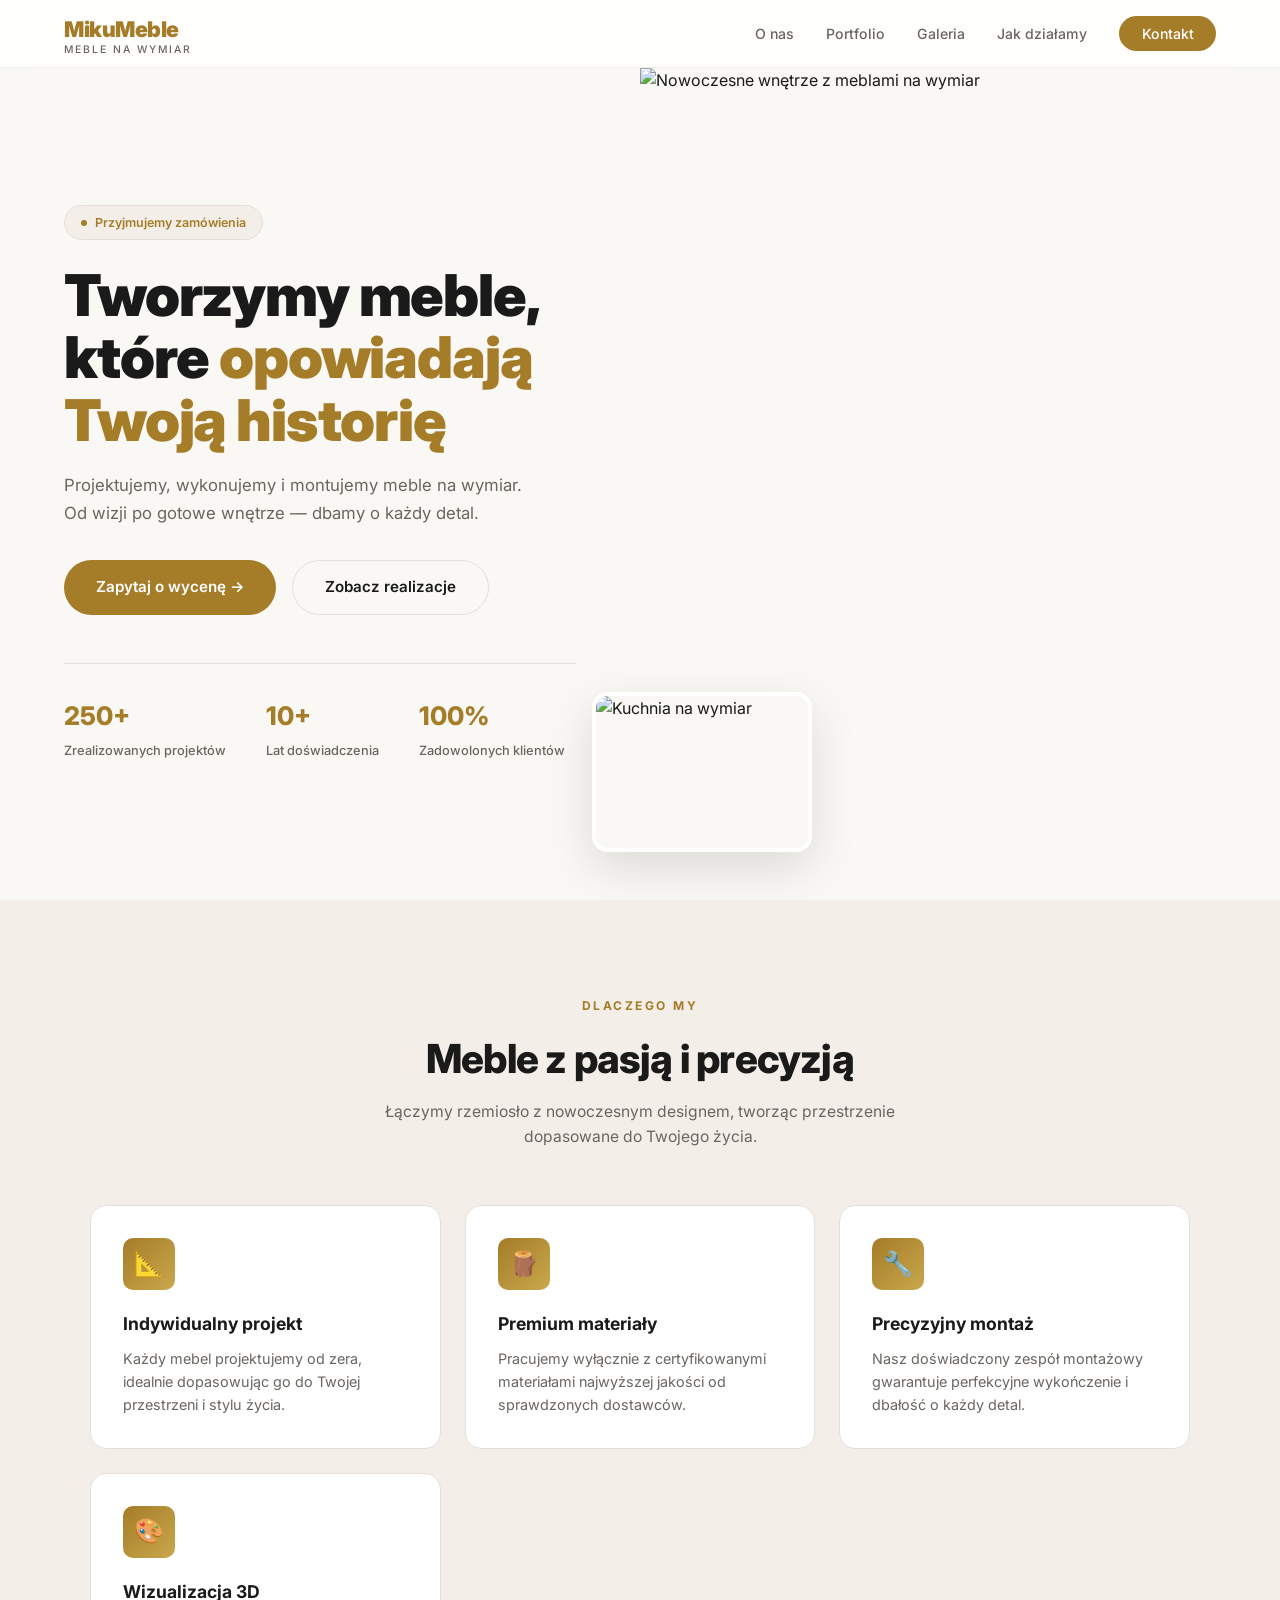
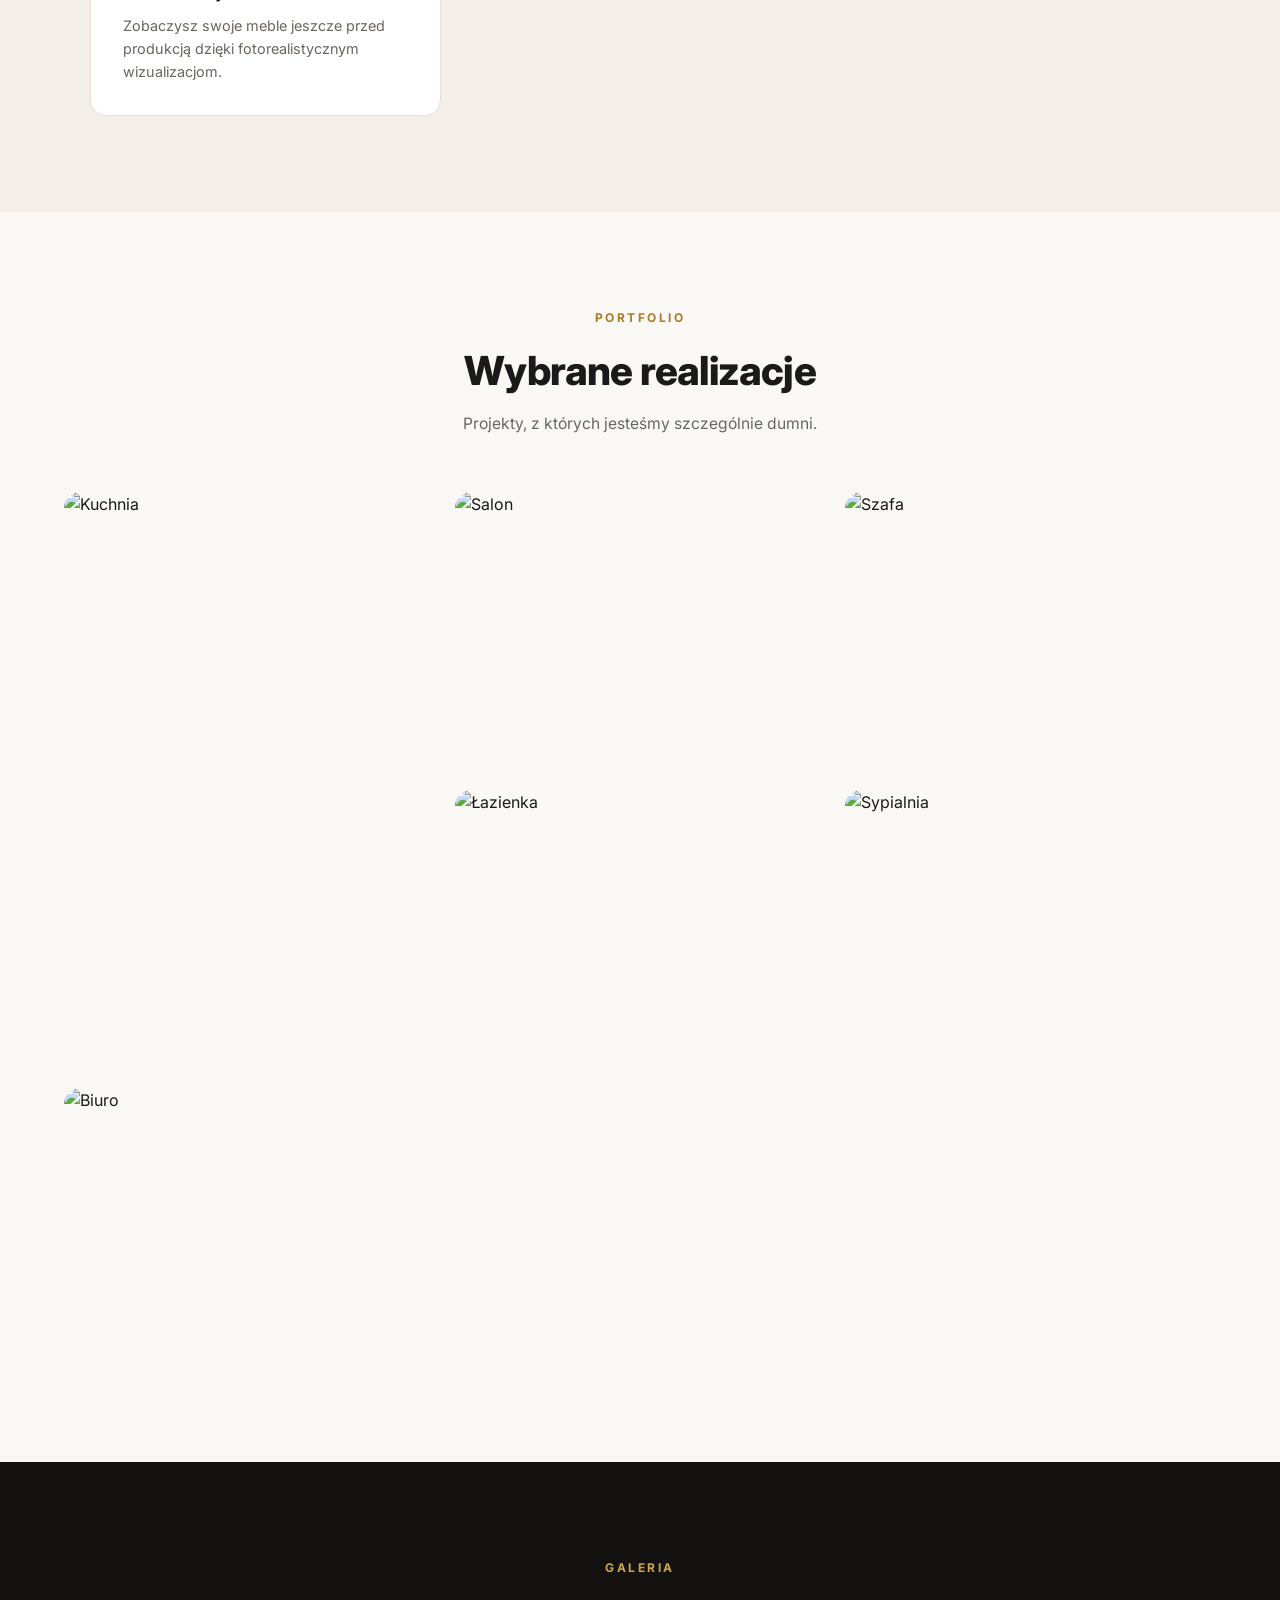
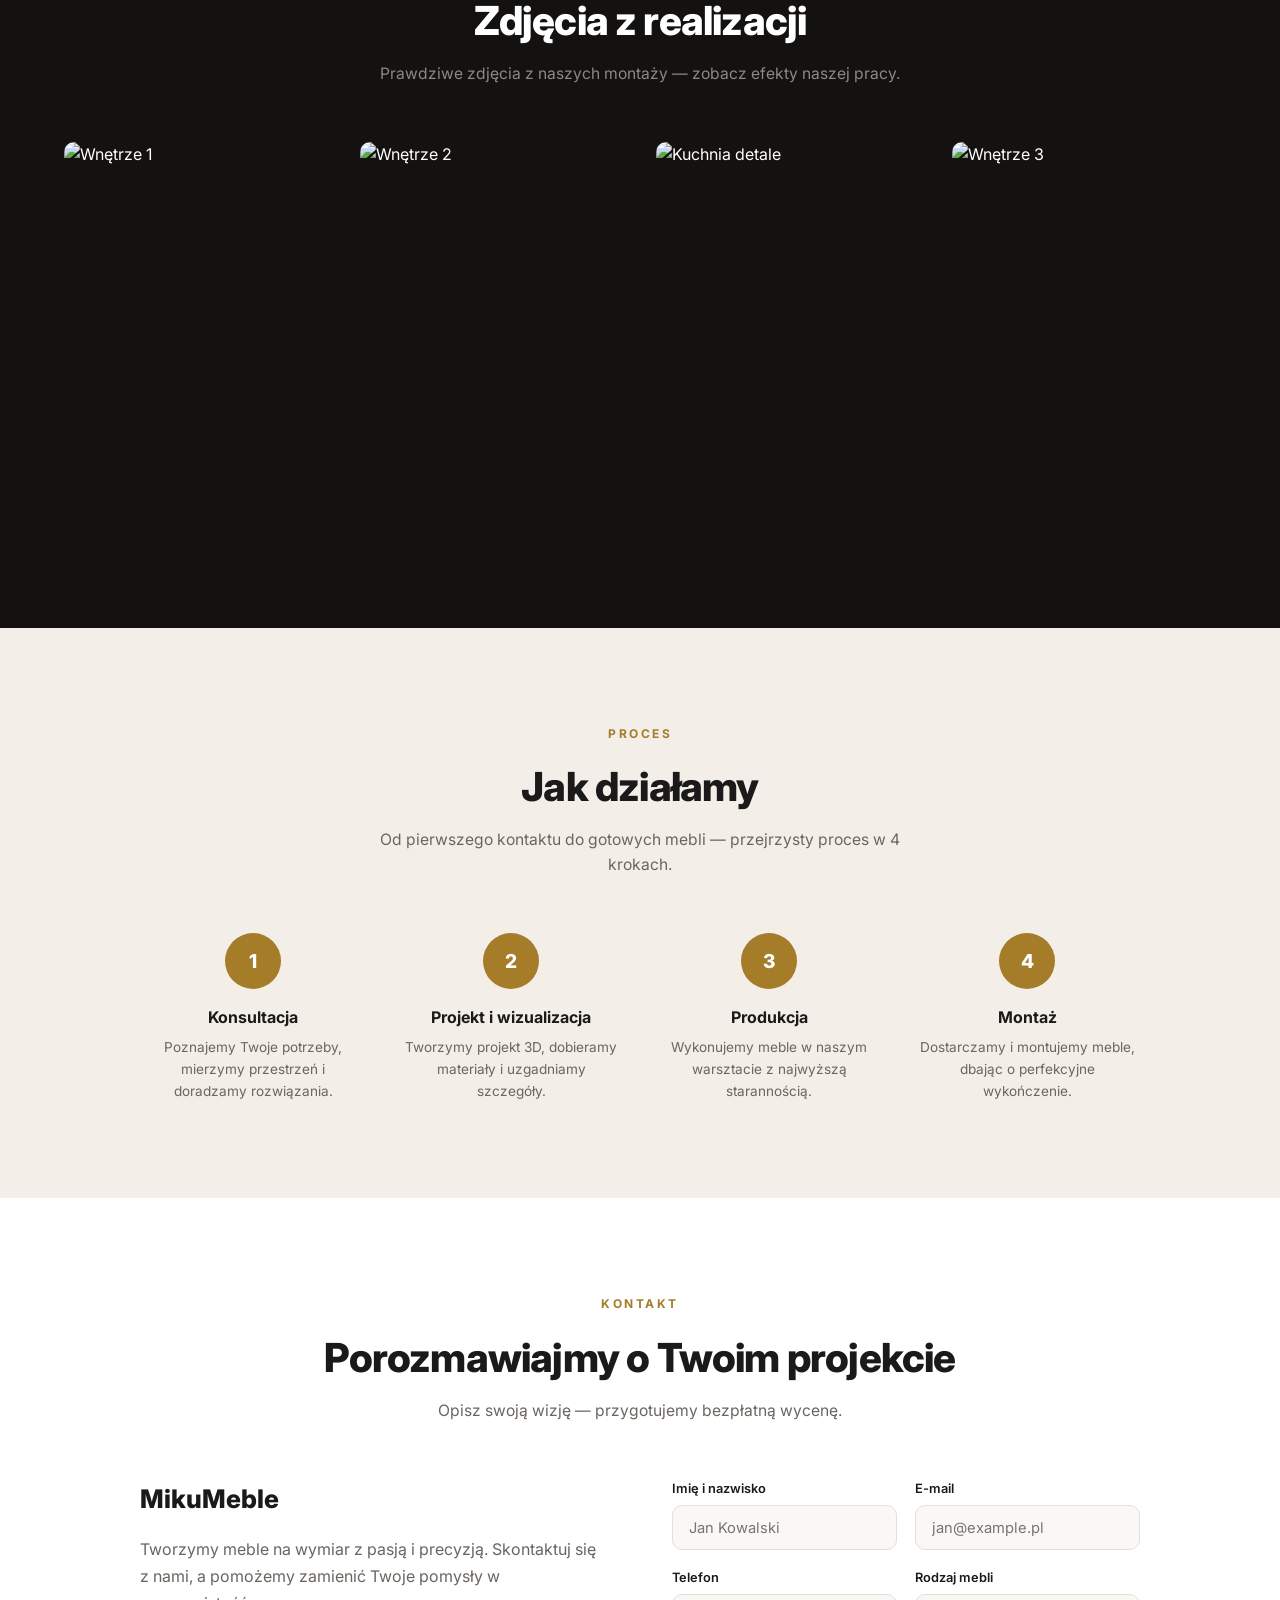
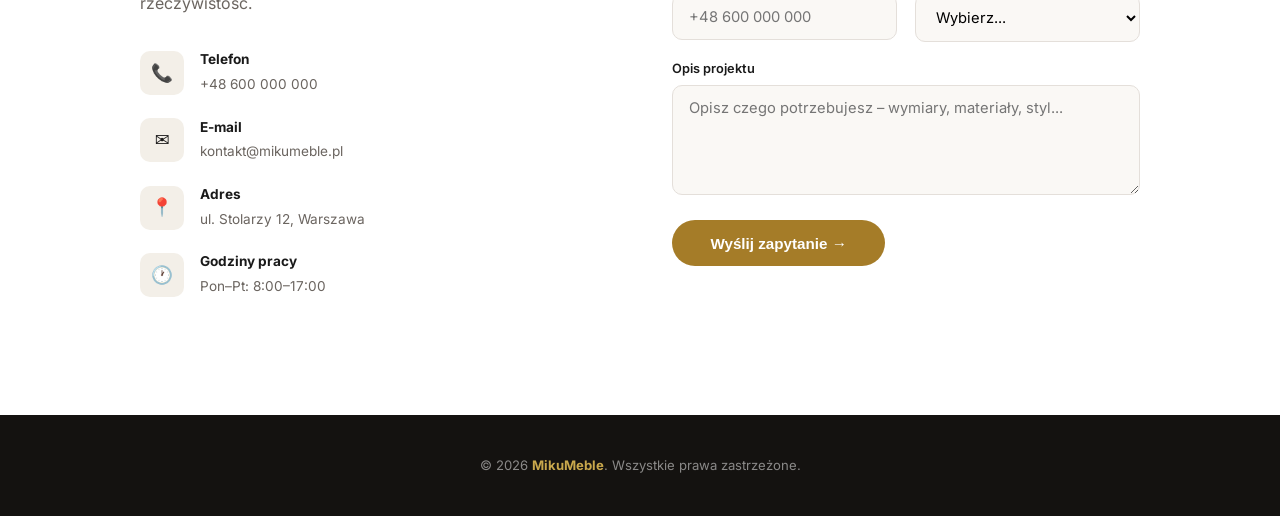
==== index.html @ 44ae6d9e "Redesign: modern hero with image, gallery with lightbox, scroll animations Co-authored-by: beng90 <b" ====
<!DOCTYPE html>
<html lang="pl">
<head>
  <meta charset="UTF-8">
  <meta name="viewport" content="width=device-width, initial-scale=1.0">
  <title>MikuMeble – Meble na wymiar | Produkcja i Montaż</title>
  <link rel="preconnect" href="https://fonts.googleapis.com">
  <link href="https://fonts.googleapis.com/css2?family=Inter:wght@400;500;600;700;800;900&display=swap" rel="stylesheet">
  <style>
    *, *::before, *::after { margin: 0; padding: 0; box-sizing: border-box; }

    :root {
      --primary: #a57c28;
      --primary-dark: #7d5d1e;
      --primary-light: #c9a84c;
      --dark: #141210;
      --text: #1a1a1a;
      --text-muted: #6b6560;
      --surface: #ffffff;
      --bg: #faf8f5;
      --bg-warm: #f3efe8;
      --border: #e4dfda;
      --radius: 16px;
      --radius-sm: 10px;
      --shadow-sm: 0 2px 8px rgba(0,0,0,.06);
      --shadow: 0 8px 32px rgba(0,0,0,.08);
      --shadow-lg: 0 16px 48px rgba(0,0,0,.12);
    }

    html { scroll-behavior: smooth; }
    body { font-family: 'Inter', system-ui, sans-serif; color: var(--text); background: var(--bg); line-height: 1.6; overflow-x: hidden; }

    /* ── NAV ── */
    nav {
      position: fixed; top: 0; left: 0; right: 0; z-index: 100;
      background: rgba(255,255,255,.8); backdrop-filter: blur(16px) saturate(1.8);
      border-bottom: 1px solid rgba(0,0,0,.06);
      display: flex; align-items: center; justify-content: space-between;
      padding: 0 clamp(1.25rem, 5vw, 4rem); height: 68px;
    }
    .logo { font-weight: 900; font-size: 1.35rem; color: var(--primary); letter-spacing: -.5px; }
    .logo small { font-weight: 500; font-size: .65rem; color: var(--text-muted); display: block; letter-spacing: 2px; text-transform: uppercase; line-height: 1; margin-top: -2px; }
    .nav-links { display: flex; gap: 2rem; list-style: none; align-items: center; }
    .nav-links a { text-decoration: none; color: var(--text-muted); font-size: .88rem; font-weight: 500; transition: color .2s; }
    .nav-links a:hover { color: var(--primary); }
    .nav-cta {
      background: var(--primary); color: #fff !important; padding: .55rem 1.4rem;
      border-radius: 50px; font-weight: 600; transition: background .2s, transform .2s;
    }
    .nav-cta:hover { background: var(--primary-dark) !important; transform: translateY(-1px); }

    .hamburger { display: none; background: none; border: none; cursor: pointer; flex-direction: column; gap: 5px; padding: 4px; }
    .hamburger span { display: block; width: 22px; height: 2px; background: var(--text); border-radius: 2px; transition: .3s; }

    /* ── HERO ── */
    .hero {
      min-height: 100vh; display: grid; grid-template-columns: 1fr 1fr; align-items: center;
      padding: 68px 0 0; overflow: hidden;
    }
    .hero-content {
      padding: clamp(2rem, 6vw, 6rem) clamp(1.5rem, 5vw, 5rem);
    }
    .hero-badge {
      display: inline-flex; align-items: center; gap: .5rem;
      background: var(--bg-warm); border: 1px solid var(--border);
      padding: .4rem 1rem; border-radius: 50px; font-size: .78rem; font-weight: 600;
      color: var(--primary); margin-bottom: 1.5rem;
    }
    .hero-badge::before { content: ''; width: 6px; height: 6px; background: var(--primary); border-radius: 50%; }
    .hero h1 { font-size: clamp(2.4rem, 4.5vw, 3.6rem); font-weight: 900; line-height: 1.08; letter-spacing: -.02em; }
    .hero h1 span { color: var(--primary); }
    .hero-desc { margin-top: 1.25rem; font-size: 1.05rem; color: var(--text-muted); max-width: 460px; line-height: 1.7; }
    .hero-actions { display: flex; gap: 1rem; margin-top: 2rem; flex-wrap: wrap; }
    .btn-primary {
      display: inline-flex; align-items: center; gap: .5rem;
      padding: .9rem 2rem; background: var(--primary); color: #fff; text-decoration: none;
      border-radius: 50px; font-weight: 600; font-size: .95rem; transition: all .25s; border: none; cursor: pointer;
    }
    .btn-primary:hover { background: var(--primary-dark); transform: translateY(-2px); box-shadow: 0 8px 24px rgba(165,124,40,.3); }
    .btn-secondary {
      display: inline-flex; align-items: center; gap: .5rem;
      padding: .9rem 2rem; background: transparent; color: var(--text); text-decoration: none;
      border-radius: 50px; font-weight: 600; font-size: .95rem; border: 1.5px solid var(--border); transition: all .25s;
    }
    .btn-secondary:hover { border-color: var(--primary); color: var(--primary); }

    .hero-stats { display: flex; gap: 2.5rem; margin-top: 3rem; padding-top: 2rem; border-top: 1px solid var(--border); }
    .hero-stat strong { display: block; font-size: 1.6rem; font-weight: 800; color: var(--primary); }
    .hero-stat span { font-size: .8rem; color: var(--text-muted); font-weight: 500; }

    .hero-visual {
      position: relative; height: 100%; min-height: 500px;
    }
    .hero-img-main {
      width: 100%; height: 100%; object-fit: cover;
    }
    .hero-img-float {
      position: absolute; bottom: 3rem; left: -3rem; width: 220px; height: 160px; object-fit: cover;
      border-radius: var(--radius); box-shadow: var(--shadow-lg); border: 4px solid #fff;
      animation: float 4s ease-in-out infinite;
    }
    @keyframes float { 0%,100% { transform: translateY(0); } 50% { transform: translateY(-12px); } }

    /* ── SECTIONS ── */
    section { padding: clamp(4rem, 8vw, 6rem) clamp(1.25rem, 5vw, 4rem); }
    .section-label { text-transform: uppercase; font-size: .75rem; font-weight: 700; letter-spacing: 2.5px; color: var(--primary); margin-bottom: .75rem; text-align: center; }
    .section-title { text-align: center; font-size: clamp(1.8rem, 3.5vw, 2.5rem); font-weight: 800; margin-bottom: .5rem; letter-spacing: -.02em; }
    .section-subtitle { text-align: center; color: var(--text-muted); margin-bottom: 3.5rem; max-width: 520px; margin-inline: auto; font-size: .98rem; }

    /* ── FEATURES ── */
    .features { background: var(--bg-warm); }
    .features-grid { display: grid; grid-template-columns: repeat(auto-fit, minmax(280px, 1fr)); gap: 1.5rem; max-width: 1100px; margin: 0 auto; }
    .feature-card {
      background: var(--surface); border: 1px solid var(--border);
      border-radius: var(--radius); padding: 2rem; transition: all .3s;
    }
    .feature-card:hover { box-shadow: var(--shadow); transform: translateY(-4px); }
    .feature-icon {
      width: 52px; height: 52px; border-radius: var(--radius-sm);
      background: linear-gradient(135deg, var(--primary), var(--primary-light));
      display: flex; align-items: center; justify-content: center;
      font-size: 1.5rem; margin-bottom: 1.25rem;
    }
    .feature-card h3 { font-size: 1.1rem; margin-bottom: .5rem; font-weight: 700; }
    .feature-card p { color: var(--text-muted); font-size: .9rem; line-height: 1.6; }

    /* ── PORTFOLIO ── */
    .portfolio-grid { display: grid; grid-template-columns: repeat(3, 1fr); gap: 1.25rem; max-width: 1200px; margin: 0 auto; }
    .portfolio-item {
      position: relative; border-radius: var(--radius); overflow: hidden;
      aspect-ratio: 4/3; cursor: pointer;
    }
    .portfolio-item.tall { grid-row: span 2; aspect-ratio: auto; }
    .portfolio-item img { width: 100%; height: 100%; object-fit: cover; transition: transform .5s cubic-bezier(.25,.46,.45,.94); }
    .portfolio-item:hover img { transform: scale(1.08); }
    .portfolio-overlay {
      position: absolute; inset: 0;
      background: linear-gradient(to top, rgba(20,18,16,.75) 0%, rgba(20,18,16,.1) 50%, transparent);
      display: flex; flex-direction: column; justify-content: flex-end; padding: 1.5rem;
      opacity: 0; transition: opacity .35s;
    }
    .portfolio-item:hover .portfolio-overlay { opacity: 1; }
    .portfolio-overlay .tag { display: inline-block; background: var(--primary); color: #fff; font-size: .7rem; font-weight: 600; padding: .25rem .7rem; border-radius: 50px; margin-bottom: .5rem; width: fit-content; }
    .portfolio-overlay h3 { color: #fff; font-size: 1.05rem; font-weight: 700; }
    .portfolio-overlay p { color: rgba(255,255,255,.75); font-size: .82rem; margin-top: .2rem; }

    /* ── GALLERY / LIGHTBOX ── */
    #galeria { background: var(--dark); color: #fff; }
    #galeria .section-label { color: var(--primary-light); }
    #galeria .section-title { color: #fff; }
    #galeria .section-subtitle { color: rgba(255,255,255,.5); }

    .gallery-track {
      display: flex; gap: 1rem; overflow-x: auto; scroll-snap-type: x mandatory;
      padding-bottom: 1rem; -webkit-overflow-scrolling: touch; scrollbar-width: none;
      max-width: 1300px; margin: 0 auto;
    }
    .gallery-track::-webkit-scrollbar { display: none; }
    .gallery-thumb {
      flex: 0 0 280px; aspect-ratio: 3/4; border-radius: var(--radius-sm); overflow: hidden;
      scroll-snap-align: start; cursor: pointer; position: relative;
    }
    .gallery-thumb img { width: 100%; height: 100%; object-fit: cover; transition: transform .4s; }
    .gallery-thumb:hover img { transform: scale(1.06); }
    .gallery-thumb::after {
      content: ''; position: absolute; inset: 0; border-radius: var(--radius-sm);
      border: 2px solid transparent; transition: border-color .3s;
    }
    .gallery-thumb:hover::after { border-color: var(--primary); }

    .lightbox {
      position: fixed; inset: 0; z-index: 200; background: rgba(0,0,0,.92);
      display: none; align-items: center; justify-content: center;
      backdrop-filter: blur(8px); cursor: zoom-out;
    }
    .lightbox.open { display: flex; }
    .lightbox img { max-width: 90vw; max-height: 85vh; object-fit: contain; border-radius: 8px; cursor: default; }
    .lightbox-close {
      position: absolute; top: 1.5rem; right: 1.5rem; background: rgba(255,255,255,.15);
      border: none; color: #fff; width: 44px; height: 44px; border-radius: 50%;
      font-size: 1.4rem; cursor: pointer; transition: background .2s;
    }
    .lightbox-close:hover { background: rgba(255,255,255,.3); }
    .lightbox-nav {
      position: absolute; top: 50%; transform: translateY(-50%);
      background: rgba(255,255,255,.15); border: none; color: #fff;
      width: 48px; height: 48px; border-radius: 50%; font-size: 1.3rem; cursor: pointer;
      transition: background .2s;
    }
    .lightbox-nav:hover { background: rgba(255,255,255,.3); }
    .lightbox-prev { left: 1.5rem; }
    .lightbox-next { right: 1.5rem; }

    /* ── PROCESS ── */
    .process { background: var(--bg-warm); }
    .process-steps { display: grid; grid-template-columns: repeat(auto-fit, minmax(220px, 1fr)); gap: 2rem; max-width: 1000px; margin: 0 auto; text-align: center; }
    .process-step { position: relative; }
    .step-num {
      width: 56px; height: 56px; border-radius: 50%; background: var(--primary);
      color: #fff; font-weight: 800; font-size: 1.2rem;
      display: inline-flex; align-items: center; justify-content: center; margin-bottom: 1rem;
    }
    .process-step h3 { font-size: 1rem; font-weight: 700; margin-bottom: .4rem; }
    .process-step p { font-size: .85rem; color: var(--text-muted); max-width: 220px; margin: 0 auto; }

    /* ── CONTACT ── */
    #kontakt { background: var(--surface); }
    .contact-grid { display: grid; grid-template-columns: 1fr 1fr; gap: 4rem; max-width: 1000px; margin: 0 auto; align-items: start; }
    .contact-info h3 { font-size: 1.6rem; font-weight: 800; margin-bottom: 1rem; }
    .contact-info p { color: var(--text-muted); margin-bottom: 2rem; line-height: 1.7; }
    .contact-detail { display: flex; align-items: center; gap: 1rem; margin-bottom: 1.25rem; }
    .contact-detail .icon {
      width: 44px; height: 44px; border-radius: var(--radius-sm); background: var(--bg-warm);
      display: flex; align-items: center; justify-content: center; font-size: 1.1rem; flex-shrink: 0;
    }
    .contact-detail strong { display: block; font-size: .85rem; }
    .contact-detail span { font-size: .85rem; color: var(--text-muted); }

    .contact-form { display: flex; flex-direction: column; gap: 1.1rem; }
    .form-row { display: grid; grid-template-columns: 1fr 1fr; gap: 1.1rem; }
    .field label { font-size: .8rem; font-weight: 600; margin-bottom: .35rem; display: block; color: var(--text); }
    .field input, .field textarea, .field select {
      width: 100%; padding: .8rem 1rem; border: 1.5px solid var(--border);
      border-radius: var(--radius-sm); font-family: inherit; font-size: .92rem;
      background: var(--bg); transition: border-color .2s, box-shadow .2s;
    }
    .field input:focus, .field textarea:focus, .field select:focus {
      outline: none; border-color: var(--primary); box-shadow: 0 0 0 3px rgba(165,124,40,.12);
    }
    .field textarea { resize: vertical; min-height: 110px; }
    .submit-btn {
      padding: .9rem 2.4rem; background: var(--primary); color: #fff; border: none;
      border-radius: 50px; font-weight: 700; font-size: .95rem; cursor: pointer;
      transition: all .25s; align-self: flex-start;
    }
    .submit-btn:hover { background: var(--primary-dark); transform: translateY(-2px); box-shadow: 0 8px 24px rgba(165,124,40,.25); }
    .form-success { display: none; text-align: center; padding: 3rem 1rem; }
    .form-success.show { display: block; }
    .form-success h3 { color: var(--primary); margin-bottom: .5rem; font-size: 1.3rem; }

    /* ── FOOTER ── */
    footer {
      background: var(--dark); color: rgba(255,255,255,.5); text-align: center;
      padding: 2.5rem 1rem; font-size: .82rem;
    }
    footer strong { color: var(--primary-light); }

    /* ── MOBILE ── */
    @media (max-width: 900px) {
      .hero { grid-template-columns: 1fr; }
      .hero-visual { min-height: 350px; order: -1; }
      .hero-img-float { display: none; }
      .hero-stats { gap: 1.5rem; }
      .portfolio-grid { grid-template-columns: 1fr 1fr; }
      .portfolio-item.tall { grid-row: auto; aspect-ratio: 4/3; }
      .contact-grid { grid-template-columns: 1fr; gap: 2.5rem; }
    }
    @media (max-width: 640px) {
      .nav-links {
        display: none; position: absolute; top: 68px; left: 0; right: 0;
        background: rgba(255,255,255,.97); backdrop-filter: blur(16px);
        flex-direction: column; padding: 1.5rem 2rem; gap: 1.25rem;
        border-bottom: 1px solid var(--border);
      }
      .nav-links.open { display: flex; }
      .hamburger { display: flex; }
      .portfolio-grid { grid-template-columns: 1fr; }
      .form-row { grid-template-columns: 1fr; }
      .gallery-thumb { flex: 0 0 220px; }
    }

    /* ── SCROLL ANIMATIONS ── */
    .reveal { opacity: 0; transform: translateY(30px); transition: opacity .7s, transform .7s cubic-bezier(.25,.46,.45,.94); }
    .reveal.visible { opacity: 1; transform: translateY(0); }
  </style>
</head>
<body>

<!-- NAV -->
<nav>
  <div class="logo">MikuMeble<small>meble na wymiar</small></div>
  <ul class="nav-links" id="navLinks">
    <li><a href="#o-nas">O nas</a></li>
    <li><a href="#portfolio">Portfolio</a></li>
    <li><a href="#galeria">Galeria</a></li>
    <li><a href="#proces">Jak działamy</a></li>
    <li><a href="#kontakt" class="nav-cta">Kontakt</a></li>
  </ul>
  <button class="hamburger" id="hamburger" aria-label="Menu">
    <span></span><span></span><span></span>
  </button>
</nav>

<!-- HERO -->
<section class="hero">
  <div class="hero-content">
    <div class="hero-badge">Przyjmujemy zamówienia</div>
    <h1>Tworzymy meble,<br>które <span>opowiadają<br>Twoją historię</span></h1>
    <p class="hero-desc">Projektujemy, wykonujemy i montujemy meble na wymiar. Od wizji po gotowe wnętrze — dbamy o każdy detal.</p>
    <div class="hero-actions">
      <a href="#kontakt" class="btn-primary">Zapytaj o wycenę &rarr;</a>
      <a href="#galeria" class="btn-secondary">Zobacz realizacje</a>
    </div>
    <div class="hero-stats">
      <div class="hero-stat"><strong>250+</strong><span>Zrealizowanych projektów</span></div>
      <div class="hero-stat"><strong>10+</strong><span>Lat doświadczenia</span></div>
      <div class="hero-stat"><strong>100%</strong><span>Zadowolonych klientów</span></div>
    </div>
  </div>
  <div class="hero-visual">
    <img class="hero-img-main" src="https://images.unsplash.com/photo-1600585154340-be6161a56a0c?w=900&h=1000&fit=crop" alt="Nowoczesne wnętrze z meblami na wymiar">
    <img class="hero-img-float" src="https://images.unsplash.com/photo-1556909114-f6e7ad7d3136?w=400&h=300&fit=crop" alt="Kuchnia na wymiar">
  </div>
</section>

<!-- O NAS -->
<section id="o-nas" class="features">
  <div class="section-label">Dlaczego my</div>
  <h2 class="section-title">Meble z pasją i precyzją</h2>
  <p class="section-subtitle">Łączymy rzemiosło z nowoczesnym designem, tworząc przestrzenie dopasowane do Twojego życia.</p>
  <div class="features-grid">
    <div class="feature-card reveal">
      <div class="feature-icon">📐</div>
      <h3>Indywidualny projekt</h3>
      <p>Każdy mebel projektujemy od zera, idealnie dopasowując go do Twojej przestrzeni i stylu życia.</p>
    </div>
    <div class="feature-card reveal">
      <div class="feature-icon">🪵</div>
      <h3>Premium materiały</h3>
      <p>Pracujemy wyłącznie z certyfikowanymi materiałami najwyższej jakości od sprawdzonych dostawców.</p>
    </div>
    <div class="feature-card reveal">
      <div class="feature-icon">🔧</div>
      <h3>Precyzyjny montaż</h3>
      <p>Nasz doświadczony zespół montażowy gwarantuje perfekcyjne wykończenie i dbałość o każdy detal.</p>
    </div>
    <div class="feature-card reveal">
      <div class="feature-icon">🎨</div>
      <h3>Wizualizacja 3D</h3>
      <p>Zobaczysz swoje meble jeszcze przed produkcją dzięki fotorealistycznym wizualizacjom.</p>
    </div>
  </div>
</section>

<!-- PORTFOLIO -->
<section id="portfolio">
  <div class="section-label">Portfolio</div>
  <h2 class="section-title">Wybrane realizacje</h2>
  <p class="section-subtitle">Projekty, z których jesteśmy szczególnie dumni.</p>
  <div class="portfolio-grid">
    <div class="portfolio-item tall reveal">
      <img src="https://images.unsplash.com/photo-1556909114-f6e7ad7d3136?w=600&h=900&fit=crop" alt="Kuchnia">
      <div class="portfolio-overlay">
        <span class="tag">Kuchnia</span>
        <h3>Nowoczesna kuchnia z wyspą</h3>
        <p>Biały lakier, blat dębowy, oświetlenie LED</p>
      </div>
    </div>
    <div class="portfolio-item reveal">
      <img src="https://images.unsplash.com/photo-1555041469-a586c61ea9bc?w=600&h=450&fit=crop" alt="Salon">
      <div class="portfolio-overlay">
        <span class="tag">Salon</span>
        <h3>Meble wypoczynkowe</h3>
        <p>Styl skandynawski, naturalne drewno</p>
      </div>
    </div>
    <div class="portfolio-item reveal">
      <img src="https://images.unsplash.com/photo-1595428774223-ef52624120d2?w=600&h=450&fit=crop" alt="Szafa">
      <div class="portfolio-overlay">
        <span class="tag">Garderoba</span>
        <h3>Szafa wnękowa</h3>
        <p>Drzwi przesuwne, oświetlenie wewnętrzne</p>
      </div>
    </div>
    <div class="portfolio-item reveal">
      <img src="https://images.unsplash.com/photo-1618220179428-22790b461013?w=600&h=450&fit=crop" alt="Łazienka">
      <div class="portfolio-overlay">
        <span class="tag">Łazienka</span>
        <h3>Zabudowa łazienkowa</h3>
        <p>Blat z kamienia, wodoodporne wykończenie</p>
      </div>
    </div>
    <div class="portfolio-item tall reveal">
      <img src="https://images.unsplash.com/photo-1631679706909-1844bbd07221?w=600&h=900&fit=crop" alt="Sypialnia">
      <div class="portfolio-overlay">
        <span class="tag">Sypialnia</span>
        <h3>Sypialnia marzeń</h3>
        <p>Łóżko tapicerowane, szafki nocne, komoda</p>
      </div>
    </div>
    <div class="portfolio-item reveal">
      <img src="https://images.unsplash.com/photo-1532372576444-dda954194ad0?w=600&h=450&fit=crop" alt="Biuro">
      <div class="portfolio-overlay">
        <span class="tag">Biuro</span>
        <h3>Biuro domowe</h3>
        <p>Biurko narożne z regałami</p>
      </div>
    </div>
  </div>
</section>

<!-- GALERIA -->
<section id="galeria">
  <div class="section-label">Galeria</div>
  <h2 class="section-title">Zdjęcia z realizacji</h2>
  <p class="section-subtitle">Prawdziwe zdjęcia z naszych montaży — zobacz efekty naszej pracy.</p>
  <div class="gallery-track" id="galleryTrack">
    <div class="gallery-thumb" data-idx="0">
      <img src="https://images.unsplash.com/photo-1600585154340-be6161a56a0c?w=500&h=670&fit=crop" alt="Wnętrze 1">
    </div>
    <div class="gallery-thumb" data-idx="1">
      <img src="https://images.unsplash.com/photo-1600210492486-724fe5c67fb0?w=500&h=670&fit=crop" alt="Wnętrze 2">
    </div>
    <div class="gallery-thumb" data-idx="2">
      <img src="https://images.unsplash.com/photo-1556909114-f6e7ad7d3136?w=500&h=670&fit=crop" alt="Kuchnia detale">
    </div>
    <div class="gallery-thumb" data-idx="3">
      <img src="https://images.unsplash.com/photo-1616486338812-3dadae4b4ace?w=500&h=670&fit=crop" alt="Wnętrze 3">
    </div>
    <div class="gallery-thumb" data-idx="4">
      <img src="https://images.unsplash.com/photo-1618220179428-22790b461013?w=500&h=670&fit=crop" alt="Łazienka detale">
    </div>
    <div class="gallery-thumb" data-idx="5">
      <img src="https://images.unsplash.com/photo-1595428774223-ef52624120d2?w=500&h=670&fit=crop" alt="Garderoba detale">
    </div>
    <div class="gallery-thumb" data-idx="6">
      <img src="https://images.unsplash.com/photo-1631679706909-1844bbd07221?w=500&h=670&fit=crop" alt="Sypialnia detale">
    </div>
    <div class="gallery-thumb" data-idx="7">
      <img src="https://images.unsplash.com/photo-1555041469-a586c61ea9bc?w=500&h=670&fit=crop" alt="Salon detale">
    </div>
    <div class="gallery-thumb" data-idx="8">
      <img src="https://images.unsplash.com/photo-1600585154526-990dced4db0d?w=500&h=670&fit=crop" alt="Wnętrze 4">
    </div>
    <div class="gallery-thumb" data-idx="9">
      <img src="https://images.unsplash.com/photo-1532372576444-dda954194ad0?w=500&h=670&fit=crop" alt="Biuro detale">
    </div>
  </div>
</section>

<!-- LIGHTBOX -->
<div class="lightbox" id="lightbox">
  <button class="lightbox-close" id="lightboxClose">&times;</button>
  <button class="lightbox-nav lightbox-prev" id="lightboxPrev">&#8249;</button>
  <button class="lightbox-nav lightbox-next" id="lightboxNext">&#8250;</button>
  <img src="" alt="Powiększone zdjęcie" id="lightboxImg">
</div>

<!-- PROCES -->
<section id="proces" class="process">
  <div class="section-label">Proces</div>
  <h2 class="section-title">Jak działamy</h2>
  <p class="section-subtitle">Od pierwszego kontaktu do gotowych mebli — przejrzysty proces w 4 krokach.</p>
  <div class="process-steps">
    <div class="process-step reveal">
      <div class="step-num">1</div>
      <h3>Konsultacja</h3>
      <p>Poznajemy Twoje potrzeby, mierzymy przestrzeń i doradzamy rozwiązania.</p>
    </div>
    <div class="process-step reveal">
      <div class="step-num">2</div>
      <h3>Projekt i wizualizacja</h3>
      <p>Tworzymy projekt 3D, dobieramy materiały i uzgadniamy szczegóły.</p>
    </div>
    <div class="process-step reveal">
      <div class="step-num">3</div>
      <h3>Produkcja</h3>
      <p>Wykonujemy meble w naszym warsztacie z najwyższą starannością.</p>
    </div>
    <div class="process-step reveal">
      <div class="step-num">4</div>
      <h3>Montaż</h3>
      <p>Dostarczamy i montujemy meble, dbając o perfekcyjne wykończenie.</p>
    </div>
  </div>
</section>

<!-- KONTAKT -->
<section id="kontakt">
  <div class="section-label">Kontakt</div>
  <h2 class="section-title">Porozmawiajmy o Twoim projekcie</h2>
  <p class="section-subtitle">Opisz swoją wizję — przygotujemy bezpłatną wycenę.</p>
  <div class="contact-grid">
    <div class="contact-info reveal">
      <h3>MikuMeble</h3>
      <p>Tworzymy meble na wymiar z pasją i precyzją. Skontaktuj się z nami, a pomożemy zamienić Twoje pomysły w rzeczywistość.</p>
      <div class="contact-detail">
        <div class="icon">📞</div>
        <div><strong>Telefon</strong><span>+48 600 000 000</span></div>
      </div>
      <div class="contact-detail">
        <div class="icon">✉️</div>
        <div><strong>E-mail</strong><span>kontakt@mikumeble.pl</span></div>
      </div>
      <div class="contact-detail">
        <div class="icon">📍</div>
        <div><strong>Adres</strong><span>ul. Stolarzy 12, Warszawa</span></div>
      </div>
      <div class="contact-detail">
        <div class="icon">🕐</div>
        <div><strong>Godziny pracy</strong><span>Pon–Pt: 8:00–17:00</span></div>
      </div>
    </div>
    <div class="reveal">
      <form class="contact-form" id="contactForm">
        <div class="form-row">
          <div class="field">
            <label for="name">Imię i nazwisko</label>
            <input type="text" id="name" name="name" required placeholder="Jan Kowalski">
          </div>
          <div class="field">
            <label for="email">E-mail</label>
            <input type="email" id="email" name="email" required placeholder="jan@example.pl">
          </div>
        </div>
        <div class="form-row">
          <div class="field">
            <label for="phone">Telefon</label>
            <input type="tel" id="phone" name="phone" placeholder="+48 600 000 000">
          </div>
          <div class="field">
            <label for="service">Rodzaj mebli</label>
            <select id="service" name="service">
              <option value="">Wybierz...</option>
              <option>Kuchnia</option>
              <option>Szafa / garderoba</option>
              <option>Łazienka</option>
              <option>Salon</option>
              <option>Sypialnia</option>
              <option>Biuro</option>
              <option>Inne</option>
            </select>
          </div>
        </div>
        <div class="field">
          <label for="message">Opis projektu</label>
          <textarea id="message" name="message" required placeholder="Opisz czego potrzebujesz – wymiary, materiały, styl..."></textarea>
        </div>
        <button type="submit" class="submit-btn">Wyślij zapytanie &rarr;</button>
      </form>
      <div class="form-success" id="formSuccess">
        <h3>Dziękujemy!</h3>
        <p>Twoje zapytanie zostało wysłane. Odezwiemy się w ciągu 24 godzin.</p>
      </div>
    </div>
  </div>
</section>

<footer>
  &copy; 2026 <strong>MikuMeble</strong>. Wszystkie prawa zastrzeżone.
</footer>

<script>
  // Mobile menu
  document.getElementById('hamburger').addEventListener('click', () => {
    document.getElementById('navLinks').classList.toggle('open');
  });
  document.querySelectorAll('.nav-links a').forEach(a => {
    a.addEventListener('click', () => document.getElementById('navLinks').classList.remove('open'));
  });

  // Contact form
  document.getElementById('contactForm').addEventListener('submit', e => {
    e.preventDefault();
    document.getElementById('contactForm').style.display = 'none';
    document.getElementById('formSuccess').classList.add('show');
  });

  // Scroll reveal
  const reveals = document.querySelectorAll('.reveal');
  const observer = new IntersectionObserver((entries) => {
    entries.forEach(e => { if (e.isIntersecting) { e.target.classList.add('visible'); observer.unobserve(e.target); } });
  }, { threshold: 0.15 });
  reveals.forEach(el => observer.observe(el));

  // Gallery lightbox
  const thumbs = document.querySelectorAll('.gallery-thumb');
  const lightbox = document.getElementById('lightbox');
  const lightboxImg = document.getElementById('lightboxImg');
  let currentIdx = 0;

  const galleryImages = Array.from(thumbs).map(t => t.querySelector('img').src.replace(/w=\d+&h=\d+/, 'w=1200&h=1600'));

  thumbs.forEach(t => {
    t.addEventListener('click', () => {
      currentIdx = parseInt(t.dataset.idx);
      lightboxImg.src = galleryImages[currentIdx];
      lightbox.classList.add('open');
      document.body.style.overflow = 'hidden';
    });
  });

  function closeLightbox() {
    lightbox.classList.remove('open');
    document.body.style.overflow = '';
  }

  document.getElementById('lightboxClose').addEventListener('click', closeLightbox);
  lightbox.addEventListener('click', e => { if (e.target === lightbox) closeLightbox(); });

  document.getElementById('lightboxPrev').addEventListener('click', e => {
    e.stopPropagation();
    currentIdx = (currentIdx - 1 + galleryImages.length) % galleryImages.length;
    lightboxImg.src = galleryImages[currentIdx];
  });
  document.getElementById('lightboxNext').addEventListener('click', e => {
    e.stopPropagation();
    currentIdx = (currentIdx + 1) % galleryImages.length;
    lightboxImg.src = galleryImages[currentIdx];
  });

  document.addEventListener('keydown', e => {
    if (!lightbox.classList.contains('open')) return;
    if (e.key === 'Escape') closeLightbox();
    if (e.key === 'ArrowLeft') document.getElementById('lightboxPrev').click();
    if (e.key === 'ArrowRight') document.getElementById('lightboxNext').click();
  });
</script>

</body>
</html>
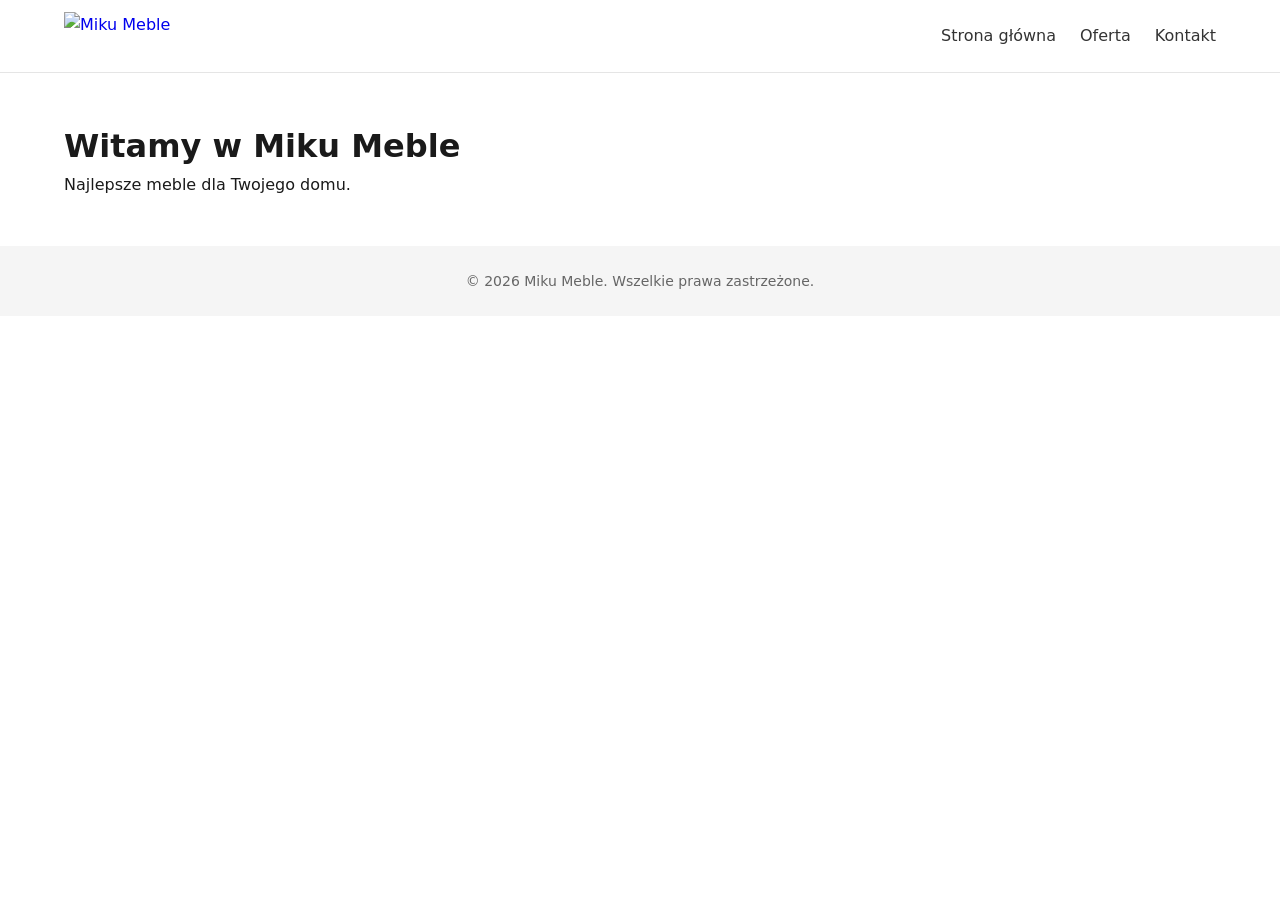
==== commit a36ab0c0: "Add clickable logo linking to homepage - Create index.html with header containing logo wrapped in <a" ====
--- a/index.html
+++ b/index.html
@@ -3,619 +3,30 @@
 <head>
   <meta charset="UTF-8">
   <meta name="viewport" content="width=device-width, initial-scale=1.0">
-  <title>MikuMeble – Meble na wymiar | Produkcja i Montaż</title>
-  <link rel="preconnect" href="https://fonts.googleapis.com">
-  <link href="https://fonts.googleapis.com/css2?family=Inter:wght@400;500;600;700;800;900&display=swap" rel="stylesheet">
-  <style>
-    *, *::before, *::after { margin: 0; padding: 0; box-sizing: border-box; }
-
-    :root {
-      --primary: #a57c28;
-      --primary-dark: #7d5d1e;
-      --primary-light: #c9a84c;
-      --dark: #141210;
-      --text: #1a1a1a;
-      --text-muted: #6b6560;
-      --surface: #ffffff;
-      --bg: #faf8f5;
-      --bg-warm: #f3efe8;
-      --border: #e4dfda;
-      --radius: 16px;
-      --radius-sm: 10px;
-      --shadow-sm: 0 2px 8px rgba(0,0,0,.06);
-      --shadow: 0 8px 32px rgba(0,0,0,.08);
-      --shadow-lg: 0 16px 48px rgba(0,0,0,.12);
-    }
-
-    html { scroll-behavior: smooth; }
-    body { font-family: 'Inter', system-ui, sans-serif; color: var(--text); background: var(--bg); line-height: 1.6; overflow-x: hidden; }
-
-    /* ── NAV ── */
-    nav {
-      position: fixed; top: 0; left: 0; right: 0; z-index: 100;
-      background: rgba(255,255,255,.8); backdrop-filter: blur(16px) saturate(1.8);
-      border-bottom: 1px solid rgba(0,0,0,.06);
-      display: flex; align-items: center; justify-content: space-between;
-      padding: 0 clamp(1.25rem, 5vw, 4rem); height: 68px;
-    }
-    .logo { font-weight: 900; font-size: 1.35rem; color: var(--primary); letter-spacing: -.5px; }
-    .logo small { font-weight: 500; font-size: .65rem; color: var(--text-muted); display: block; letter-spacing: 2px; text-transform: uppercase; line-height: 1; margin-top: -2px; }
-    .nav-links { display: flex; gap: 2rem; list-style: none; align-items: center; }
-    .nav-links a { text-decoration: none; color: var(--text-muted); font-size: .88rem; font-weight: 500; transition: color .2s; }
-    .nav-links a:hover { color: var(--primary); }
-    .nav-cta {
-      background: var(--primary); color: #fff !important; padding: .55rem 1.4rem;
-      border-radius: 50px; font-weight: 600; transition: background .2s, transform .2s;
-    }
-    .nav-cta:hover { background: var(--primary-dark) !important; transform: translateY(-1px); }
-
-    .hamburger { display: none; background: none; border: none; cursor: pointer; flex-direction: column; gap: 5px; padding: 4px; }
-    .hamburger span { display: block; width: 22px; height: 2px; background: var(--text); border-radius: 2px; transition: .3s; }
-
-    /* ── HERO ── */
-    .hero {
-      min-height: 100vh; display: grid; grid-template-columns: 1fr 1fr; align-items: center;
-      padding: 68px 0 0; overflow: hidden;
-    }
-    .hero-content {
-      padding: clamp(2rem, 6vw, 6rem) clamp(1.5rem, 5vw, 5rem);
-    }
-    .hero-badge {
-      display: inline-flex; align-items: center; gap: .5rem;
-      background: var(--bg-warm); border: 1px solid var(--border);
-      padding: .4rem 1rem; border-radius: 50px; font-size: .78rem; font-weight: 600;
-      color: var(--primary); margin-bottom: 1.5rem;
-    }
-    .hero-badge::before { content: ''; width: 6px; height: 6px; background: var(--primary); border-radius: 50%; }
-    .hero h1 { font-size: clamp(2.4rem, 4.5vw, 3.6rem); font-weight: 900; line-height: 1.08; letter-spacing: -.02em; }
-    .hero h1 span { color: var(--primary); }
-    .hero-desc { margin-top: 1.25rem; font-size: 1.05rem; color: var(--text-muted); max-width: 460px; line-height: 1.7; }
-    .hero-actions { display: flex; gap: 1rem; margin-top: 2rem; flex-wrap: wrap; }
-    .btn-primary {
-      display: inline-flex; align-items: center; gap: .5rem;
-      padding: .9rem 2rem; background: var(--primary); color: #fff; text-decoration: none;
-      border-radius: 50px; font-weight: 600; font-size: .95rem; transition: all .25s; border: none; cursor: pointer;
-    }
-    .btn-primary:hover { background: var(--primary-dark); transform: translateY(-2px); box-shadow: 0 8px 24px rgba(165,124,40,.3); }
-    .btn-secondary {
-      display: inline-flex; align-items: center; gap: .5rem;
-      padding: .9rem 2rem; background: transparent; color: var(--text); text-decoration: none;
-      border-radius: 50px; font-weight: 600; font-size: .95rem; border: 1.5px solid var(--border); transition: all .25s;
-    }
-    .btn-secondary:hover { border-color: var(--primary); color: var(--primary); }
-
-    .hero-stats { display: flex; gap: 2.5rem; margin-top: 3rem; padding-top: 2rem; border-top: 1px solid var(--border); }
-    .hero-stat strong { display: block; font-size: 1.6rem; font-weight: 800; color: var(--primary); }
-    .hero-stat span { font-size: .8rem; color: var(--text-muted); font-weight: 500; }
-
-    .hero-visual {
-      position: relative; height: 100%; min-height: 500px;
-    }
-    .hero-img-main {
-      width: 100%; height: 100%; object-fit: cover;
-    }
-    .hero-img-float {
-      position: absolute; bottom: 3rem; left: -3rem; width: 220px; height: 160px; object-fit: cover;
-      border-radius: var(--radius); box-shadow: var(--shadow-lg); border: 4px solid #fff;
-      animation: float 4s ease-in-out infinite;
-    }
-    @keyframes float { 0%,100% { transform: translateY(0); } 50% { transform: translateY(-12px); } }
-
-    /* ── SECTIONS ── */
-    section { padding: clamp(4rem, 8vw, 6rem) clamp(1.25rem, 5vw, 4rem); }
-    .section-label { text-transform: uppercase; font-size: .75rem; font-weight: 700; letter-spacing: 2.5px; color: var(--primary); margin-bottom: .75rem; text-align: center; }
-    .section-title { text-align: center; font-size: clamp(1.8rem, 3.5vw, 2.5rem); font-weight: 800; margin-bottom: .5rem; letter-spacing: -.02em; }
-    .section-subtitle { text-align: center; color: var(--text-muted); margin-bottom: 3.5rem; max-width: 520px; margin-inline: auto; font-size: .98rem; }
-
-    /* ── FEATURES ── */
-    .features { background: var(--bg-warm); }
-    .features-grid { display: grid; grid-template-columns: repeat(auto-fit, minmax(280px, 1fr)); gap: 1.5rem; max-width: 1100px; margin: 0 auto; }
-    .feature-card {
-      background: var(--surface); border: 1px solid var(--border);
-      border-radius: var(--radius); padding: 2rem; transition: all .3s;
-    }
-    .feature-card:hover { box-shadow: var(--shadow); transform: translateY(-4px); }
-    .feature-icon {
-      width: 52px; height: 52px; border-radius: var(--radius-sm);
-      background: linear-gradient(135deg, var(--primary), var(--primary-light));
-      display: flex; align-items: center; justify-content: center;
-      font-size: 1.5rem; margin-bottom: 1.25rem;
-    }
-    .feature-card h3 { font-size: 1.1rem; margin-bottom: .5rem; font-weight: 700; }
-    .feature-card p { color: var(--text-muted); font-size: .9rem; line-height: 1.6; }
-
-    /* ── PORTFOLIO ── */
-    .portfolio-grid { display: grid; grid-template-columns: repeat(3, 1fr); gap: 1.25rem; max-width: 1200px; margin: 0 auto; }
-    .portfolio-item {
-      position: relative; border-radius: var(--radius); overflow: hidden;
-      aspect-ratio: 4/3; cursor: pointer;
-    }
-    .portfolio-item.tall { grid-row: span 2; aspect-ratio: auto; }
-    .portfolio-item img { width: 100%; height: 100%; object-fit: cover; transition: transform .5s cubic-bezier(.25,.46,.45,.94); }
-    .portfolio-item:hover img { transform: scale(1.08); }
-    .portfolio-overlay {
-      position: absolute; inset: 0;
-      background: linear-gradient(to top, rgba(20,18,16,.75) 0%, rgba(20,18,16,.1) 50%, transparent);
-      display: flex; flex-direction: column; justify-content: flex-end; padding: 1.5rem;
-      opacity: 0; transition: opacity .35s;
-    }
-    .portfolio-item:hover .portfolio-overlay { opacity: 1; }
-    .portfolio-overlay .tag { display: inline-block; background: var(--primary); color: #fff; font-size: .7rem; font-weight: 600; padding: .25rem .7rem; border-radius: 50px; margin-bottom: .5rem; width: fit-content; }
-    .portfolio-overlay h3 { color: #fff; font-size: 1.05rem; font-weight: 700; }
-    .portfolio-overlay p { color: rgba(255,255,255,.75); font-size: .82rem; margin-top: .2rem; }
-
-    /* ── GALLERY / LIGHTBOX ── */
-    #galeria { background: var(--dark); color: #fff; }
-    #galeria .section-label { color: var(--primary-light); }
-    #galeria .section-title { color: #fff; }
-    #galeria .section-subtitle { color: rgba(255,255,255,.5); }
-
-    .gallery-track {
-      display: flex; gap: 1rem; overflow-x: auto; scroll-snap-type: x mandatory;
-      padding-bottom: 1rem; -webkit-overflow-scrolling: touch; scrollbar-width: none;
-      max-width: 1300px; margin: 0 auto;
-    }
-    .gallery-track::-webkit-scrollbar { display: none; }
-    .gallery-thumb {
-      flex: 0 0 280px; aspect-ratio: 3/4; border-radius: var(--radius-sm); overflow: hidden;
-      scroll-snap-align: start; cursor: pointer; position: relative;
-    }
-    .gallery-thumb img { width: 100%; height: 100%; object-fit: cover; transition: transform .4s; }
-    .gallery-thumb:hover img { transform: scale(1.06); }
-    .gallery-thumb::after {
-      content: ''; position: absolute; inset: 0; border-radius: var(--radius-sm);
-      border: 2px solid transparent; transition: border-color .3s;
-    }
-    .gallery-thumb:hover::after { border-color: var(--primary); }
-
-    .lightbox {
-      position: fixed; inset: 0; z-index: 200; background: rgba(0,0,0,.92);
-      display: none; align-items: center; justify-content: center;
-      backdrop-filter: blur(8px); cursor: zoom-out;
-    }
-    .lightbox.open { display: flex; }
-    .lightbox img { max-width: 90vw; max-height: 85vh; object-fit: contain; border-radius: 8px; cursor: default; }
-    .lightbox-close {
-      position: absolute; top: 1.5rem; right: 1.5rem; background: rgba(255,255,255,.15);
-      border: none; color: #fff; width: 44px; height: 44px; border-radius: 50%;
-      font-size: 1.4rem; cursor: pointer; transition: background .2s;
-    }
-    .lightbox-close:hover { background: rgba(255,255,255,.3); }
-    .lightbox-nav {
-      position: absolute; top: 50%; transform: translateY(-50%);
-      background: rgba(255,255,255,.15); border: none; color: #fff;
-      width: 48px; height: 48px; border-radius: 50%; font-size: 1.3rem; cursor: pointer;
-      transition: background .2s;
-    }
-    .lightbox-nav:hover { background: rgba(255,255,255,.3); }
-    .lightbox-prev { left: 1.5rem; }
-    .lightbox-next { right: 1.5rem; }
-
-    /* ── PROCESS ── */
-    .process { background: var(--bg-warm); }
-    .process-steps { display: grid; grid-template-columns: repeat(auto-fit, minmax(220px, 1fr)); gap: 2rem; max-width: 1000px; margin: 0 auto; text-align: center; }
-    .process-step { position: relative; }
-    .step-num {
-      width: 56px; height: 56px; border-radius: 50%; background: var(--primary);
-      color: #fff; font-weight: 800; font-size: 1.2rem;
-      display: inline-flex; align-items: center; justify-content: center; margin-bottom: 1rem;
-    }
-    .process-step h3 { font-size: 1rem; font-weight: 700; margin-bottom: .4rem; }
-    .process-step p { font-size: .85rem; color: var(--text-muted); max-width: 220px; margin: 0 auto; }
-
-    /* ── CONTACT ── */
-    #kontakt { background: var(--surface); }
-    .contact-grid { display: grid; grid-template-columns: 1fr 1fr; gap: 4rem; max-width: 1000px; margin: 0 auto; align-items: start; }
-    .contact-info h3 { font-size: 1.6rem; font-weight: 800; margin-bottom: 1rem; }
-    .contact-info p { color: var(--text-muted); margin-bottom: 2rem; line-height: 1.7; }
-    .contact-detail { display: flex; align-items: center; gap: 1rem; margin-bottom: 1.25rem; }
-    .contact-detail .icon {
-      width: 44px; height: 44px; border-radius: var(--radius-sm); background: var(--bg-warm);
-      display: flex; align-items: center; justify-content: center; font-size: 1.1rem; flex-shrink: 0;
-    }
-    .contact-detail strong { display: block; font-size: .85rem; }
-    .contact-detail span { font-size: .85rem; color: var(--text-muted); }
-
-    .contact-form { display: flex; flex-direction: column; gap: 1.1rem; }
-    .form-row { display: grid; grid-template-columns: 1fr 1fr; gap: 1.1rem; }
-    .field label { font-size: .8rem; font-weight: 600; margin-bottom: .35rem; display: block; color: var(--text); }
-    .field input, .field textarea, .field select {
-      width: 100%; padding: .8rem 1rem; border: 1.5px solid var(--border);
-      border-radius: var(--radius-sm); font-family: inherit; font-size: .92rem;
-      background: var(--bg); transition: border-color .2s, box-shadow .2s;
-    }
-    .field input:focus, .field textarea:focus, .field select:focus {
-      outline: none; border-color: var(--primary); box-shadow: 0 0 0 3px rgba(165,124,40,.12);
-    }
-    .field textarea { resize: vertical; min-height: 110px; }
-    .submit-btn {
-      padding: .9rem 2.4rem; background: var(--primary); color: #fff; border: none;
-      border-radius: 50px; font-weight: 700; font-size: .95rem; cursor: pointer;
-      transition: all .25s; align-self: flex-start;
-    }
-    .submit-btn:hover { background: var(--primary-dark); transform: translateY(-2px); box-shadow: 0 8px 24px rgba(165,124,40,.25); }
-    .form-success { display: none; text-align: center; padding: 3rem 1rem; }
-    .form-success.show { display: block; }
-    .form-success h3 { color: var(--primary); margin-bottom: .5rem; font-size: 1.3rem; }
-
-    /* ── FOOTER ── */
-    footer {
-      background: var(--dark); color: rgba(255,255,255,.5); text-align: center;
-      padding: 2.5rem 1rem; font-size: .82rem;
-    }
-    footer strong { color: var(--primary-light); }
-
-    /* ── MOBILE ── */
-    @media (max-width: 900px) {
-      .hero { grid-template-columns: 1fr; }
-      .hero-visual { min-height: 350px; order: -1; }
-      .hero-img-float { display: none; }
-      .hero-stats { gap: 1.5rem; }
-      .portfolio-grid { grid-template-columns: 1fr 1fr; }
-      .portfolio-item.tall { grid-row: auto; aspect-ratio: 4/3; }
-      .contact-grid { grid-template-columns: 1fr; gap: 2.5rem; }
-    }
-    @media (max-width: 640px) {
-      .nav-links {
-        display: none; position: absolute; top: 68px; left: 0; right: 0;
-        background: rgba(255,255,255,.97); backdrop-filter: blur(16px);
-        flex-direction: column; padding: 1.5rem 2rem; gap: 1.25rem;
-        border-bottom: 1px solid var(--border);
-      }
-      .nav-links.open { display: flex; }
-      .hamburger { display: flex; }
-      .portfolio-grid { grid-template-columns: 1fr; }
-      .form-row { grid-template-columns: 1fr; }
-      .gallery-thumb { flex: 0 0 220px; }
-    }
-
-    /* ── SCROLL ANIMATIONS ── */
-    .reveal { opacity: 0; transform: translateY(30px); transition: opacity .7s, transform .7s cubic-bezier(.25,.46,.45,.94); }
-    .reveal.visible { opacity: 1; transform: translateY(0); }
-  </style>
+  <title>Miku Meble</title>
+  <link rel="stylesheet" href="css/style.css">
 </head>
 <body>
+  <header class="header">
+    <nav class="nav">
+      <a href="/" class="logo-link" aria-label="Strona główna – Miku Meble">
+        <img src="images/logo.png" alt="Miku Meble" class="logo" />
+      </a>
+      <ul class="nav-links">
+        <li><a href="/">Strona główna</a></li>
+        <li><a href="/oferta">Oferta</a></li>
+        <li><a href="/kontakt">Kontakt</a></li>
+      </ul>
+    </nav>
+  </header>
 
-<!-- NAV -->
-<nav>
-  <div class="logo">MikuMeble<small>meble na wymiar</small></div>
-  <ul class="nav-links" id="navLinks">
-    <li><a href="#o-nas">O nas</a></li>
-    <li><a href="#portfolio">Portfolio</a></li>
-    <li><a href="#galeria">Galeria</a></li>
-    <li><a href="#proces">Jak działamy</a></li>
-    <li><a href="#kontakt" class="nav-cta">Kontakt</a></li>
-  </ul>
-  <button class="hamburger" id="hamburger" aria-label="Menu">
-    <span></span><span></span><span></span>
-  </button>
-</nav>
+  <main class="main">
+    <h1>Witamy w Miku Meble</h1>
+    <p>Najlepsze meble dla Twojego domu.</p>
+  </main>
 
-<!-- HERO -->
-<section class="hero">
-  <div class="hero-content">
-    <div class="hero-badge">Przyjmujemy zamówienia</div>
-    <h1>Tworzymy meble,<br>które <span>opowiadają<br>Twoją historię</span></h1>
-    <p class="hero-desc">Projektujemy, wykonujemy i montujemy meble na wymiar. Od wizji po gotowe wnętrze — dbamy o każdy detal.</p>
-    <div class="hero-actions">
-      <a href="#kontakt" class="btn-primary">Zapytaj o wycenę &rarr;</a>
-      <a href="#galeria" class="btn-secondary">Zobacz realizacje</a>
-    </div>
-    <div class="hero-stats">
-      <div class="hero-stat"><strong>250+</strong><span>Zrealizowanych projektów</span></div>
-      <div class="hero-stat"><strong>10+</strong><span>Lat doświadczenia</span></div>
-      <div class="hero-stat"><strong>100%</strong><span>Zadowolonych klientów</span></div>
-    </div>
-  </div>
-  <div class="hero-visual">
-    <img class="hero-img-main" src="https://images.unsplash.com/photo-1600585154340-be6161a56a0c?w=900&h=1000&fit=crop" alt="Nowoczesne wnętrze z meblami na wymiar">
-    <img class="hero-img-float" src="https://images.unsplash.com/photo-1556909114-f6e7ad7d3136?w=400&h=300&fit=crop" alt="Kuchnia na wymiar">
-  </div>
-</section>
-
-<!-- O NAS -->
-<section id="o-nas" class="features">
-  <div class="section-label">Dlaczego my</div>
-  <h2 class="section-title">Meble z pasją i precyzją</h2>
-  <p class="section-subtitle">Łączymy rzemiosło z nowoczesnym designem, tworząc przestrzenie dopasowane do Twojego życia.</p>
-  <div class="features-grid">
-    <div class="feature-card reveal">
-      <div class="feature-icon">📐</div>
-      <h3>Indywidualny projekt</h3>
-      <p>Każdy mebel projektujemy od zera, idealnie dopasowując go do Twojej przestrzeni i stylu życia.</p>
-    </div>
-    <div class="feature-card reveal">
-      <div class="feature-icon">🪵</div>
-      <h3>Premium materiały</h3>
-      <p>Pracujemy wyłącznie z certyfikowanymi materiałami najwyższej jakości od sprawdzonych dostawców.</p>
-    </div>
-    <div class="feature-card reveal">
-      <div class="feature-icon">🔧</div>
-      <h3>Precyzyjny montaż</h3>
-      <p>Nasz doświadczony zespół montażowy gwarantuje perfekcyjne wykończenie i dbałość o każdy detal.</p>
-    </div>
-    <div class="feature-card reveal">
-      <div class="feature-icon">🎨</div>
-      <h3>Wizualizacja 3D</h3>
-      <p>Zobaczysz swoje meble jeszcze przed produkcją dzięki fotorealistycznym wizualizacjom.</p>
-    </div>
-  </div>
-</section>
-
-<!-- PORTFOLIO -->
-<section id="portfolio">
-  <div class="section-label">Portfolio</div>
-  <h2 class="section-title">Wybrane realizacje</h2>
-  <p class="section-subtitle">Projekty, z których jesteśmy szczególnie dumni.</p>
-  <div class="portfolio-grid">
-    <div class="portfolio-item tall reveal">
-      <img src="https://images.unsplash.com/photo-1556909114-f6e7ad7d3136?w=600&h=900&fit=crop" alt="Kuchnia">
-      <div class="portfolio-overlay">
-        <span class="tag">Kuchnia</span>
-        <h3>Nowoczesna kuchnia z wyspą</h3>
-        <p>Biały lakier, blat dębowy, oświetlenie LED</p>
-      </div>
-    </div>
-    <div class="portfolio-item reveal">
-      <img src="https://images.unsplash.com/photo-1555041469-a586c61ea9bc?w=600&h=450&fit=crop" alt="Salon">
-      <div class="portfolio-overlay">
-        <span class="tag">Salon</span>
-        <h3>Meble wypoczynkowe</h3>
-        <p>Styl skandynawski, naturalne drewno</p>
-      </div>
-    </div>
-    <div class="portfolio-item reveal">
-      <img src="https://images.unsplash.com/photo-1595428774223-ef52624120d2?w=600&h=450&fit=crop" alt="Szafa">
-      <div class="portfolio-overlay">
-        <span class="tag">Garderoba</span>
-        <h3>Szafa wnękowa</h3>
-        <p>Drzwi przesuwne, oświetlenie wewnętrzne</p>
-      </div>
-    </div>
-    <div class="portfolio-item reveal">
-      <img src="https://images.unsplash.com/photo-1618220179428-22790b461013?w=600&h=450&fit=crop" alt="Łazienka">
-      <div class="portfolio-overlay">
-        <span class="tag">Łazienka</span>
-        <h3>Zabudowa łazienkowa</h3>
-        <p>Blat z kamienia, wodoodporne wykończenie</p>
-      </div>
-    </div>
-    <div class="portfolio-item tall reveal">
-      <img src="https://images.unsplash.com/photo-1631679706909-1844bbd07221?w=600&h=900&fit=crop" alt="Sypialnia">
-      <div class="portfolio-overlay">
-        <span class="tag">Sypialnia</span>
-        <h3>Sypialnia marzeń</h3>
-        <p>Łóżko tapicerowane, szafki nocne, komoda</p>
-      </div>
-    </div>
-    <div class="portfolio-item reveal">
-      <img src="https://images.unsplash.com/photo-1532372576444-dda954194ad0?w=600&h=450&fit=crop" alt="Biuro">
-      <div class="portfolio-overlay">
-        <span class="tag">Biuro</span>
-        <h3>Biuro domowe</h3>
-        <p>Biurko narożne z regałami</p>
-      </div>
-    </div>
-  </div>
-</section>
-
-<!-- GALERIA -->
-<section id="galeria">
-  <div class="section-label">Galeria</div>
-  <h2 class="section-title">Zdjęcia z realizacji</h2>
-  <p class="section-subtitle">Prawdziwe zdjęcia z naszych montaży — zobacz efekty naszej pracy.</p>
-  <div class="gallery-track" id="galleryTrack">
-    <div class="gallery-thumb" data-idx="0">
-      <img src="https://images.unsplash.com/photo-1600585154340-be6161a56a0c?w=500&h=670&fit=crop" alt="Wnętrze 1">
-    </div>
-    <div class="gallery-thumb" data-idx="1">
-      <img src="https://images.unsplash.com/photo-1600210492486-724fe5c67fb0?w=500&h=670&fit=crop" alt="Wnętrze 2">
-    </div>
-    <div class="gallery-thumb" data-idx="2">
-      <img src="https://images.unsplash.com/photo-1556909114-f6e7ad7d3136?w=500&h=670&fit=crop" alt="Kuchnia detale">
-    </div>
-    <div class="gallery-thumb" data-idx="3">
-      <img src="https://images.unsplash.com/photo-1616486338812-3dadae4b4ace?w=500&h=670&fit=crop" alt="Wnętrze 3">
-    </div>
-    <div class="gallery-thumb" data-idx="4">
-      <img src="https://images.unsplash.com/photo-1618220179428-22790b461013?w=500&h=670&fit=crop" alt="Łazienka detale">
-    </div>
-    <div class="gallery-thumb" data-idx="5">
-      <img src="https://images.unsplash.com/photo-1595428774223-ef52624120d2?w=500&h=670&fit=crop" alt="Garderoba detale">
-    </div>
-    <div class="gallery-thumb" data-idx="6">
-      <img src="https://images.unsplash.com/photo-1631679706909-1844bbd07221?w=500&h=670&fit=crop" alt="Sypialnia detale">
-    </div>
-    <div class="gallery-thumb" data-idx="7">
-      <img src="https://images.unsplash.com/photo-1555041469-a586c61ea9bc?w=500&h=670&fit=crop" alt="Salon detale">
-    </div>
-    <div class="gallery-thumb" data-idx="8">
-      <img src="https://images.unsplash.com/photo-1600585154526-990dced4db0d?w=500&h=670&fit=crop" alt="Wnętrze 4">
-    </div>
-    <div class="gallery-thumb" data-idx="9">
-      <img src="https://images.unsplash.com/photo-1532372576444-dda954194ad0?w=500&h=670&fit=crop" alt="Biuro detale">
-    </div>
-  </div>
-</section>
-
-<!-- LIGHTBOX -->
-<div class="lightbox" id="lightbox">
-  <button class="lightbox-close" id="lightboxClose">&times;</button>
-  <button class="lightbox-nav lightbox-prev" id="lightboxPrev">&#8249;</button>
-  <button class="lightbox-nav lightbox-next" id="lightboxNext">&#8250;</button>
-  <img src="" alt="Powiększone zdjęcie" id="lightboxImg">
-</div>
-
-<!-- PROCES -->
-<section id="proces" class="process">
-  <div class="section-label">Proces</div>
-  <h2 class="section-title">Jak działamy</h2>
-  <p class="section-subtitle">Od pierwszego kontaktu do gotowych mebli — przejrzysty proces w 4 krokach.</p>
-  <div class="process-steps">
-    <div class="process-step reveal">
-      <div class="step-num">1</div>
-      <h3>Konsultacja</h3>
-      <p>Poznajemy Twoje potrzeby, mierzymy przestrzeń i doradzamy rozwiązania.</p>
-    </div>
-    <div class="process-step reveal">
-      <div class="step-num">2</div>
-      <h3>Projekt i wizualizacja</h3>
-      <p>Tworzymy projekt 3D, dobieramy materiały i uzgadniamy szczegóły.</p>
-    </div>
-    <div class="process-step reveal">
-      <div class="step-num">3</div>
-      <h3>Produkcja</h3>
-      <p>Wykonujemy meble w naszym warsztacie z najwyższą starannością.</p>
-    </div>
-    <div class="process-step reveal">
-      <div class="step-num">4</div>
-      <h3>Montaż</h3>
-      <p>Dostarczamy i montujemy meble, dbając o perfekcyjne wykończenie.</p>
-    </div>
-  </div>
-</section>
-
-<!-- KONTAKT -->
-<section id="kontakt">
-  <div class="section-label">Kontakt</div>
-  <h2 class="section-title">Porozmawiajmy o Twoim projekcie</h2>
-  <p class="section-subtitle">Opisz swoją wizję — przygotujemy bezpłatną wycenę.</p>
-  <div class="contact-grid">
-    <div class="contact-info reveal">
-      <h3>MikuMeble</h3>
-      <p>Tworzymy meble na wymiar z pasją i precyzją. Skontaktuj się z nami, a pomożemy zamienić Twoje pomysły w rzeczywistość.</p>
-      <div class="contact-detail">
-        <div class="icon">📞</div>
-        <div><strong>Telefon</strong><span>+48 600 000 000</span></div>
-      </div>
-      <div class="contact-detail">
-        <div class="icon">✉️</div>
-        <div><strong>E-mail</strong><span>kontakt@mikumeble.pl</span></div>
-      </div>
-      <div class="contact-detail">
-        <div class="icon">📍</div>
-        <div><strong>Adres</strong><span>ul. Stolarzy 12, Warszawa</span></div>
-      </div>
-      <div class="contact-detail">
-        <div class="icon">🕐</div>
-        <div><strong>Godziny pracy</strong><span>Pon–Pt: 8:00–17:00</span></div>
-      </div>
-    </div>
-    <div class="reveal">
-      <form class="contact-form" id="contactForm">
-        <div class="form-row">
-          <div class="field">
-            <label for="name">Imię i nazwisko</label>
-            <input type="text" id="name" name="name" required placeholder="Jan Kowalski">
-          </div>
-          <div class="field">
-            <label for="email">E-mail</label>
-            <input type="email" id="email" name="email" required placeholder="jan@example.pl">
-          </div>
-        </div>
-        <div class="form-row">
-          <div class="field">
-            <label for="phone">Telefon</label>
-            <input type="tel" id="phone" name="phone" placeholder="+48 600 000 000">
-          </div>
-          <div class="field">
-            <label for="service">Rodzaj mebli</label>
-            <select id="service" name="service">
-              <option value="">Wybierz...</option>
-              <option>Kuchnia</option>
-              <option>Szafa / garderoba</option>
-              <option>Łazienka</option>
-              <option>Salon</option>
-              <option>Sypialnia</option>
-              <option>Biuro</option>
-              <option>Inne</option>
-            </select>
-          </div>
-        </div>
-        <div class="field">
-          <label for="message">Opis projektu</label>
-          <textarea id="message" name="message" required placeholder="Opisz czego potrzebujesz – wymiary, materiały, styl..."></textarea>
-        </div>
-        <button type="submit" class="submit-btn">Wyślij zapytanie &rarr;</button>
-      </form>
-      <div class="form-success" id="formSuccess">
-        <h3>Dziękujemy!</h3>
-        <p>Twoje zapytanie zostało wysłane. Odezwiemy się w ciągu 24 godzin.</p>
-      </div>
-    </div>
-  </div>
-</section>
-
-<footer>
-  &copy; 2026 <strong>MikuMeble</strong>. Wszystkie prawa zastrzeżone.
-</footer>
-
-<script>
-  // Mobile menu
-  document.getElementById('hamburger').addEventListener('click', () => {
-    document.getElementById('navLinks').classList.toggle('open');
-  });
-  document.querySelectorAll('.nav-links a').forEach(a => {
-    a.addEventListener('click', () => document.getElementById('navLinks').classList.remove('open'));
-  });
-
-  // Contact form
-  document.getElementById('contactForm').addEventListener('submit', e => {
-    e.preventDefault();
-    document.getElementById('contactForm').style.display = 'none';
-    document.getElementById('formSuccess').classList.add('show');
-  });
-
-  // Scroll reveal
-  const reveals = document.querySelectorAll('.reveal');
-  const observer = new IntersectionObserver((entries) => {
-    entries.forEach(e => { if (e.isIntersecting) { e.target.classList.add('visible'); observer.unobserve(e.target); } });
-  }, { threshold: 0.15 });
-  reveals.forEach(el => observer.observe(el));
-
-  // Gallery lightbox
-  const thumbs = document.querySelectorAll('.gallery-thumb');
-  const lightbox = document.getElementById('lightbox');
-  const lightboxImg = document.getElementById('lightboxImg');
-  let currentIdx = 0;
-
-  const galleryImages = Array.from(thumbs).map(t => t.querySelector('img').src.replace(/w=\d+&h=\d+/, 'w=1200&h=1600'));
-
-  thumbs.forEach(t => {
-    t.addEventListener('click', () => {
-      currentIdx = parseInt(t.dataset.idx);
-      lightboxImg.src = galleryImages[currentIdx];
-      lightbox.classList.add('open');
-      document.body.style.overflow = 'hidden';
-    });
-  });
-
-  function closeLightbox() {
-    lightbox.classList.remove('open');
-    document.body.style.overflow = '';
-  }
-
-  document.getElementById('lightboxClose').addEventListener('click', closeLightbox);
-  lightbox.addEventListener('click', e => { if (e.target === lightbox) closeLightbox(); });
-
-  document.getElementById('lightboxPrev').addEventListener('click', e => {
-    e.stopPropagation();
-    currentIdx = (currentIdx - 1 + galleryImages.length) % galleryImages.length;
-    lightboxImg.src = galleryImages[currentIdx];
-  });
-  document.getElementById('lightboxNext').addEventListener('click', e => {
-    e.stopPropagation();
-    currentIdx = (currentIdx + 1) % galleryImages.length;
-    lightboxImg.src = galleryImages[currentIdx];
-  });
-
-  document.addEventListener('keydown', e => {
-    if (!lightbox.classList.contains('open')) return;
-    if (e.key === 'Escape') closeLightbox();
-    if (e.key === 'ArrowLeft') document.getElementById('lightboxPrev').click();
-    if (e.key === 'ArrowRight') document.getElementById('lightboxNext').click();
-  });
-</script>
-
+  <footer class="footer">
+    <p>&copy; 2026 Miku Meble. Wszelkie prawa zastrzeżone.</p>
+  </footer>
 </body>
 </html>
--- a/css/style.css
+++ b/css/style.css
@@ -0,0 +1,72 @@
+*,
+*::before,
+*::after {
+  margin: 0;
+  padding: 0;
+  box-sizing: border-box;
+}
+
+body {
+  font-family: system-ui, -apple-system, sans-serif;
+  color: #1a1a1a;
+  line-height: 1.6;
+}
+
+.header {
+  background: #fff;
+  border-bottom: 1px solid #e5e5e5;
+  position: sticky;
+  top: 0;
+  z-index: 100;
+}
+
+.nav {
+  max-width: 1200px;
+  margin: 0 auto;
+  padding: 0.75rem 1.5rem;
+  display: flex;
+  align-items: center;
+  justify-content: space-between;
+}
+
+.logo-link {
+  display: inline-flex;
+  align-items: center;
+  text-decoration: none;
+}
+
+.logo {
+  height: 48px;
+  width: auto;
+}
+
+.nav-links {
+  display: flex;
+  gap: 1.5rem;
+  list-style: none;
+}
+
+.nav-links a {
+  text-decoration: none;
+  color: #333;
+  font-weight: 500;
+  transition: color 0.2s;
+}
+
+.nav-links a:hover {
+  color: #0066cc;
+}
+
+.main {
+  max-width: 1200px;
+  margin: 0 auto;
+  padding: 3rem 1.5rem;
+}
+
+.footer {
+  text-align: center;
+  padding: 1.5rem;
+  background: #f5f5f5;
+  color: #666;
+  font-size: 0.875rem;
+}
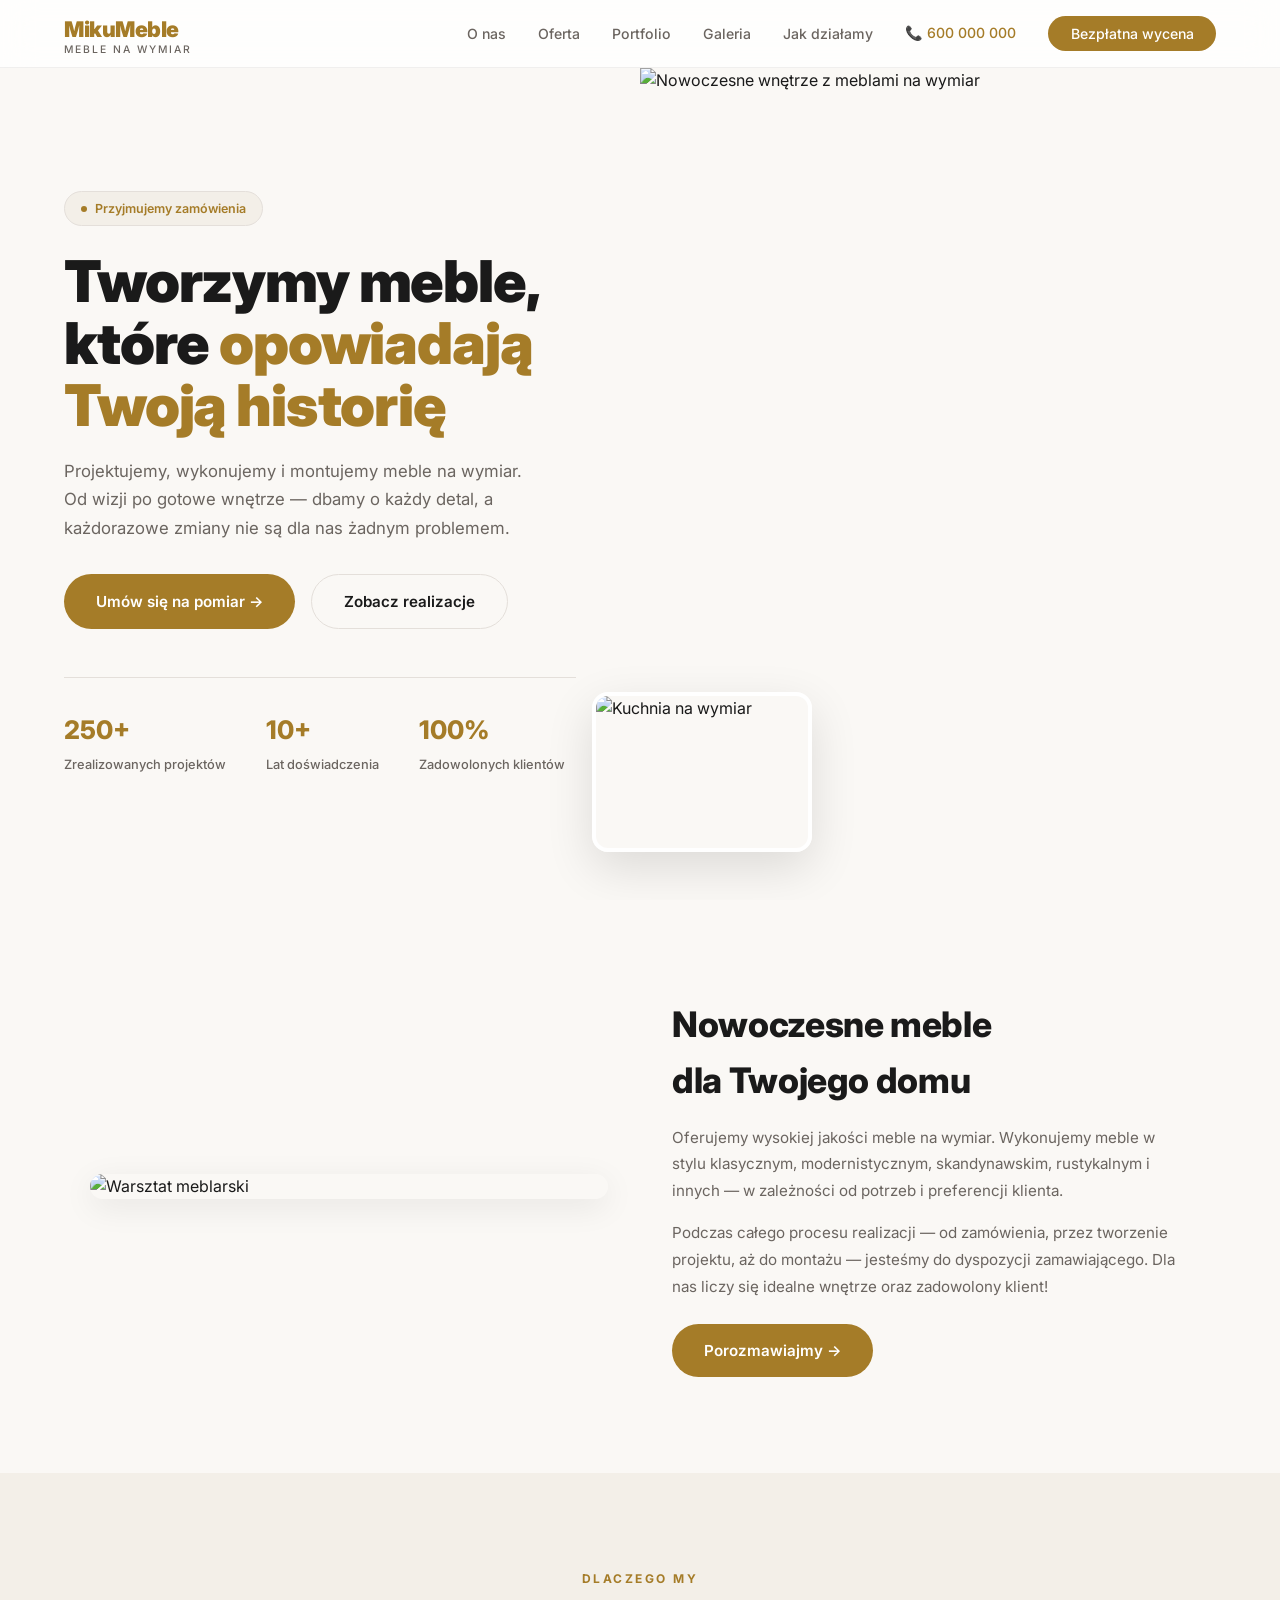
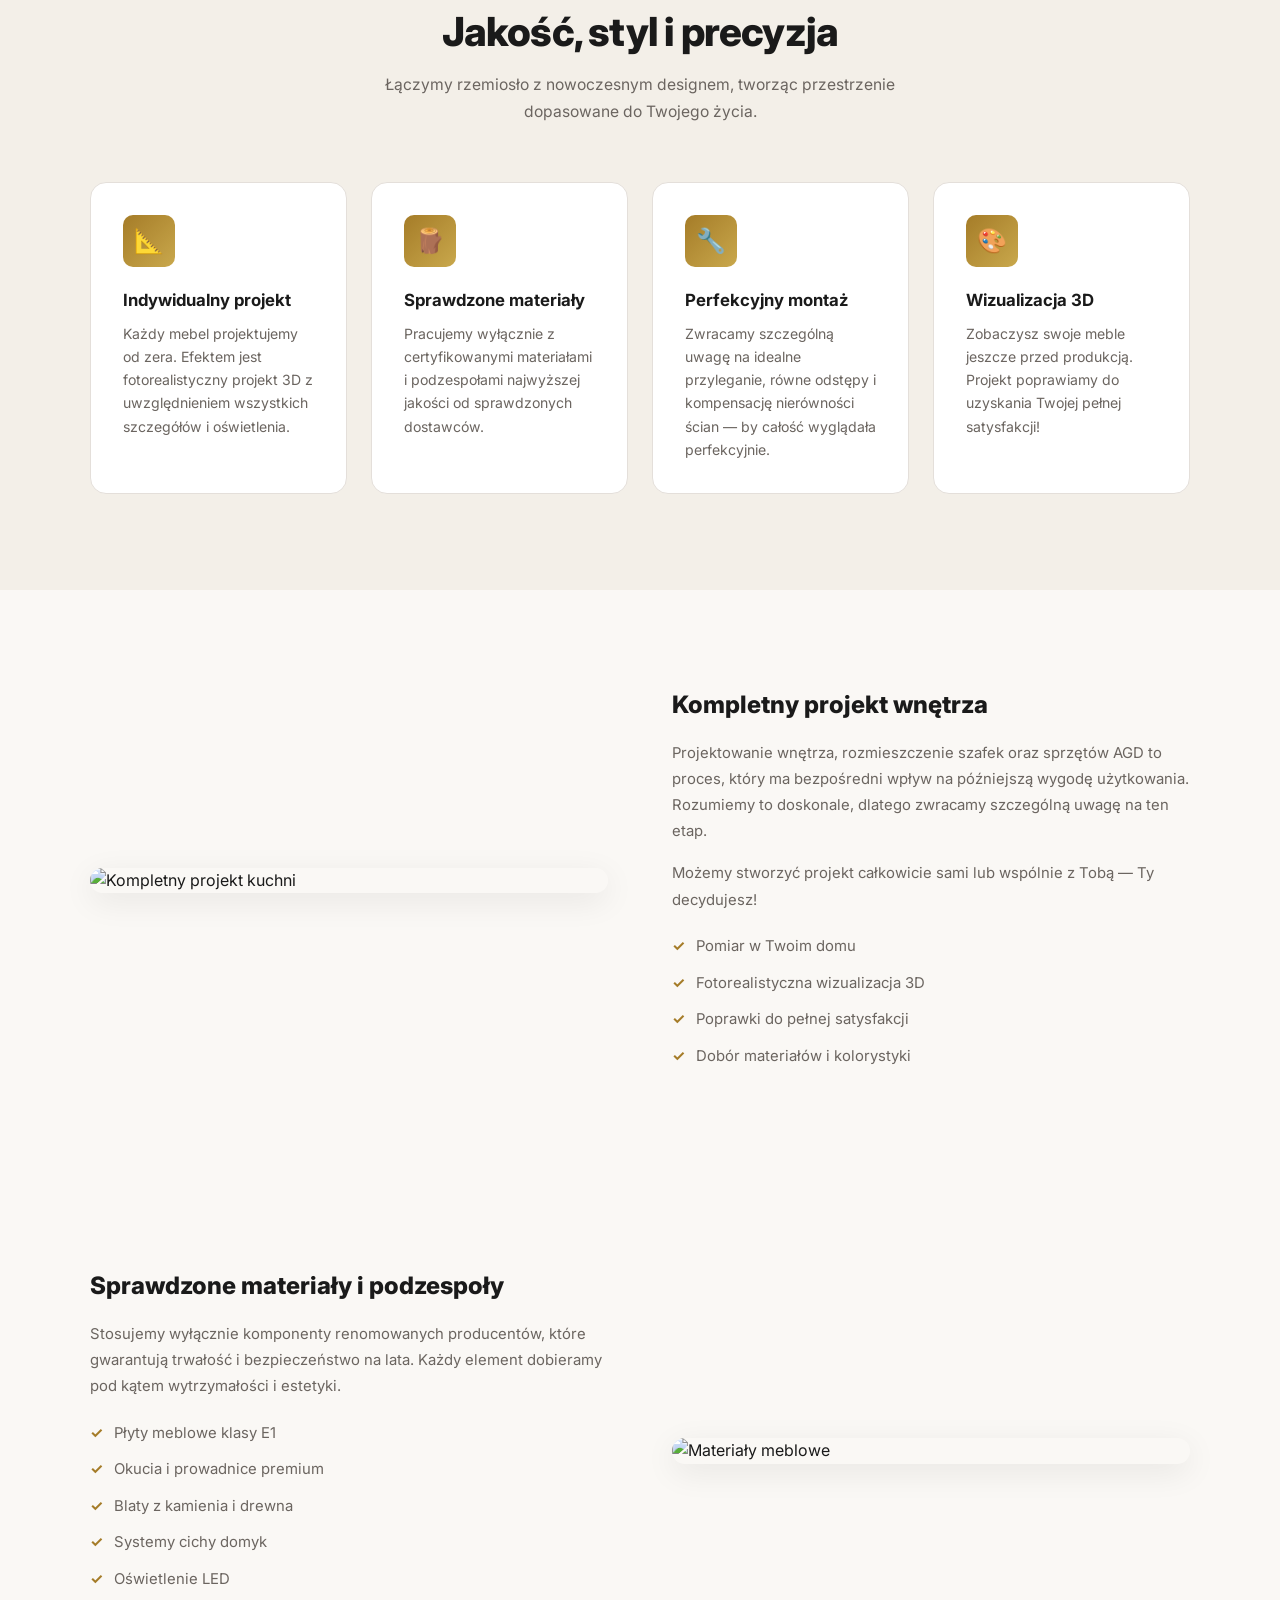
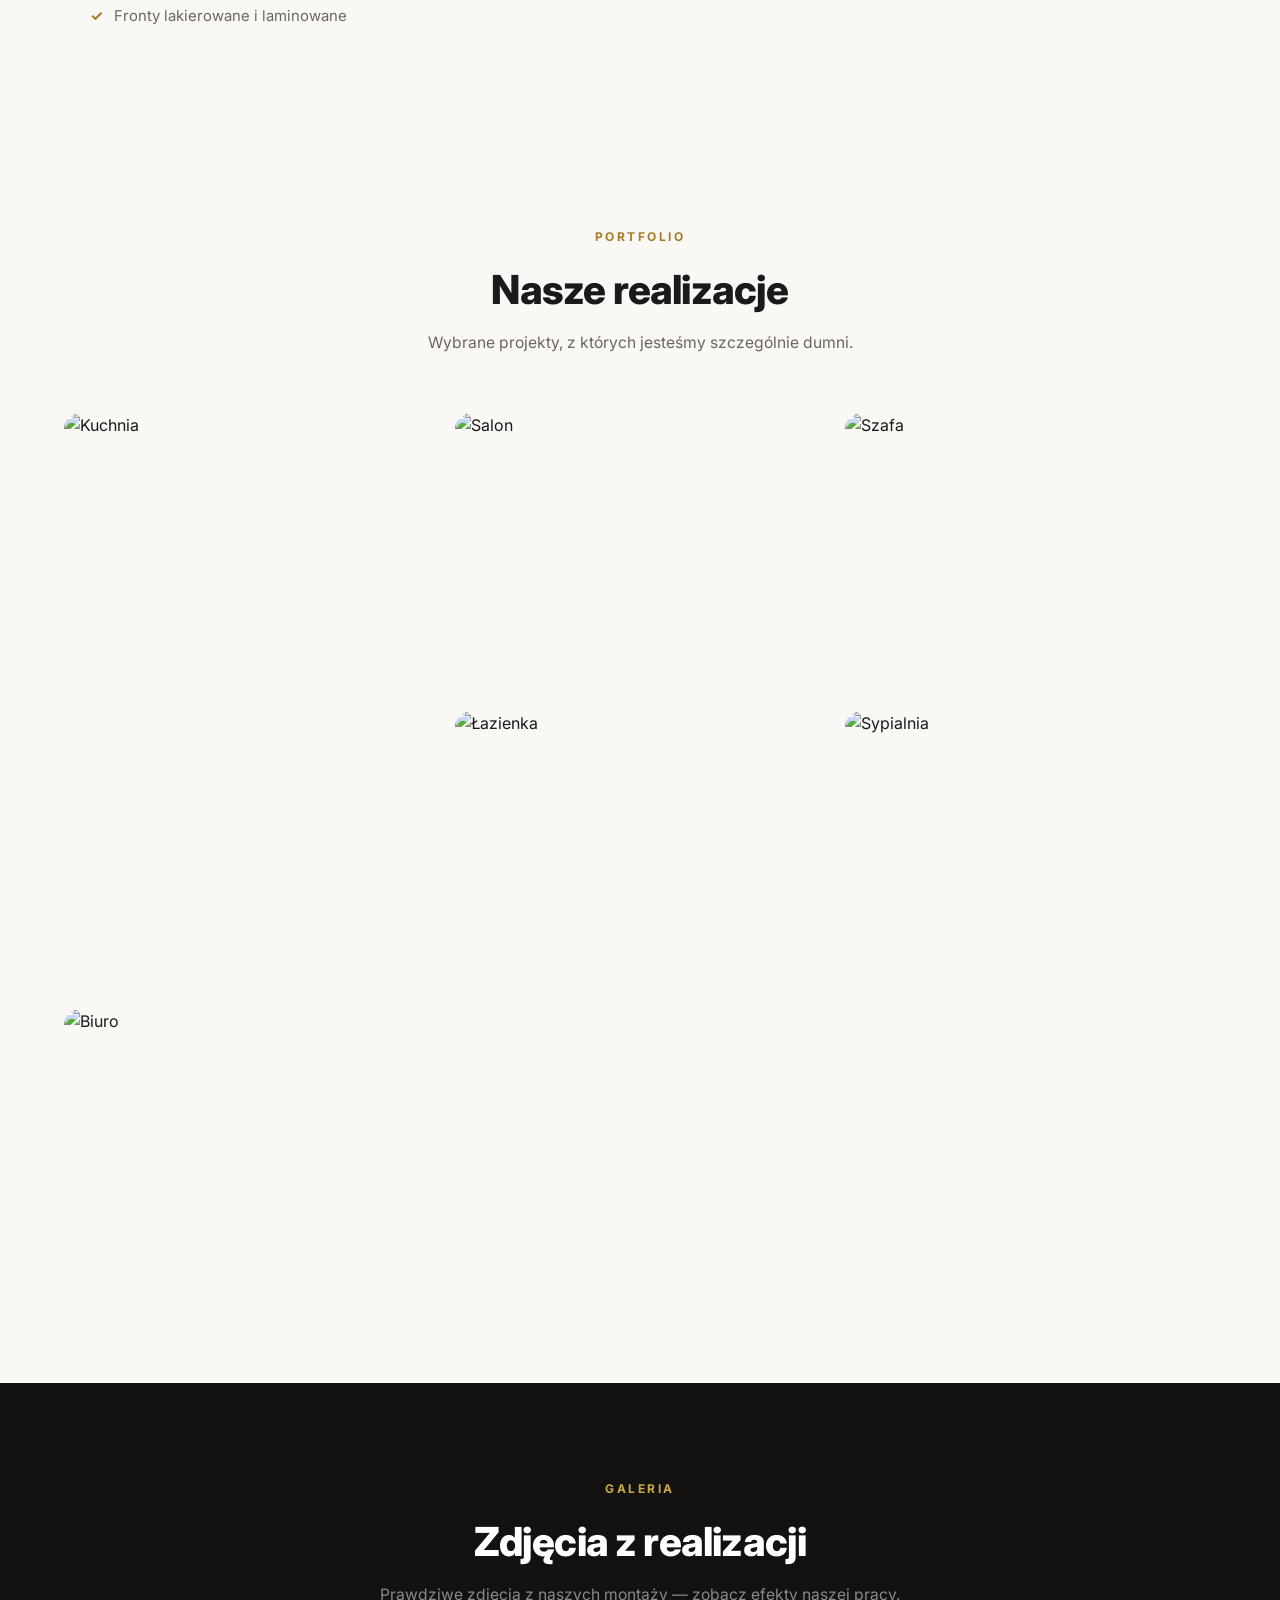
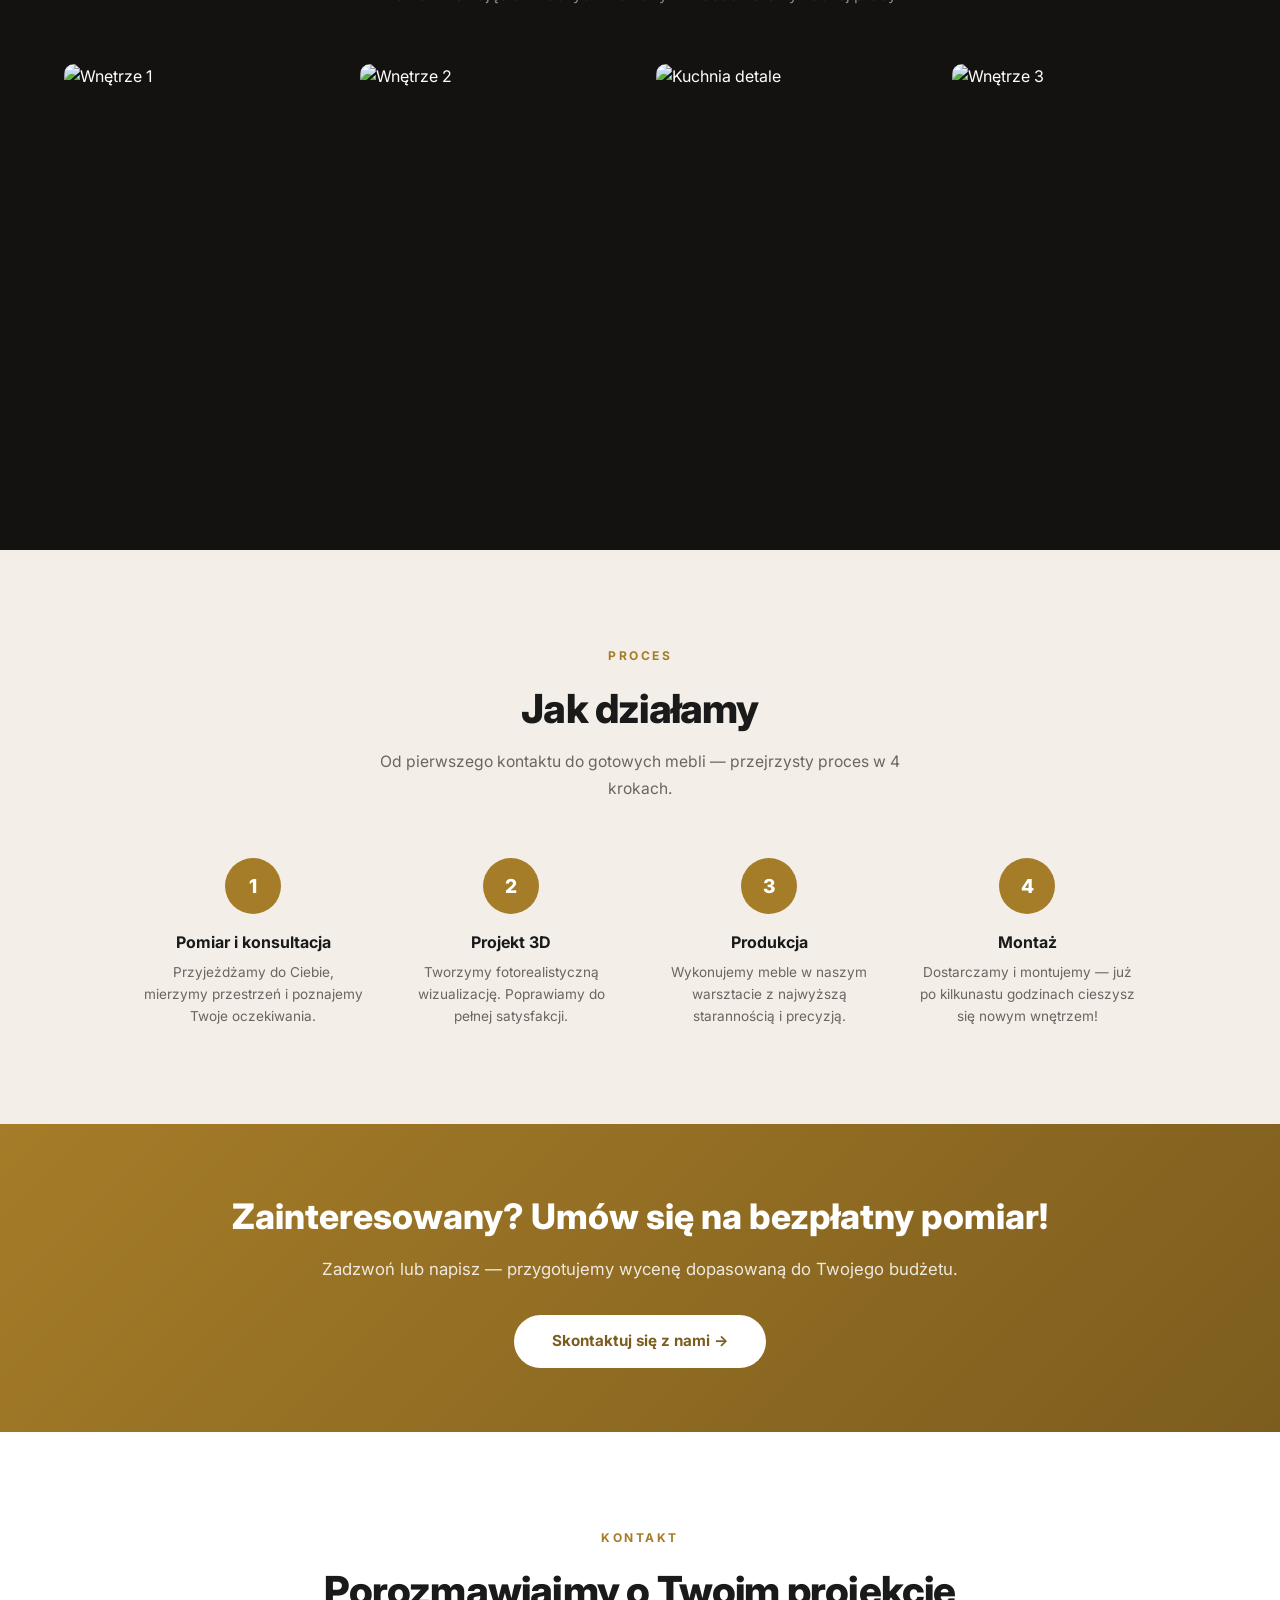
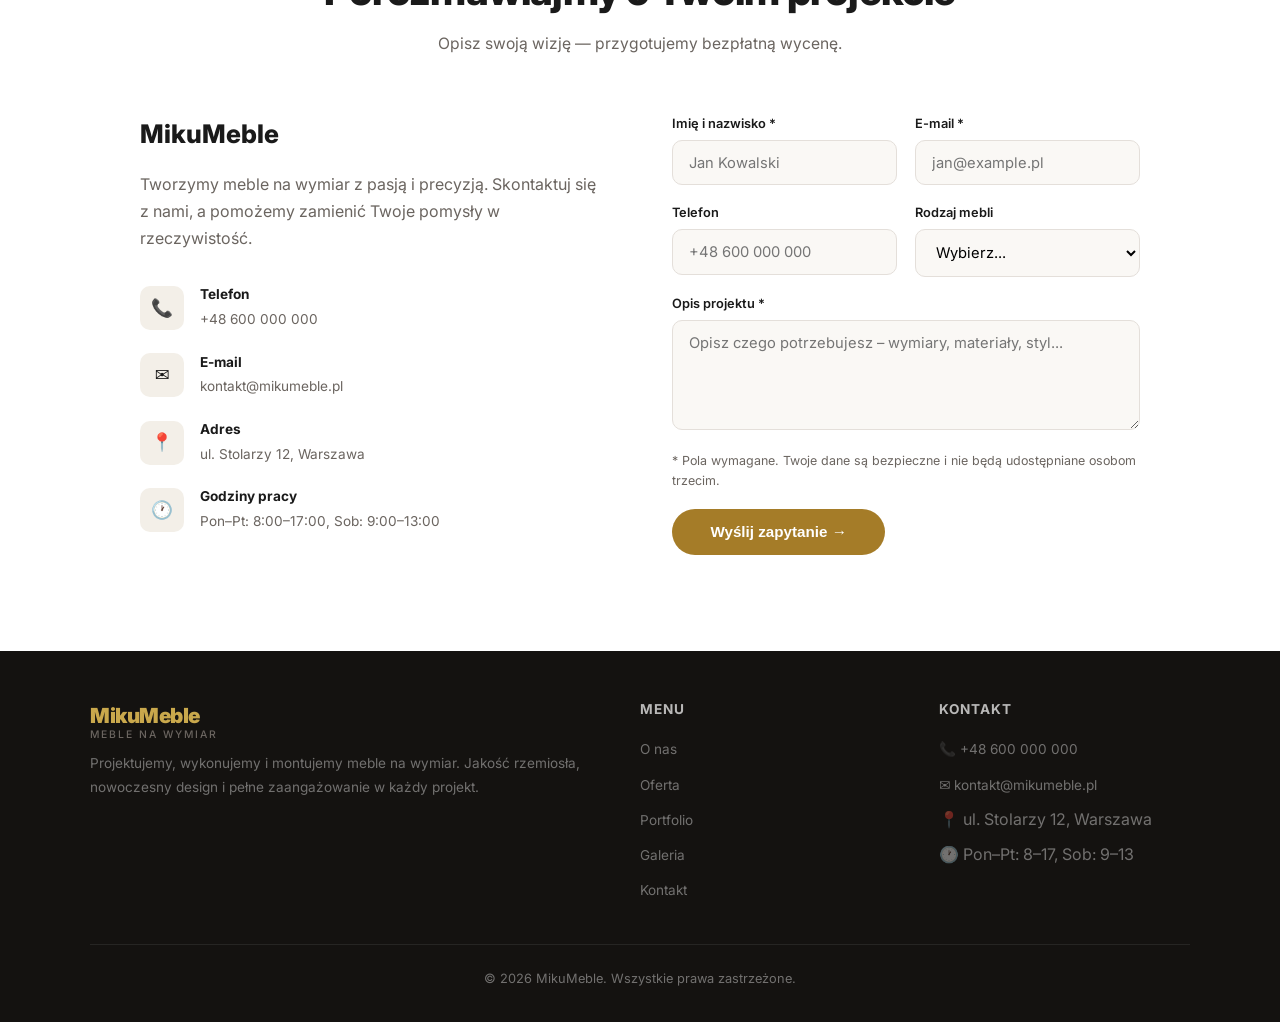
==== commit 83973fe4: "Add content inspired by kuchniekarpackie.pl: detailed service sections, materials, CTA band, footer " ====
--- a/index.html
+++ b/index.html
@@ -3,30 +3,740 @@
 <head>
   <meta charset="UTF-8">
   <meta name="viewport" content="width=device-width, initial-scale=1.0">
-  <title>Miku Meble</title>
-  <link rel="stylesheet" href="css/style.css">
+  <title>MikuMeble – Meble na wymiar | Produkcja i Montaż</title>
+  <link rel="preconnect" href="https://fonts.googleapis.com">
+  <link href="https://fonts.googleapis.com/css2?family=Inter:wght@400;500;600;700;800;900&display=swap" rel="stylesheet">
+  <style>
+    *, *::before, *::after { margin: 0; padding: 0; box-sizing: border-box; }
+
+    :root {
+      --primary: #a57c28;
+      --primary-dark: #7d5d1e;
+      --primary-light: #c9a84c;
+      --dark: #141210;
+      --text: #1a1a1a;
+      --text-muted: #6b6560;
+      --surface: #ffffff;
+      --bg: #faf8f5;
+      --bg-warm: #f3efe8;
+      --border: #e4dfda;
+      --radius: 16px;
+      --radius-sm: 10px;
+      --shadow-sm: 0 2px 8px rgba(0,0,0,.06);
+      --shadow: 0 8px 32px rgba(0,0,0,.08);
+      --shadow-lg: 0 16px 48px rgba(0,0,0,.12);
+    }
+
+    html { scroll-behavior: smooth; }
+    body { font-family: 'Inter', system-ui, sans-serif; color: var(--text); background: var(--bg); line-height: 1.6; overflow-x: hidden; }
+
+    /* ── NAV ── */
+    nav {
+      position: fixed; top: 0; left: 0; right: 0; z-index: 100;
+      background: rgba(255,255,255,.8); backdrop-filter: blur(16px) saturate(1.8);
+      border-bottom: 1px solid rgba(0,0,0,.06);
+      display: flex; align-items: center; justify-content: space-between;
+      padding: 0 clamp(1.25rem, 5vw, 4rem); height: 68px;
+    }
+    .logo { font-weight: 900; font-size: 1.35rem; color: var(--primary); letter-spacing: -.5px; text-decoration: none; }
+    .logo small { font-weight: 500; font-size: .65rem; color: var(--text-muted); display: block; letter-spacing: 2px; text-transform: uppercase; line-height: 1; margin-top: -2px; }
+    .nav-links { display: flex; gap: 2rem; list-style: none; align-items: center; }
+    .nav-links a { text-decoration: none; color: var(--text-muted); font-size: .88rem; font-weight: 500; transition: color .2s; }
+    .nav-links a:hover { color: var(--primary); }
+    .nav-cta {
+      background: var(--primary); color: #fff !important; padding: .55rem 1.4rem;
+      border-radius: 50px; font-weight: 600; transition: background .2s, transform .2s;
+    }
+    .nav-cta:hover { background: var(--primary-dark) !important; transform: translateY(-1px); }
+    .nav-phone { display: flex; align-items: center; gap: .4rem; color: var(--primary) !important; font-weight: 700; font-size: .92rem; }
+
+    .hamburger { display: none; background: none; border: none; cursor: pointer; flex-direction: column; gap: 5px; padding: 4px; }
+    .hamburger span { display: block; width: 22px; height: 2px; background: var(--text); border-radius: 2px; transition: .3s; }
+
+    /* ── HERO ── */
+    .hero {
+      min-height: 100vh; display: grid; grid-template-columns: 1fr 1fr; align-items: center;
+      padding: 68px 0 0; overflow: hidden;
+    }
+    .hero-content { padding: clamp(2rem, 6vw, 6rem) clamp(1.5rem, 5vw, 5rem); }
+    .hero-badge {
+      display: inline-flex; align-items: center; gap: .5rem;
+      background: var(--bg-warm); border: 1px solid var(--border);
+      padding: .4rem 1rem; border-radius: 50px; font-size: .78rem; font-weight: 600;
+      color: var(--primary); margin-bottom: 1.5rem;
+    }
+    .hero-badge::before { content: ''; width: 6px; height: 6px; background: var(--primary); border-radius: 50%; }
+    .hero h1 { font-size: clamp(2.4rem, 4.5vw, 3.6rem); font-weight: 900; line-height: 1.08; letter-spacing: -.02em; }
+    .hero h1 span { color: var(--primary); }
+    .hero-desc { margin-top: 1.25rem; font-size: 1.05rem; color: var(--text-muted); max-width: 460px; line-height: 1.7; }
+    .hero-actions { display: flex; gap: 1rem; margin-top: 2rem; flex-wrap: wrap; }
+    .btn-primary {
+      display: inline-flex; align-items: center; gap: .5rem;
+      padding: .9rem 2rem; background: var(--primary); color: #fff; text-decoration: none;
+      border-radius: 50px; font-weight: 600; font-size: .95rem; transition: all .25s; border: none; cursor: pointer;
+    }
+    .btn-primary:hover { background: var(--primary-dark); transform: translateY(-2px); box-shadow: 0 8px 24px rgba(165,124,40,.3); }
+    .btn-secondary {
+      display: inline-flex; align-items: center; gap: .5rem;
+      padding: .9rem 2rem; background: transparent; color: var(--text); text-decoration: none;
+      border-radius: 50px; font-weight: 600; font-size: .95rem; border: 1.5px solid var(--border); transition: all .25s;
+    }
+    .btn-secondary:hover { border-color: var(--primary); color: var(--primary); }
+
+    .hero-stats { display: flex; gap: 2.5rem; margin-top: 3rem; padding-top: 2rem; border-top: 1px solid var(--border); }
+    .hero-stat strong { display: block; font-size: 1.6rem; font-weight: 800; color: var(--primary); }
+    .hero-stat span { font-size: .8rem; color: var(--text-muted); font-weight: 500; }
+
+    .hero-visual { position: relative; height: 100%; min-height: 500px; }
+    .hero-img-main { width: 100%; height: 100%; object-fit: cover; }
+    .hero-img-float {
+      position: absolute; bottom: 3rem; left: -3rem; width: 220px; height: 160px; object-fit: cover;
+      border-radius: var(--radius); box-shadow: var(--shadow-lg); border: 4px solid #fff;
+      animation: float 4s ease-in-out infinite;
+    }
+    @keyframes float { 0%,100% { transform: translateY(0); } 50% { transform: translateY(-12px); } }
+
+    /* ── SECTIONS ── */
+    section { padding: clamp(4rem, 8vw, 6rem) clamp(1.25rem, 5vw, 4rem); }
+    .section-label { text-transform: uppercase; font-size: .75rem; font-weight: 700; letter-spacing: 2.5px; color: var(--primary); margin-bottom: .75rem; text-align: center; }
+    .section-title { text-align: center; font-size: clamp(1.8rem, 3.5vw, 2.5rem); font-weight: 800; margin-bottom: .5rem; letter-spacing: -.02em; }
+    .section-subtitle { text-align: center; color: var(--text-muted); margin-bottom: 3.5rem; max-width: 580px; margin-inline: auto; font-size: .98rem; line-height: 1.7; }
+
+    /* ── ABOUT BANNER ── */
+    .about-banner {
+      display: grid; grid-template-columns: 1fr 1fr; gap: 4rem; align-items: center;
+      max-width: 1100px; margin: 0 auto;
+    }
+    .about-banner img { width: 100%; border-radius: var(--radius); box-shadow: var(--shadow); }
+    .about-text h2 { font-size: clamp(1.6rem, 3vw, 2.2rem); font-weight: 800; margin-bottom: 1rem; letter-spacing: -.01em; }
+    .about-text p { color: var(--text-muted); margin-bottom: 1rem; line-height: 1.75; font-size: .95rem; }
+    .about-text .btn-primary { margin-top: .5rem; }
+
+    /* ── FEATURES ── */
+    .features { background: var(--bg-warm); }
+    .features-grid { display: grid; grid-template-columns: repeat(auto-fit, minmax(240px, 1fr)); gap: 1.5rem; max-width: 1100px; margin: 0 auto; }
+    .feature-card {
+      background: var(--surface); border: 1px solid var(--border);
+      border-radius: var(--radius); padding: 2rem; transition: all .3s;
+    }
+    .feature-card:hover { box-shadow: var(--shadow); transform: translateY(-4px); }
+    .feature-icon {
+      width: 52px; height: 52px; border-radius: var(--radius-sm);
+      background: linear-gradient(135deg, var(--primary), var(--primary-light));
+      display: flex; align-items: center; justify-content: center;
+      font-size: 1.5rem; margin-bottom: 1.25rem;
+    }
+    .feature-card h3 { font-size: 1.05rem; margin-bottom: .5rem; font-weight: 700; }
+    .feature-card p { color: var(--text-muted); font-size: .88rem; line-height: 1.65; }
+
+    /* ── SERVICES / KOMPLETNY PROJEKT ── */
+    .services-split {
+      display: grid; grid-template-columns: 1fr 1fr; gap: 4rem; align-items: center;
+      max-width: 1100px; margin: 0 auto;
+    }
+    .services-split.reverse { direction: rtl; }
+    .services-split.reverse > * { direction: ltr; }
+    .services-text h3 { font-size: 1.5rem; font-weight: 800; margin-bottom: 1rem; }
+    .services-text p { color: var(--text-muted); line-height: 1.75; font-size: .93rem; margin-bottom: 1rem; }
+    .services-text ul { list-style: none; margin-top: 1rem; }
+    .services-text ul li { padding: .4rem 0; padding-left: 1.5rem; position: relative; color: var(--text-muted); font-size: .93rem; }
+    .services-text ul li::before { content: '✓'; position: absolute; left: 0; color: var(--primary); font-weight: 700; }
+    .services-img { width: 100%; border-radius: var(--radius); box-shadow: var(--shadow); }
+
+    /* ── PORTFOLIO ── */
+    .portfolio-grid { display: grid; grid-template-columns: repeat(3, 1fr); gap: 1.25rem; max-width: 1200px; margin: 0 auto; }
+    .portfolio-item {
+      position: relative; border-radius: var(--radius); overflow: hidden;
+      aspect-ratio: 4/3; cursor: pointer;
+    }
+    .portfolio-item.tall { grid-row: span 2; aspect-ratio: auto; }
+    .portfolio-item img { width: 100%; height: 100%; object-fit: cover; transition: transform .5s cubic-bezier(.25,.46,.45,.94); }
+    .portfolio-item:hover img { transform: scale(1.08); }
+    .portfolio-overlay {
+      position: absolute; inset: 0;
+      background: linear-gradient(to top, rgba(20,18,16,.75) 0%, rgba(20,18,16,.1) 50%, transparent);
+      display: flex; flex-direction: column; justify-content: flex-end; padding: 1.5rem;
+      opacity: 0; transition: opacity .35s;
+    }
+    .portfolio-item:hover .portfolio-overlay { opacity: 1; }
+    .portfolio-overlay .tag { display: inline-block; background: var(--primary); color: #fff; font-size: .7rem; font-weight: 600; padding: .25rem .7rem; border-radius: 50px; margin-bottom: .5rem; width: fit-content; }
+    .portfolio-overlay h3 { color: #fff; font-size: 1.05rem; font-weight: 700; }
+    .portfolio-overlay p { color: rgba(255,255,255,.75); font-size: .82rem; margin-top: .2rem; }
+
+    /* ── GALLERY / LIGHTBOX ── */
+    #galeria { background: var(--dark); color: #fff; }
+    #galeria .section-label { color: var(--primary-light); }
+    #galeria .section-title { color: #fff; }
+    #galeria .section-subtitle { color: rgba(255,255,255,.5); }
+
+    .gallery-track {
+      display: flex; gap: 1rem; overflow-x: auto; scroll-snap-type: x mandatory;
+      padding-bottom: 1rem; -webkit-overflow-scrolling: touch; scrollbar-width: none;
+      max-width: 1300px; margin: 0 auto;
+    }
+    .gallery-track::-webkit-scrollbar { display: none; }
+    .gallery-thumb {
+      flex: 0 0 280px; aspect-ratio: 3/4; border-radius: var(--radius-sm); overflow: hidden;
+      scroll-snap-align: start; cursor: pointer; position: relative;
+    }
+    .gallery-thumb img { width: 100%; height: 100%; object-fit: cover; transition: transform .4s; }
+    .gallery-thumb:hover img { transform: scale(1.06); }
+    .gallery-thumb::after {
+      content: ''; position: absolute; inset: 0; border-radius: var(--radius-sm);
+      border: 2px solid transparent; transition: border-color .3s;
+    }
+    .gallery-thumb:hover::after { border-color: var(--primary); }
+
+    .lightbox {
+      position: fixed; inset: 0; z-index: 200; background: rgba(0,0,0,.92);
+      display: none; align-items: center; justify-content: center;
+      backdrop-filter: blur(8px); cursor: zoom-out;
+    }
+    .lightbox.open { display: flex; }
+    .lightbox img { max-width: 90vw; max-height: 85vh; object-fit: contain; border-radius: 8px; cursor: default; }
+    .lightbox-close {
+      position: absolute; top: 1.5rem; right: 1.5rem; background: rgba(255,255,255,.15);
+      border: none; color: #fff; width: 44px; height: 44px; border-radius: 50%;
+      font-size: 1.4rem; cursor: pointer; transition: background .2s;
+    }
+    .lightbox-close:hover { background: rgba(255,255,255,.3); }
+    .lightbox-nav {
+      position: absolute; top: 50%; transform: translateY(-50%);
+      background: rgba(255,255,255,.15); border: none; color: #fff;
+      width: 48px; height: 48px; border-radius: 50%; font-size: 1.3rem; cursor: pointer;
+      transition: background .2s;
+    }
+    .lightbox-nav:hover { background: rgba(255,255,255,.3); }
+    .lightbox-prev { left: 1.5rem; }
+    .lightbox-next { right: 1.5rem; }
+
+    /* ── PROCESS ── */
+    .process { background: var(--bg-warm); }
+    .process-steps { display: grid; grid-template-columns: repeat(auto-fit, minmax(220px, 1fr)); gap: 2rem; max-width: 1000px; margin: 0 auto; text-align: center; }
+    .process-step { position: relative; }
+    .step-num {
+      width: 56px; height: 56px; border-radius: 50%; background: var(--primary);
+      color: #fff; font-weight: 800; font-size: 1.2rem;
+      display: inline-flex; align-items: center; justify-content: center; margin-bottom: 1rem;
+    }
+    .process-step h3 { font-size: 1rem; font-weight: 700; margin-bottom: .4rem; }
+    .process-step p { font-size: .85rem; color: var(--text-muted); max-width: 220px; margin: 0 auto; }
+
+    /* ── MATERIALS BANNER ── */
+    .materials-banner {
+      background: var(--dark); color: #fff; border-radius: var(--radius);
+      max-width: 1100px; margin: 0 auto; padding: 3.5rem; display: grid;
+      grid-template-columns: 1fr 1fr; gap: 3rem; align-items: center;
+    }
+    .materials-banner h3 { font-size: 1.6rem; font-weight: 800; margin-bottom: 1rem; }
+    .materials-banner p { color: rgba(255,255,255,.65); line-height: 1.75; font-size: .93rem; margin-bottom: .75rem; }
+    .materials-list { list-style: none; display: grid; grid-template-columns: 1fr 1fr; gap: .5rem .75rem; }
+    .materials-list li { color: rgba(255,255,255,.8); font-size: .88rem; padding-left: 1.3rem; position: relative; }
+    .materials-list li::before { content: '◆'; position: absolute; left: 0; color: var(--primary-light); font-size: .6rem; top: .3rem; }
+    .materials-img { width: 100%; border-radius: var(--radius-sm); }
+
+    /* ── CONTACT ── */
+    #kontakt { background: var(--surface); }
+    .contact-grid { display: grid; grid-template-columns: 1fr 1fr; gap: 4rem; max-width: 1000px; margin: 0 auto; align-items: start; }
+    .contact-info h3 { font-size: 1.6rem; font-weight: 800; margin-bottom: 1rem; }
+    .contact-info p { color: var(--text-muted); margin-bottom: 2rem; line-height: 1.7; }
+    .contact-detail { display: flex; align-items: center; gap: 1rem; margin-bottom: 1.25rem; }
+    .contact-detail .icon {
+      width: 44px; height: 44px; border-radius: var(--radius-sm); background: var(--bg-warm);
+      display: flex; align-items: center; justify-content: center; font-size: 1.1rem; flex-shrink: 0;
+    }
+    .contact-detail strong { display: block; font-size: .85rem; }
+    .contact-detail span { font-size: .85rem; color: var(--text-muted); }
+
+    .contact-form { display: flex; flex-direction: column; gap: 1.1rem; }
+    .form-row { display: grid; grid-template-columns: 1fr 1fr; gap: 1.1rem; }
+    .field label { font-size: .8rem; font-weight: 600; margin-bottom: .35rem; display: block; color: var(--text); }
+    .field input, .field textarea, .field select {
+      width: 100%; padding: .8rem 1rem; border: 1.5px solid var(--border);
+      border-radius: var(--radius-sm); font-family: inherit; font-size: .92rem;
+      background: var(--bg); transition: border-color .2s, box-shadow .2s;
+    }
+    .field input:focus, .field textarea:focus, .field select:focus {
+      outline: none; border-color: var(--primary); box-shadow: 0 0 0 3px rgba(165,124,40,.12);
+    }
+    .field textarea { resize: vertical; min-height: 110px; }
+    .submit-btn {
+      padding: .9rem 2.4rem; background: var(--primary); color: #fff; border: none;
+      border-radius: 50px; font-weight: 700; font-size: .95rem; cursor: pointer;
+      transition: all .25s; align-self: flex-start;
+    }
+    .submit-btn:hover { background: var(--primary-dark); transform: translateY(-2px); box-shadow: 0 8px 24px rgba(165,124,40,.25); }
+    .form-note { font-size: .78rem; color: var(--text-muted); margin-top: -.25rem; }
+    .form-success { display: none; text-align: center; padding: 3rem 1rem; }
+    .form-success.show { display: block; }
+    .form-success h3 { color: var(--primary); margin-bottom: .5rem; font-size: 1.3rem; }
+
+    /* ── CTA BAND ── */
+    .cta-band {
+      background: linear-gradient(135deg, var(--primary), var(--primary-dark));
+      text-align: center; padding: 4rem 2rem; color: #fff;
+    }
+    .cta-band h2 { font-size: clamp(1.6rem, 3vw, 2.2rem); font-weight: 800; margin-bottom: .75rem; }
+    .cta-band p { opacity: .85; margin-bottom: 2rem; font-size: 1.05rem; }
+    .cta-band .btn-white {
+      display: inline-flex; align-items: center; gap: .5rem;
+      padding: .9rem 2.4rem; background: #fff; color: var(--primary-dark);
+      border-radius: 50px; font-weight: 700; font-size: .95rem; text-decoration: none;
+      transition: all .25s;
+    }
+    .cta-band .btn-white:hover { transform: translateY(-2px); box-shadow: 0 8px 24px rgba(0,0,0,.2); }
+
+    /* ── FOOTER ── */
+    footer {
+      background: var(--dark); color: rgba(255,255,255,.4); padding: 3rem 2rem 2rem;
+    }
+    .footer-grid {
+      display: grid; grid-template-columns: 2fr 1fr 1fr; gap: 3rem;
+      max-width: 1100px; margin: 0 auto; padding-bottom: 2rem;
+      border-bottom: 1px solid rgba(255,255,255,.08);
+    }
+    .footer-brand .logo { color: var(--primary-light); font-size: 1.3rem; }
+    .footer-brand p { margin-top: .75rem; font-size: .85rem; line-height: 1.7; color: rgba(255,255,255,.4); }
+    footer h4 { color: rgba(255,255,255,.7); font-size: .85rem; font-weight: 700; margin-bottom: 1rem; text-transform: uppercase; letter-spacing: 1px; }
+    .footer-links { list-style: none; }
+    .footer-links li { margin-bottom: .6rem; }
+    .footer-links a { color: rgba(255,255,255,.4); text-decoration: none; font-size: .85rem; transition: color .2s; }
+    .footer-links a:hover { color: var(--primary-light); }
+    .footer-bottom { max-width: 1100px; margin: 1.5rem auto 0; font-size: .8rem; text-align: center; }
+
+    /* ── MOBILE ── */
+    @media (max-width: 900px) {
+      .hero { grid-template-columns: 1fr; }
+      .hero-visual { min-height: 350px; order: -1; }
+      .hero-img-float { display: none; }
+      .hero-stats { gap: 1.5rem; }
+      .about-banner, .services-split, .contact-grid { grid-template-columns: 1fr; gap: 2rem; }
+      .services-split.reverse { direction: ltr; }
+      .portfolio-grid { grid-template-columns: 1fr 1fr; }
+      .portfolio-item.tall { grid-row: auto; aspect-ratio: 4/3; }
+      .materials-banner { grid-template-columns: 1fr; padding: 2.5rem; }
+      .footer-grid { grid-template-columns: 1fr; gap: 2rem; }
+    }
+    @media (max-width: 640px) {
+      .nav-links {
+        display: none; position: absolute; top: 68px; left: 0; right: 0;
+        background: rgba(255,255,255,.97); backdrop-filter: blur(16px);
+        flex-direction: column; padding: 1.5rem 2rem; gap: 1.25rem;
+        border-bottom: 1px solid var(--border);
+      }
+      .nav-links.open { display: flex; }
+      .hamburger { display: flex; }
+      .portfolio-grid { grid-template-columns: 1fr; }
+      .form-row { grid-template-columns: 1fr; }
+      .gallery-thumb { flex: 0 0 220px; }
+      .materials-list { grid-template-columns: 1fr; }
+    }
+
+    /* ── SCROLL ANIMATIONS ── */
+    .reveal { opacity: 0; transform: translateY(30px); transition: opacity .7s, transform .7s cubic-bezier(.25,.46,.45,.94); }
+    .reveal.visible { opacity: 1; transform: translateY(0); }
+  </style>
 </head>
 <body>
-  <header class="header">
-    <nav class="nav">
-      <a href="/" class="logo-link" aria-label="Strona główna – Miku Meble">
-        <img src="images/logo.png" alt="Miku Meble" class="logo" />
-      </a>
-      <ul class="nav-links">
-        <li><a href="/">Strona główna</a></li>
-        <li><a href="/oferta">Oferta</a></li>
-        <li><a href="/kontakt">Kontakt</a></li>
+
+<!-- NAV -->
+<nav>
+  <a href="#" class="logo">MikuMeble<small>meble na wymiar</small></a>
+  <ul class="nav-links" id="navLinks">
+    <li><a href="#o-nas">O nas</a></li>
+    <li><a href="#oferta">Oferta</a></li>
+    <li><a href="#portfolio">Portfolio</a></li>
+    <li><a href="#galeria">Galeria</a></li>
+    <li><a href="#proces">Jak działamy</a></li>
+    <li><a href="tel:+48600000000" class="nav-phone">📞 600 000 000</a></li>
+    <li><a href="#kontakt" class="nav-cta">Bezpłatna wycena</a></li>
+  </ul>
+  <button class="hamburger" id="hamburger" aria-label="Menu">
+    <span></span><span></span><span></span>
+  </button>
+</nav>
+
+<!-- HERO -->
+<section class="hero">
+  <div class="hero-content">
+    <div class="hero-badge">Przyjmujemy zamówienia</div>
+    <h1>Tworzymy meble,<br>które <span>opowiadają<br>Twoją historię</span></h1>
+    <p class="hero-desc">Projektujemy, wykonujemy i montujemy meble na wymiar. Od wizji po gotowe wnętrze — dbamy o każdy detal, a każdorazowe zmiany nie są dla nas żadnym problemem.</p>
+    <div class="hero-actions">
+      <a href="#kontakt" class="btn-primary">Umów się na pomiar &rarr;</a>
+      <a href="#galeria" class="btn-secondary">Zobacz realizacje</a>
+    </div>
+    <div class="hero-stats">
+      <div class="hero-stat"><strong>250+</strong><span>Zrealizowanych projektów</span></div>
+      <div class="hero-stat"><strong>10+</strong><span>Lat doświadczenia</span></div>
+      <div class="hero-stat"><strong>100%</strong><span>Zadowolonych klientów</span></div>
+    </div>
+  </div>
+  <div class="hero-visual">
+    <img class="hero-img-main" src="https://images.unsplash.com/photo-1600585154340-be6161a56a0c?w=900&h=1000&fit=crop" alt="Nowoczesne wnętrze z meblami na wymiar">
+    <img class="hero-img-float" src="https://images.unsplash.com/photo-1556909114-f6e7ad7d3136?w=400&h=300&fit=crop" alt="Kuchnia na wymiar">
+  </div>
+</section>
+
+<!-- O NAS -->
+<section id="o-nas">
+  <div class="about-banner reveal">
+    <img src="https://images.unsplash.com/photo-1600607687939-ce8a6c25118c?w=600&h=500&fit=crop" alt="Warsztat meblarski">
+    <div class="about-text">
+      <h2>Nowoczesne meble<br>dla Twojego domu</h2>
+      <p>Oferujemy wysokiej jakości meble na wymiar. Wykonujemy meble w stylu klasycznym, modernistycznym, skandynawskim, rustykalnym i innych — w zależności od potrzeb i preferencji klienta.</p>
+      <p>Podczas całego procesu realizacji — od zamówienia, przez tworzenie projektu, aż do montażu — jesteśmy do dyspozycji zamawiającego. Dla nas liczy się idealne wnętrze oraz zadowolony klient!</p>
+      <a href="#kontakt" class="btn-primary">Porozmawiajmy &rarr;</a>
+    </div>
+  </div>
+</section>
+
+<!-- DLACZEGO MY -->
+<section class="features">
+  <div class="section-label">Dlaczego my</div>
+  <h2 class="section-title">Jakość, styl i precyzja</h2>
+  <p class="section-subtitle">Łączymy rzemiosło z nowoczesnym designem, tworząc przestrzenie dopasowane do Twojego życia.</p>
+  <div class="features-grid">
+    <div class="feature-card reveal">
+      <div class="feature-icon">📐</div>
+      <h3>Indywidualny projekt</h3>
+      <p>Każdy mebel projektujemy od zera. Efektem jest fotorealistyczny projekt 3D z uwzględnieniem wszystkich szczegółów i oświetlenia.</p>
+    </div>
+    <div class="feature-card reveal">
+      <div class="feature-icon">🪵</div>
+      <h3>Sprawdzone materiały</h3>
+      <p>Pracujemy wyłącznie z certyfikowanymi materiałami i podzespołami najwyższej jakości od sprawdzonych dostawców.</p>
+    </div>
+    <div class="feature-card reveal">
+      <div class="feature-icon">🔧</div>
+      <h3>Perfekcyjny montaż</h3>
+      <p>Zwracamy szczególną uwagę na idealne przyleganie, równe odstępy i kompensację nierówności ścian — by całość wyglądała perfekcyjnie.</p>
+    </div>
+    <div class="feature-card reveal">
+      <div class="feature-icon">🎨</div>
+      <h3>Wizualizacja 3D</h3>
+      <p>Zobaczysz swoje meble jeszcze przed produkcją. Projekt poprawiamy do uzyskania Twojej pełnej satysfakcji!</p>
+    </div>
+  </div>
+</section>
+
+<!-- OFERTA - KOMPLETNY PROJEKT -->
+<section id="oferta">
+  <div class="services-split reveal">
+    <img class="services-img" src="https://images.unsplash.com/photo-1556909114-f6e7ad7d3136?w=600&h=450&fit=crop" alt="Kompletny projekt kuchni">
+    <div class="services-text">
+      <h3>Kompletny projekt wnętrza</h3>
+      <p>Projektowanie wnętrza, rozmieszczenie szafek oraz sprzętów AGD to proces, który ma bezpośredni wpływ na późniejszą wygodę użytkowania. Rozumiemy to doskonale, dlatego zwracamy szczególną uwagę na ten etap.</p>
+      <p>Możemy stworzyć projekt całkowicie sami lub wspólnie z Tobą — Ty decydujesz!</p>
+      <ul>
+        <li>Pomiar w Twoim domu</li>
+        <li>Fotorealistyczna wizualizacja 3D</li>
+        <li>Poprawki do pełnej satysfakcji</li>
+        <li>Dobór materiałów i kolorystyki</li>
       </ul>
-    </nav>
-  </header>
-
-  <main class="main">
-    <h1>Witamy w Miku Meble</h1>
-    <p>Najlepsze meble dla Twojego domu.</p>
-  </main>
-
-  <footer class="footer">
-    <p>&copy; 2026 Miku Meble. Wszelkie prawa zastrzeżone.</p>
-  </footer>
+    </div>
+  </div>
+</section>
+
+<!-- SPRAWDZONE MATERIAŁY -->
+<section>
+  <div class="services-split reverse reveal">
+    <img class="services-img" src="https://images.unsplash.com/photo-1618220179428-22790b461013?w=600&h=450&fit=crop" alt="Materiały meblowe">
+    <div class="services-text">
+      <h3>Sprawdzone materiały i podzespoły</h3>
+      <p>Stosujemy wyłącznie komponenty renomowanych producentów, które gwarantują trwałość i bezpieczeństwo na lata. Każdy element dobieramy pod kątem wytrzymałości i estetyki.</p>
+      <ul>
+        <li>Płyty meblowe klasy E1</li>
+        <li>Okucia i prowadnice premium</li>
+        <li>Blaty z kamienia i drewna</li>
+        <li>Systemy cichy domyk</li>
+        <li>Oświetlenie LED</li>
+        <li>Fronty lakierowane i laminowane</li>
+      </ul>
+    </div>
+  </div>
+</section>
+
+<!-- PORTFOLIO -->
+<section id="portfolio">
+  <div class="section-label">Portfolio</div>
+  <h2 class="section-title">Nasze realizacje</h2>
+  <p class="section-subtitle">Wybrane projekty, z których jesteśmy szczególnie dumni.</p>
+  <div class="portfolio-grid">
+    <div class="portfolio-item tall reveal">
+      <img src="https://images.unsplash.com/photo-1556909114-f6e7ad7d3136?w=600&h=900&fit=crop" alt="Kuchnia">
+      <div class="portfolio-overlay">
+        <span class="tag">Kuchnia</span>
+        <h3>Nowoczesna kuchnia z wyspą</h3>
+        <p>Biały lakier, blat dębowy, oświetlenie LED</p>
+      </div>
+    </div>
+    <div class="portfolio-item reveal">
+      <img src="https://images.unsplash.com/photo-1555041469-a586c61ea9bc?w=600&h=450&fit=crop" alt="Salon">
+      <div class="portfolio-overlay">
+        <span class="tag">Salon</span>
+        <h3>Meble wypoczynkowe</h3>
+        <p>Styl skandynawski, naturalne drewno</p>
+      </div>
+    </div>
+    <div class="portfolio-item reveal">
+      <img src="https://images.unsplash.com/photo-1595428774223-ef52624120d2?w=600&h=450&fit=crop" alt="Szafa">
+      <div class="portfolio-overlay">
+        <span class="tag">Garderoba</span>
+        <h3>Szafa wnękowa</h3>
+        <p>Drzwi przesuwne, oświetlenie wewnętrzne</p>
+      </div>
+    </div>
+    <div class="portfolio-item reveal">
+      <img src="https://images.unsplash.com/photo-1618220179428-22790b461013?w=600&h=450&fit=crop" alt="Łazienka">
+      <div class="portfolio-overlay">
+        <span class="tag">Łazienka</span>
+        <h3>Zabudowa łazienkowa</h3>
+        <p>Blat z kamienia, wodoodporne wykończenie</p>
+      </div>
+    </div>
+    <div class="portfolio-item tall reveal">
+      <img src="https://images.unsplash.com/photo-1631679706909-1844bbd07221?w=600&h=900&fit=crop" alt="Sypialnia">
+      <div class="portfolio-overlay">
+        <span class="tag">Sypialnia</span>
+        <h3>Sypialnia marzeń</h3>
+        <p>Łóżko tapicerowane, szafki nocne, komoda</p>
+      </div>
+    </div>
+    <div class="portfolio-item reveal">
+      <img src="https://images.unsplash.com/photo-1532372576444-dda954194ad0?w=600&h=450&fit=crop" alt="Biuro">
+      <div class="portfolio-overlay">
+        <span class="tag">Biuro</span>
+        <h3>Biuro domowe</h3>
+        <p>Biurko narożne z regałami</p>
+      </div>
+    </div>
+  </div>
+</section>
+
+<!-- GALERIA -->
+<section id="galeria">
+  <div class="section-label">Galeria</div>
+  <h2 class="section-title">Zdjęcia z realizacji</h2>
+  <p class="section-subtitle">Prawdziwe zdjęcia z naszych montaży — zobacz efekty naszej pracy.</p>
+  <div class="gallery-track" id="galleryTrack">
+    <div class="gallery-thumb" data-idx="0"><img src="https://images.unsplash.com/photo-1600585154340-be6161a56a0c?w=500&h=670&fit=crop" alt="Wnętrze 1"></div>
+    <div class="gallery-thumb" data-idx="1"><img src="https://images.unsplash.com/photo-1600210492486-724fe5c67fb0?w=500&h=670&fit=crop" alt="Wnętrze 2"></div>
+    <div class="gallery-thumb" data-idx="2"><img src="https://images.unsplash.com/photo-1556909114-f6e7ad7d3136?w=500&h=670&fit=crop" alt="Kuchnia detale"></div>
+    <div class="gallery-thumb" data-idx="3"><img src="https://images.unsplash.com/photo-1616486338812-3dadae4b4ace?w=500&h=670&fit=crop" alt="Wnętrze 3"></div>
+    <div class="gallery-thumb" data-idx="4"><img src="https://images.unsplash.com/photo-1618220179428-22790b461013?w=500&h=670&fit=crop" alt="Łazienka detale"></div>
+    <div class="gallery-thumb" data-idx="5"><img src="https://images.unsplash.com/photo-1595428774223-ef52624120d2?w=500&h=670&fit=crop" alt="Garderoba detale"></div>
+    <div class="gallery-thumb" data-idx="6"><img src="https://images.unsplash.com/photo-1631679706909-1844bbd07221?w=500&h=670&fit=crop" alt="Sypialnia detale"></div>
+    <div class="gallery-thumb" data-idx="7"><img src="https://images.unsplash.com/photo-1555041469-a586c61ea9bc?w=500&h=670&fit=crop" alt="Salon detale"></div>
+    <div class="gallery-thumb" data-idx="8"><img src="https://images.unsplash.com/photo-1600585154526-990dced4db0d?w=500&h=670&fit=crop" alt="Wnętrze 4"></div>
+    <div class="gallery-thumb" data-idx="9"><img src="https://images.unsplash.com/photo-1532372576444-dda954194ad0?w=500&h=670&fit=crop" alt="Biuro detale"></div>
+  </div>
+</section>
+
+<!-- LIGHTBOX -->
+<div class="lightbox" id="lightbox">
+  <button class="lightbox-close" id="lightboxClose">&times;</button>
+  <button class="lightbox-nav lightbox-prev" id="lightboxPrev">&#8249;</button>
+  <button class="lightbox-nav lightbox-next" id="lightboxNext">&#8250;</button>
+  <img src="" alt="Powiększone zdjęcie" id="lightboxImg">
+</div>
+
+<!-- PROCES -->
+<section id="proces" class="process">
+  <div class="section-label">Proces</div>
+  <h2 class="section-title">Jak działamy</h2>
+  <p class="section-subtitle">Od pierwszego kontaktu do gotowych mebli — przejrzysty proces w 4 krokach.</p>
+  <div class="process-steps">
+    <div class="process-step reveal">
+      <div class="step-num">1</div>
+      <h3>Pomiar i konsultacja</h3>
+      <p>Przyjeżdżamy do Ciebie, mierzymy przestrzeń i poznajemy Twoje oczekiwania.</p>
+    </div>
+    <div class="process-step reveal">
+      <div class="step-num">2</div>
+      <h3>Projekt 3D</h3>
+      <p>Tworzymy fotorealistyczną wizualizację. Poprawiamy do pełnej satysfakcji.</p>
+    </div>
+    <div class="process-step reveal">
+      <div class="step-num">3</div>
+      <h3>Produkcja</h3>
+      <p>Wykonujemy meble w naszym warsztacie z najwyższą starannością i precyzją.</p>
+    </div>
+    <div class="process-step reveal">
+      <div class="step-num">4</div>
+      <h3>Montaż</h3>
+      <p>Dostarczamy i montujemy — już po kilkunastu godzinach cieszysz się nowym wnętrzem!</p>
+    </div>
+  </div>
+</section>
+
+<!-- CTA BAND -->
+<section class="cta-band">
+  <h2>Zainteresowany? Umów się na bezpłatny pomiar!</h2>
+  <p>Zadzwoń lub napisz — przygotujemy wycenę dopasowaną do Twojego budżetu.</p>
+  <a href="#kontakt" class="btn-white">Skontaktuj się z nami &rarr;</a>
+</section>
+
+<!-- KONTAKT -->
+<section id="kontakt">
+  <div class="section-label">Kontakt</div>
+  <h2 class="section-title">Porozmawiajmy o Twoim projekcie</h2>
+  <p class="section-subtitle">Opisz swoją wizję — przygotujemy bezpłatną wycenę.</p>
+  <div class="contact-grid">
+    <div class="contact-info reveal">
+      <h3>MikuMeble</h3>
+      <p>Tworzymy meble na wymiar z pasją i precyzją. Skontaktuj się z nami, a pomożemy zamienić Twoje pomysły w rzeczywistość.</p>
+      <div class="contact-detail">
+        <div class="icon">📞</div>
+        <div><strong>Telefon</strong><span>+48 600 000 000</span></div>
+      </div>
+      <div class="contact-detail">
+        <div class="icon">✉️</div>
+        <div><strong>E-mail</strong><span>kontakt@mikumeble.pl</span></div>
+      </div>
+      <div class="contact-detail">
+        <div class="icon">📍</div>
+        <div><strong>Adres</strong><span>ul. Stolarzy 12, Warszawa</span></div>
+      </div>
+      <div class="contact-detail">
+        <div class="icon">🕐</div>
+        <div><strong>Godziny pracy</strong><span>Pon–Pt: 8:00–17:00, Sob: 9:00–13:00</span></div>
+      </div>
+    </div>
+    <div class="reveal">
+      <form class="contact-form" id="contactForm">
+        <div class="form-row">
+          <div class="field">
+            <label for="name">Imię i nazwisko *</label>
+            <input type="text" id="name" name="name" required placeholder="Jan Kowalski">
+          </div>
+          <div class="field">
+            <label for="email">E-mail *</label>
+            <input type="email" id="email" name="email" required placeholder="jan@example.pl">
+          </div>
+        </div>
+        <div class="form-row">
+          <div class="field">
+            <label for="phone">Telefon</label>
+            <input type="tel" id="phone" name="phone" placeholder="+48 600 000 000">
+          </div>
+          <div class="field">
+            <label for="service">Rodzaj mebli</label>
+            <select id="service" name="service">
+              <option value="">Wybierz...</option>
+              <option>Kuchnia</option>
+              <option>Szafa / garderoba</option>
+              <option>Łazienka</option>
+              <option>Salon</option>
+              <option>Sypialnia</option>
+              <option>Biuro</option>
+              <option>Inne</option>
+            </select>
+          </div>
+        </div>
+        <div class="field">
+          <label for="message">Opis projektu *</label>
+          <textarea id="message" name="message" required placeholder="Opisz czego potrzebujesz – wymiary, materiały, styl..."></textarea>
+        </div>
+        <p class="form-note">* Pola wymagane. Twoje dane są bezpieczne i nie będą udostępniane osobom trzecim.</p>
+        <button type="submit" class="submit-btn">Wyślij zapytanie &rarr;</button>
+      </form>
+      <div class="form-success" id="formSuccess">
+        <h3>Dziękujemy!</h3>
+        <p>Twoje zapytanie zostało wysłane. Odezwiemy się w ciągu 24 godzin.</p>
+      </div>
+    </div>
+  </div>
+</section>
+
+<footer>
+  <div class="footer-grid">
+    <div class="footer-brand">
+      <div class="logo">MikuMeble<small>meble na wymiar</small></div>
+      <p>Projektujemy, wykonujemy i montujemy meble na wymiar. Jakość rzemiosła, nowoczesny design i pełne zaangażowanie w każdy projekt.</p>
+    </div>
+    <div>
+      <h4>Menu</h4>
+      <ul class="footer-links">
+        <li><a href="#o-nas">O nas</a></li>
+        <li><a href="#oferta">Oferta</a></li>
+        <li><a href="#portfolio">Portfolio</a></li>
+        <li><a href="#galeria">Galeria</a></li>
+        <li><a href="#kontakt">Kontakt</a></li>
+      </ul>
+    </div>
+    <div>
+      <h4>Kontakt</h4>
+      <ul class="footer-links">
+        <li><a href="tel:+48600000000">📞 +48 600 000 000</a></li>
+        <li><a href="mailto:kontakt@mikumeble.pl">✉️ kontakt@mikumeble.pl</a></li>
+        <li>📍 ul. Stolarzy 12, Warszawa</li>
+        <li>🕐 Pon–Pt: 8–17, Sob: 9–13</li>
+      </ul>
+    </div>
+  </div>
+  <div class="footer-bottom">&copy; 2026 MikuMeble. Wszystkie prawa zastrzeżone.</div>
+</footer>
+
+<script>
+  document.getElementById('hamburger').addEventListener('click', () => {
+    document.getElementById('navLinks').classList.toggle('open');
+  });
+  document.querySelectorAll('.nav-links a').forEach(a => {
+    a.addEventListener('click', () => document.getElementById('navLinks').classList.remove('open'));
+  });
+
+  document.getElementById('contactForm').addEventListener('submit', e => {
+    e.preventDefault();
+    document.getElementById('contactForm').style.display = 'none';
+    document.getElementById('formSuccess').classList.add('show');
+  });
+
+  const reveals = document.querySelectorAll('.reveal');
+  const observer = new IntersectionObserver((entries) => {
+    entries.forEach(e => { if (e.isIntersecting) { e.target.classList.add('visible'); observer.unobserve(e.target); } });
+  }, { threshold: 0.15 });
+  reveals.forEach(el => observer.observe(el));
+
+  const thumbs = document.querySelectorAll('.gallery-thumb');
+  const lightbox = document.getElementById('lightbox');
+  const lightboxImg = document.getElementById('lightboxImg');
+  let currentIdx = 0;
+  const galleryImages = Array.from(thumbs).map(t => t.querySelector('img').src.replace(/w=\d+&h=\d+/, 'w=1200&h=1600'));
+
+  thumbs.forEach(t => {
+    t.addEventListener('click', () => {
+      currentIdx = parseInt(t.dataset.idx);
+      lightboxImg.src = galleryImages[currentIdx];
+      lightbox.classList.add('open');
+      document.body.style.overflow = 'hidden';
+    });
+  });
+
+  function closeLightbox() {
+    lightbox.classList.remove('open');
+    document.body.style.overflow = '';
+  }
+
+  document.getElementById('lightboxClose').addEventListener('click', closeLightbox);
+  lightbox.addEventListener('click', e => { if (e.target === lightbox) closeLightbox(); });
+  document.getElementById('lightboxPrev').addEventListener('click', e => {
+    e.stopPropagation();
+    currentIdx = (currentIdx - 1 + galleryImages.length) % galleryImages.length;
+    lightboxImg.src = galleryImages[currentIdx];
+  });
+  document.getElementById('lightboxNext').addEventListener('click', e => {
+    e.stopPropagation();
+    currentIdx = (currentIdx + 1) % galleryImages.length;
+    lightboxImg.src = galleryImages[currentIdx];
+  });
+  document.addEventListener('keydown', e => {
+    if (!lightbox.classList.contains('open')) return;
+    if (e.key === 'Escape') closeLightbox();
+    if (e.key === 'ArrowLeft') document.getElementById('lightboxPrev').click();
+    if (e.key === 'ArrowRight') document.getElementById('lightboxNext').click();
+  });
+</script>
+
 </body>
 </html>
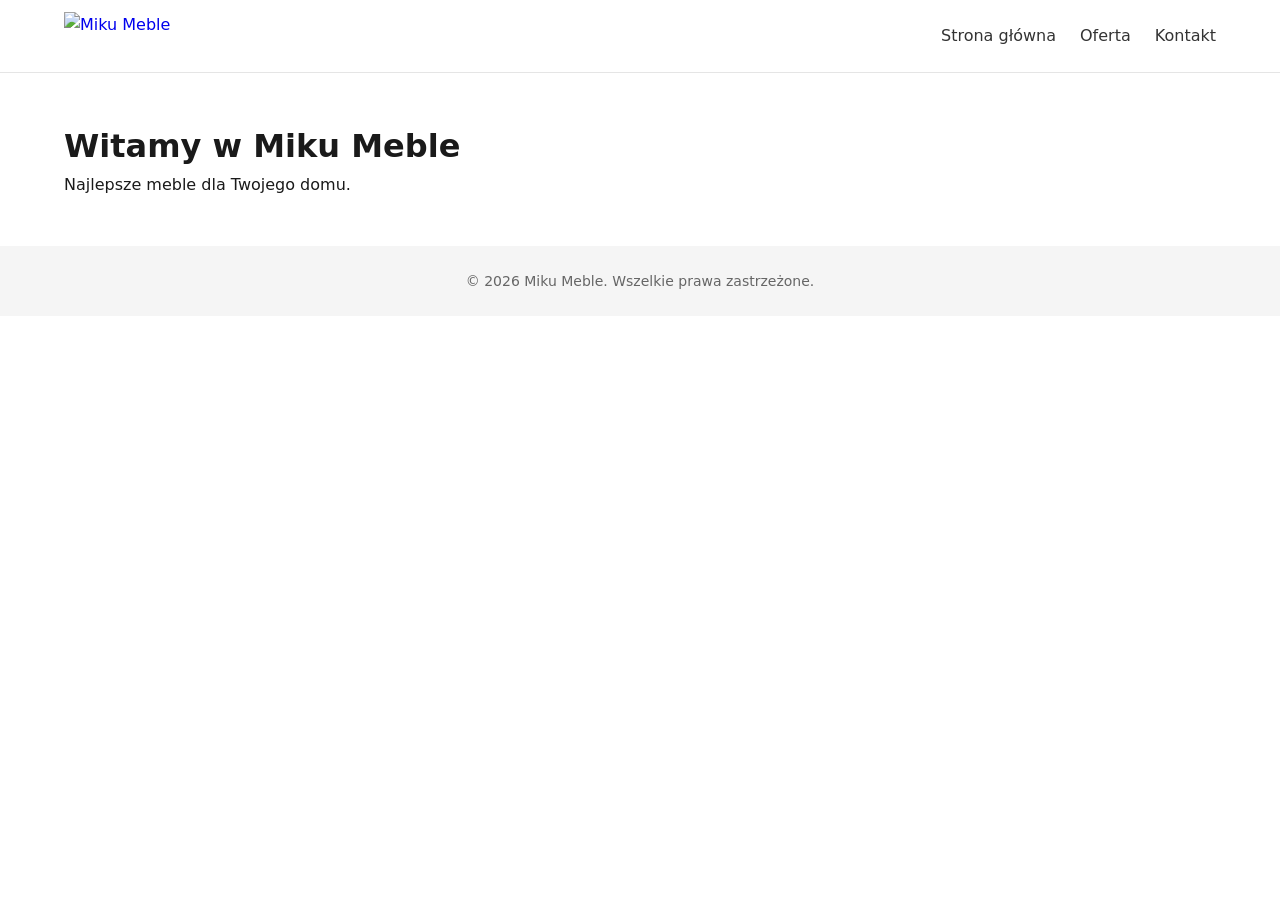
==== commit 72d3c613: "Add clickable logo linking to homepage (#2) - Create index.html with header containing logo wrapped " ====
--- a/index.html
+++ b/index.html
@@ -3,740 +3,30 @@
 <head>
   <meta charset="UTF-8">
   <meta name="viewport" content="width=device-width, initial-scale=1.0">
-  <title>MikuMeble – Meble na wymiar | Produkcja i Montaż</title>
-  <link rel="preconnect" href="https://fonts.googleapis.com">
-  <link href="https://fonts.googleapis.com/css2?family=Inter:wght@400;500;600;700;800;900&display=swap" rel="stylesheet">
-  <style>
-    *, *::before, *::after { margin: 0; padding: 0; box-sizing: border-box; }
-
-    :root {
-      --primary: #a57c28;
-      --primary-dark: #7d5d1e;
-      --primary-light: #c9a84c;
-      --dark: #141210;
-      --text: #1a1a1a;
-      --text-muted: #6b6560;
-      --surface: #ffffff;
-      --bg: #faf8f5;
-      --bg-warm: #f3efe8;
-      --border: #e4dfda;
-      --radius: 16px;
-      --radius-sm: 10px;
-      --shadow-sm: 0 2px 8px rgba(0,0,0,.06);
-      --shadow: 0 8px 32px rgba(0,0,0,.08);
-      --shadow-lg: 0 16px 48px rgba(0,0,0,.12);
-    }
-
-    html { scroll-behavior: smooth; }
-    body { font-family: 'Inter', system-ui, sans-serif; color: var(--text); background: var(--bg); line-height: 1.6; overflow-x: hidden; }
-
-    /* ── NAV ── */
-    nav {
-      position: fixed; top: 0; left: 0; right: 0; z-index: 100;
-      background: rgba(255,255,255,.8); backdrop-filter: blur(16px) saturate(1.8);
-      border-bottom: 1px solid rgba(0,0,0,.06);
-      display: flex; align-items: center; justify-content: space-between;
-      padding: 0 clamp(1.25rem, 5vw, 4rem); height: 68px;
-    }
-    .logo { font-weight: 900; font-size: 1.35rem; color: var(--primary); letter-spacing: -.5px; text-decoration: none; }
-    .logo small { font-weight: 500; font-size: .65rem; color: var(--text-muted); display: block; letter-spacing: 2px; text-transform: uppercase; line-height: 1; margin-top: -2px; }
-    .nav-links { display: flex; gap: 2rem; list-style: none; align-items: center; }
-    .nav-links a { text-decoration: none; color: var(--text-muted); font-size: .88rem; font-weight: 500; transition: color .2s; }
-    .nav-links a:hover { color: var(--primary); }
-    .nav-cta {
-      background: var(--primary); color: #fff !important; padding: .55rem 1.4rem;
-      border-radius: 50px; font-weight: 600; transition: background .2s, transform .2s;
-    }
-    .nav-cta:hover { background: var(--primary-dark) !important; transform: translateY(-1px); }
-    .nav-phone { display: flex; align-items: center; gap: .4rem; color: var(--primary) !important; font-weight: 700; font-size: .92rem; }
-
-    .hamburger { display: none; background: none; border: none; cursor: pointer; flex-direction: column; gap: 5px; padding: 4px; }
-    .hamburger span { display: block; width: 22px; height: 2px; background: var(--text); border-radius: 2px; transition: .3s; }
-
-    /* ── HERO ── */
-    .hero {
-      min-height: 100vh; display: grid; grid-template-columns: 1fr 1fr; align-items: center;
-      padding: 68px 0 0; overflow: hidden;
-    }
-    .hero-content { padding: clamp(2rem, 6vw, 6rem) clamp(1.5rem, 5vw, 5rem); }
-    .hero-badge {
-      display: inline-flex; align-items: center; gap: .5rem;
-      background: var(--bg-warm); border: 1px solid var(--border);
-      padding: .4rem 1rem; border-radius: 50px; font-size: .78rem; font-weight: 600;
-      color: var(--primary); margin-bottom: 1.5rem;
-    }
-    .hero-badge::before { content: ''; width: 6px; height: 6px; background: var(--primary); border-radius: 50%; }
-    .hero h1 { font-size: clamp(2.4rem, 4.5vw, 3.6rem); font-weight: 900; line-height: 1.08; letter-spacing: -.02em; }
-    .hero h1 span { color: var(--primary); }
-    .hero-desc { margin-top: 1.25rem; font-size: 1.05rem; color: var(--text-muted); max-width: 460px; line-height: 1.7; }
-    .hero-actions { display: flex; gap: 1rem; margin-top: 2rem; flex-wrap: wrap; }
-    .btn-primary {
-      display: inline-flex; align-items: center; gap: .5rem;
-      padding: .9rem 2rem; background: var(--primary); color: #fff; text-decoration: none;
-      border-radius: 50px; font-weight: 600; font-size: .95rem; transition: all .25s; border: none; cursor: pointer;
-    }
-    .btn-primary:hover { background: var(--primary-dark); transform: translateY(-2px); box-shadow: 0 8px 24px rgba(165,124,40,.3); }
-    .btn-secondary {
-      display: inline-flex; align-items: center; gap: .5rem;
-      padding: .9rem 2rem; background: transparent; color: var(--text); text-decoration: none;
-      border-radius: 50px; font-weight: 600; font-size: .95rem; border: 1.5px solid var(--border); transition: all .25s;
-    }
-    .btn-secondary:hover { border-color: var(--primary); color: var(--primary); }
-
-    .hero-stats { display: flex; gap: 2.5rem; margin-top: 3rem; padding-top: 2rem; border-top: 1px solid var(--border); }
-    .hero-stat strong { display: block; font-size: 1.6rem; font-weight: 800; color: var(--primary); }
-    .hero-stat span { font-size: .8rem; color: var(--text-muted); font-weight: 500; }
-
-    .hero-visual { position: relative; height: 100%; min-height: 500px; }
-    .hero-img-main { width: 100%; height: 100%; object-fit: cover; }
-    .hero-img-float {
-      position: absolute; bottom: 3rem; left: -3rem; width: 220px; height: 160px; object-fit: cover;
-      border-radius: var(--radius); box-shadow: var(--shadow-lg); border: 4px solid #fff;
-      animation: float 4s ease-in-out infinite;
-    }
-    @keyframes float { 0%,100% { transform: translateY(0); } 50% { transform: translateY(-12px); } }
-
-    /* ── SECTIONS ── */
-    section { padding: clamp(4rem, 8vw, 6rem) clamp(1.25rem, 5vw, 4rem); }
-    .section-label { text-transform: uppercase; font-size: .75rem; font-weight: 700; letter-spacing: 2.5px; color: var(--primary); margin-bottom: .75rem; text-align: center; }
-    .section-title { text-align: center; font-size: clamp(1.8rem, 3.5vw, 2.5rem); font-weight: 800; margin-bottom: .5rem; letter-spacing: -.02em; }
-    .section-subtitle { text-align: center; color: var(--text-muted); margin-bottom: 3.5rem; max-width: 580px; margin-inline: auto; font-size: .98rem; line-height: 1.7; }
-
-    /* ── ABOUT BANNER ── */
-    .about-banner {
-      display: grid; grid-template-columns: 1fr 1fr; gap: 4rem; align-items: center;
-      max-width: 1100px; margin: 0 auto;
-    }
-    .about-banner img { width: 100%; border-radius: var(--radius); box-shadow: var(--shadow); }
-    .about-text h2 { font-size: clamp(1.6rem, 3vw, 2.2rem); font-weight: 800; margin-bottom: 1rem; letter-spacing: -.01em; }
-    .about-text p { color: var(--text-muted); margin-bottom: 1rem; line-height: 1.75; font-size: .95rem; }
-    .about-text .btn-primary { margin-top: .5rem; }
-
-    /* ── FEATURES ── */
-    .features { background: var(--bg-warm); }
-    .features-grid { display: grid; grid-template-columns: repeat(auto-fit, minmax(240px, 1fr)); gap: 1.5rem; max-width: 1100px; margin: 0 auto; }
-    .feature-card {
-      background: var(--surface); border: 1px solid var(--border);
-      border-radius: var(--radius); padding: 2rem; transition: all .3s;
-    }
-    .feature-card:hover { box-shadow: var(--shadow); transform: translateY(-4px); }
-    .feature-icon {
-      width: 52px; height: 52px; border-radius: var(--radius-sm);
-      background: linear-gradient(135deg, var(--primary), var(--primary-light));
-      display: flex; align-items: center; justify-content: center;
-      font-size: 1.5rem; margin-bottom: 1.25rem;
-    }
-    .feature-card h3 { font-size: 1.05rem; margin-bottom: .5rem; font-weight: 700; }
-    .feature-card p { color: var(--text-muted); font-size: .88rem; line-height: 1.65; }
-
-    /* ── SERVICES / KOMPLETNY PROJEKT ── */
-    .services-split {
-      display: grid; grid-template-columns: 1fr 1fr; gap: 4rem; align-items: center;
-      max-width: 1100px; margin: 0 auto;
-    }
-    .services-split.reverse { direction: rtl; }
-    .services-split.reverse > * { direction: ltr; }
-    .services-text h3 { font-size: 1.5rem; font-weight: 800; margin-bottom: 1rem; }
-    .services-text p { color: var(--text-muted); line-height: 1.75; font-size: .93rem; margin-bottom: 1rem; }
-    .services-text ul { list-style: none; margin-top: 1rem; }
-    .services-text ul li { padding: .4rem 0; padding-left: 1.5rem; position: relative; color: var(--text-muted); font-size: .93rem; }
-    .services-text ul li::before { content: '✓'; position: absolute; left: 0; color: var(--primary); font-weight: 700; }
-    .services-img { width: 100%; border-radius: var(--radius); box-shadow: var(--shadow); }
-
-    /* ── PORTFOLIO ── */
-    .portfolio-grid { display: grid; grid-template-columns: repeat(3, 1fr); gap: 1.25rem; max-width: 1200px; margin: 0 auto; }
-    .portfolio-item {
-      position: relative; border-radius: var(--radius); overflow: hidden;
-      aspect-ratio: 4/3; cursor: pointer;
-    }
-    .portfolio-item.tall { grid-row: span 2; aspect-ratio: auto; }
-    .portfolio-item img { width: 100%; height: 100%; object-fit: cover; transition: transform .5s cubic-bezier(.25,.46,.45,.94); }
-    .portfolio-item:hover img { transform: scale(1.08); }
-    .portfolio-overlay {
-      position: absolute; inset: 0;
-      background: linear-gradient(to top, rgba(20,18,16,.75) 0%, rgba(20,18,16,.1) 50%, transparent);
-      display: flex; flex-direction: column; justify-content: flex-end; padding: 1.5rem;
-      opacity: 0; transition: opacity .35s;
-    }
-    .portfolio-item:hover .portfolio-overlay { opacity: 1; }
-    .portfolio-overlay .tag { display: inline-block; background: var(--primary); color: #fff; font-size: .7rem; font-weight: 600; padding: .25rem .7rem; border-radius: 50px; margin-bottom: .5rem; width: fit-content; }
-    .portfolio-overlay h3 { color: #fff; font-size: 1.05rem; font-weight: 700; }
-    .portfolio-overlay p { color: rgba(255,255,255,.75); font-size: .82rem; margin-top: .2rem; }
-
-    /* ── GALLERY / LIGHTBOX ── */
-    #galeria { background: var(--dark); color: #fff; }
-    #galeria .section-label { color: var(--primary-light); }
-    #galeria .section-title { color: #fff; }
-    #galeria .section-subtitle { color: rgba(255,255,255,.5); }
-
-    .gallery-track {
-      display: flex; gap: 1rem; overflow-x: auto; scroll-snap-type: x mandatory;
-      padding-bottom: 1rem; -webkit-overflow-scrolling: touch; scrollbar-width: none;
-      max-width: 1300px; margin: 0 auto;
-    }
-    .gallery-track::-webkit-scrollbar { display: none; }
-    .gallery-thumb {
-      flex: 0 0 280px; aspect-ratio: 3/4; border-radius: var(--radius-sm); overflow: hidden;
-      scroll-snap-align: start; cursor: pointer; position: relative;
-    }
-    .gallery-thumb img { width: 100%; height: 100%; object-fit: cover; transition: transform .4s; }
-    .gallery-thumb:hover img { transform: scale(1.06); }
-    .gallery-thumb::after {
-      content: ''; position: absolute; inset: 0; border-radius: var(--radius-sm);
-      border: 2px solid transparent; transition: border-color .3s;
-    }
-    .gallery-thumb:hover::after { border-color: var(--primary); }
-
-    .lightbox {
-      position: fixed; inset: 0; z-index: 200; background: rgba(0,0,0,.92);
-      display: none; align-items: center; justify-content: center;
-      backdrop-filter: blur(8px); cursor: zoom-out;
-    }
-    .lightbox.open { display: flex; }
-    .lightbox img { max-width: 90vw; max-height: 85vh; object-fit: contain; border-radius: 8px; cursor: default; }
-    .lightbox-close {
-      position: absolute; top: 1.5rem; right: 1.5rem; background: rgba(255,255,255,.15);
-      border: none; color: #fff; width: 44px; height: 44px; border-radius: 50%;
-      font-size: 1.4rem; cursor: pointer; transition: background .2s;
-    }
-    .lightbox-close:hover { background: rgba(255,255,255,.3); }
-    .lightbox-nav {
-      position: absolute; top: 50%; transform: translateY(-50%);
-      background: rgba(255,255,255,.15); border: none; color: #fff;
-      width: 48px; height: 48px; border-radius: 50%; font-size: 1.3rem; cursor: pointer;
-      transition: background .2s;
-    }
-    .lightbox-nav:hover { background: rgba(255,255,255,.3); }
-    .lightbox-prev { left: 1.5rem; }
-    .lightbox-next { right: 1.5rem; }
-
-    /* ── PROCESS ── */
-    .process { background: var(--bg-warm); }
-    .process-steps { display: grid; grid-template-columns: repeat(auto-fit, minmax(220px, 1fr)); gap: 2rem; max-width: 1000px; margin: 0 auto; text-align: center; }
-    .process-step { position: relative; }
-    .step-num {
-      width: 56px; height: 56px; border-radius: 50%; background: var(--primary);
-      color: #fff; font-weight: 800; font-size: 1.2rem;
-      display: inline-flex; align-items: center; justify-content: center; margin-bottom: 1rem;
-    }
-    .process-step h3 { font-size: 1rem; font-weight: 700; margin-bottom: .4rem; }
-    .process-step p { font-size: .85rem; color: var(--text-muted); max-width: 220px; margin: 0 auto; }
-
-    /* ── MATERIALS BANNER ── */
-    .materials-banner {
-      background: var(--dark); color: #fff; border-radius: var(--radius);
-      max-width: 1100px; margin: 0 auto; padding: 3.5rem; display: grid;
-      grid-template-columns: 1fr 1fr; gap: 3rem; align-items: center;
-    }
-    .materials-banner h3 { font-size: 1.6rem; font-weight: 800; margin-bottom: 1rem; }
-    .materials-banner p { color: rgba(255,255,255,.65); line-height: 1.75; font-size: .93rem; margin-bottom: .75rem; }
-    .materials-list { list-style: none; display: grid; grid-template-columns: 1fr 1fr; gap: .5rem .75rem; }
-    .materials-list li { color: rgba(255,255,255,.8); font-size: .88rem; padding-left: 1.3rem; position: relative; }
-    .materials-list li::before { content: '◆'; position: absolute; left: 0; color: var(--primary-light); font-size: .6rem; top: .3rem; }
-    .materials-img { width: 100%; border-radius: var(--radius-sm); }
-
-    /* ── CONTACT ── */
-    #kontakt { background: var(--surface); }
-    .contact-grid { display: grid; grid-template-columns: 1fr 1fr; gap: 4rem; max-width: 1000px; margin: 0 auto; align-items: start; }
-    .contact-info h3 { font-size: 1.6rem; font-weight: 800; margin-bottom: 1rem; }
-    .contact-info p { color: var(--text-muted); margin-bottom: 2rem; line-height: 1.7; }
-    .contact-detail { display: flex; align-items: center; gap: 1rem; margin-bottom: 1.25rem; }
-    .contact-detail .icon {
-      width: 44px; height: 44px; border-radius: var(--radius-sm); background: var(--bg-warm);
-      display: flex; align-items: center; justify-content: center; font-size: 1.1rem; flex-shrink: 0;
-    }
-    .contact-detail strong { display: block; font-size: .85rem; }
-    .contact-detail span { font-size: .85rem; color: var(--text-muted); }
-
-    .contact-form { display: flex; flex-direction: column; gap: 1.1rem; }
-    .form-row { display: grid; grid-template-columns: 1fr 1fr; gap: 1.1rem; }
-    .field label { font-size: .8rem; font-weight: 600; margin-bottom: .35rem; display: block; color: var(--text); }
-    .field input, .field textarea, .field select {
-      width: 100%; padding: .8rem 1rem; border: 1.5px solid var(--border);
-      border-radius: var(--radius-sm); font-family: inherit; font-size: .92rem;
-      background: var(--bg); transition: border-color .2s, box-shadow .2s;
-    }
-    .field input:focus, .field textarea:focus, .field select:focus {
-      outline: none; border-color: var(--primary); box-shadow: 0 0 0 3px rgba(165,124,40,.12);
-    }
-    .field textarea { resize: vertical; min-height: 110px; }
-    .submit-btn {
-      padding: .9rem 2.4rem; background: var(--primary); color: #fff; border: none;
-      border-radius: 50px; font-weight: 700; font-size: .95rem; cursor: pointer;
-      transition: all .25s; align-self: flex-start;
-    }
-    .submit-btn:hover { background: var(--primary-dark); transform: translateY(-2px); box-shadow: 0 8px 24px rgba(165,124,40,.25); }
-    .form-note { font-size: .78rem; color: var(--text-muted); margin-top: -.25rem; }
-    .form-success { display: none; text-align: center; padding: 3rem 1rem; }
-    .form-success.show { display: block; }
-    .form-success h3 { color: var(--primary); margin-bottom: .5rem; font-size: 1.3rem; }
-
-    /* ── CTA BAND ── */
-    .cta-band {
-      background: linear-gradient(135deg, var(--primary), var(--primary-dark));
-      text-align: center; padding: 4rem 2rem; color: #fff;
-    }
-    .cta-band h2 { font-size: clamp(1.6rem, 3vw, 2.2rem); font-weight: 800; margin-bottom: .75rem; }
-    .cta-band p { opacity: .85; margin-bottom: 2rem; font-size: 1.05rem; }
-    .cta-band .btn-white {
-      display: inline-flex; align-items: center; gap: .5rem;
-      padding: .9rem 2.4rem; background: #fff; color: var(--primary-dark);
-      border-radius: 50px; font-weight: 700; font-size: .95rem; text-decoration: none;
-      transition: all .25s;
-    }
-    .cta-band .btn-white:hover { transform: translateY(-2px); box-shadow: 0 8px 24px rgba(0,0,0,.2); }
-
-    /* ── FOOTER ── */
-    footer {
-      background: var(--dark); color: rgba(255,255,255,.4); padding: 3rem 2rem 2rem;
-    }
-    .footer-grid {
-      display: grid; grid-template-columns: 2fr 1fr 1fr; gap: 3rem;
-      max-width: 1100px; margin: 0 auto; padding-bottom: 2rem;
-      border-bottom: 1px solid rgba(255,255,255,.08);
-    }
-    .footer-brand .logo { color: var(--primary-light); font-size: 1.3rem; }
-    .footer-brand p { margin-top: .75rem; font-size: .85rem; line-height: 1.7; color: rgba(255,255,255,.4); }
-    footer h4 { color: rgba(255,255,255,.7); font-size: .85rem; font-weight: 700; margin-bottom: 1rem; text-transform: uppercase; letter-spacing: 1px; }
-    .footer-links { list-style: none; }
-    .footer-links li { margin-bottom: .6rem; }
-    .footer-links a { color: rgba(255,255,255,.4); text-decoration: none; font-size: .85rem; transition: color .2s; }
-    .footer-links a:hover { color: var(--primary-light); }
-    .footer-bottom { max-width: 1100px; margin: 1.5rem auto 0; font-size: .8rem; text-align: center; }
-
-    /* ── MOBILE ── */
-    @media (max-width: 900px) {
-      .hero { grid-template-columns: 1fr; }
-      .hero-visual { min-height: 350px; order: -1; }
-      .hero-img-float { display: none; }
-      .hero-stats { gap: 1.5rem; }
-      .about-banner, .services-split, .contact-grid { grid-template-columns: 1fr; gap: 2rem; }
-      .services-split.reverse { direction: ltr; }
-      .portfolio-grid { grid-template-columns: 1fr 1fr; }
-      .portfolio-item.tall { grid-row: auto; aspect-ratio: 4/3; }
-      .materials-banner { grid-template-columns: 1fr; padding: 2.5rem; }
-      .footer-grid { grid-template-columns: 1fr; gap: 2rem; }
-    }
-    @media (max-width: 640px) {
-      .nav-links {
-        display: none; position: absolute; top: 68px; left: 0; right: 0;
-        background: rgba(255,255,255,.97); backdrop-filter: blur(16px);
-        flex-direction: column; padding: 1.5rem 2rem; gap: 1.25rem;
-        border-bottom: 1px solid var(--border);
-      }
-      .nav-links.open { display: flex; }
-      .hamburger { display: flex; }
-      .portfolio-grid { grid-template-columns: 1fr; }
-      .form-row { grid-template-columns: 1fr; }
-      .gallery-thumb { flex: 0 0 220px; }
-      .materials-list { grid-template-columns: 1fr; }
-    }
-
-    /* ── SCROLL ANIMATIONS ── */
-    .reveal { opacity: 0; transform: translateY(30px); transition: opacity .7s, transform .7s cubic-bezier(.25,.46,.45,.94); }
-    .reveal.visible { opacity: 1; transform: translateY(0); }
-  </style>
+  <title>Miku Meble</title>
+  <link rel="stylesheet" href="css/style.css">
 </head>
 <body>
+  <header class="header">
+    <nav class="nav">
+      <a href="/" class="logo-link" aria-label="Strona główna – Miku Meble">
+        <img src="images/logo.png" alt="Miku Meble" class="logo" />
+      </a>
+      <ul class="nav-links">
+        <li><a href="/">Strona główna</a></li>
+        <li><a href="/oferta">Oferta</a></li>
+        <li><a href="/kontakt">Kontakt</a></li>
+      </ul>
+    </nav>
+  </header>
 
-<!-- NAV -->
-<nav>
-  <a href="#" class="logo">MikuMeble<small>meble na wymiar</small></a>
-  <ul class="nav-links" id="navLinks">
-    <li><a href="#o-nas">O nas</a></li>
-    <li><a href="#oferta">Oferta</a></li>
-    <li><a href="#portfolio">Portfolio</a></li>
-    <li><a href="#galeria">Galeria</a></li>
-    <li><a href="#proces">Jak działamy</a></li>
-    <li><a href="tel:+48600000000" class="nav-phone">📞 600 000 000</a></li>
-    <li><a href="#kontakt" class="nav-cta">Bezpłatna wycena</a></li>
-  </ul>
-  <button class="hamburger" id="hamburger" aria-label="Menu">
-    <span></span><span></span><span></span>
-  </button>
-</nav>
+  <main class="main">
+    <h1>Witamy w Miku Meble</h1>
+    <p>Najlepsze meble dla Twojego domu.</p>
+  </main>
 
-<!-- HERO -->
-<section class="hero">
-  <div class="hero-content">
-    <div class="hero-badge">Przyjmujemy zamówienia</div>
-    <h1>Tworzymy meble,<br>które <span>opowiadają<br>Twoją historię</span></h1>
-    <p class="hero-desc">Projektujemy, wykonujemy i montujemy meble na wymiar. Od wizji po gotowe wnętrze — dbamy o każdy detal, a każdorazowe zmiany nie są dla nas żadnym problemem.</p>
-    <div class="hero-actions">
-      <a href="#kontakt" class="btn-primary">Umów się na pomiar &rarr;</a>
-      <a href="#galeria" class="btn-secondary">Zobacz realizacje</a>
-    </div>
-    <div class="hero-stats">
-      <div class="hero-stat"><strong>250+</strong><span>Zrealizowanych projektów</span></div>
-      <div class="hero-stat"><strong>10+</strong><span>Lat doświadczenia</span></div>
-      <div class="hero-stat"><strong>100%</strong><span>Zadowolonych klientów</span></div>
-    </div>
-  </div>
-  <div class="hero-visual">
-    <img class="hero-img-main" src="https://images.unsplash.com/photo-1600585154340-be6161a56a0c?w=900&h=1000&fit=crop" alt="Nowoczesne wnętrze z meblami na wymiar">
-    <img class="hero-img-float" src="https://images.unsplash.com/photo-1556909114-f6e7ad7d3136?w=400&h=300&fit=crop" alt="Kuchnia na wymiar">
-  </div>
-</section>
-
-<!-- O NAS -->
-<section id="o-nas">
-  <div class="about-banner reveal">
-    <img src="https://images.unsplash.com/photo-1600607687939-ce8a6c25118c?w=600&h=500&fit=crop" alt="Warsztat meblarski">
-    <div class="about-text">
-      <h2>Nowoczesne meble<br>dla Twojego domu</h2>
-      <p>Oferujemy wysokiej jakości meble na wymiar. Wykonujemy meble w stylu klasycznym, modernistycznym, skandynawskim, rustykalnym i innych — w zależności od potrzeb i preferencji klienta.</p>
-      <p>Podczas całego procesu realizacji — od zamówienia, przez tworzenie projektu, aż do montażu — jesteśmy do dyspozycji zamawiającego. Dla nas liczy się idealne wnętrze oraz zadowolony klient!</p>
-      <a href="#kontakt" class="btn-primary">Porozmawiajmy &rarr;</a>
-    </div>
-  </div>
-</section>
-
-<!-- DLACZEGO MY -->
-<section class="features">
-  <div class="section-label">Dlaczego my</div>
-  <h2 class="section-title">Jakość, styl i precyzja</h2>
-  <p class="section-subtitle">Łączymy rzemiosło z nowoczesnym designem, tworząc przestrzenie dopasowane do Twojego życia.</p>
-  <div class="features-grid">
-    <div class="feature-card reveal">
-      <div class="feature-icon">📐</div>
-      <h3>Indywidualny projekt</h3>
-      <p>Każdy mebel projektujemy od zera. Efektem jest fotorealistyczny projekt 3D z uwzględnieniem wszystkich szczegółów i oświetlenia.</p>
-    </div>
-    <div class="feature-card reveal">
-      <div class="feature-icon">🪵</div>
-      <h3>Sprawdzone materiały</h3>
-      <p>Pracujemy wyłącznie z certyfikowanymi materiałami i podzespołami najwyższej jakości od sprawdzonych dostawców.</p>
-    </div>
-    <div class="feature-card reveal">
-      <div class="feature-icon">🔧</div>
-      <h3>Perfekcyjny montaż</h3>
-      <p>Zwracamy szczególną uwagę na idealne przyleganie, równe odstępy i kompensację nierówności ścian — by całość wyglądała perfekcyjnie.</p>
-    </div>
-    <div class="feature-card reveal">
-      <div class="feature-icon">🎨</div>
-      <h3>Wizualizacja 3D</h3>
-      <p>Zobaczysz swoje meble jeszcze przed produkcją. Projekt poprawiamy do uzyskania Twojej pełnej satysfakcji!</p>
-    </div>
-  </div>
-</section>
-
-<!-- OFERTA - KOMPLETNY PROJEKT -->
-<section id="oferta">
-  <div class="services-split reveal">
-    <img class="services-img" src="https://images.unsplash.com/photo-1556909114-f6e7ad7d3136?w=600&h=450&fit=crop" alt="Kompletny projekt kuchni">
-    <div class="services-text">
-      <h3>Kompletny projekt wnętrza</h3>
-      <p>Projektowanie wnętrza, rozmieszczenie szafek oraz sprzętów AGD to proces, który ma bezpośredni wpływ na późniejszą wygodę użytkowania. Rozumiemy to doskonale, dlatego zwracamy szczególną uwagę na ten etap.</p>
-      <p>Możemy stworzyć projekt całkowicie sami lub wspólnie z Tobą — Ty decydujesz!</p>
-      <ul>
-        <li>Pomiar w Twoim domu</li>
-        <li>Fotorealistyczna wizualizacja 3D</li>
-        <li>Poprawki do pełnej satysfakcji</li>
-        <li>Dobór materiałów i kolorystyki</li>
-      </ul>
-    </div>
-  </div>
-</section>
-
-<!-- SPRAWDZONE MATERIAŁY -->
-<section>
-  <div class="services-split reverse reveal">
-    <img class="services-img" src="https://images.unsplash.com/photo-1618220179428-22790b461013?w=600&h=450&fit=crop" alt="Materiały meblowe">
-    <div class="services-text">
-      <h3>Sprawdzone materiały i podzespoły</h3>
-      <p>Stosujemy wyłącznie komponenty renomowanych producentów, które gwarantują trwałość i bezpieczeństwo na lata. Każdy element dobieramy pod kątem wytrzymałości i estetyki.</p>
-      <ul>
-        <li>Płyty meblowe klasy E1</li>
-        <li>Okucia i prowadnice premium</li>
-        <li>Blaty z kamienia i drewna</li>
-        <li>Systemy cichy domyk</li>
-        <li>Oświetlenie LED</li>
-        <li>Fronty lakierowane i laminowane</li>
-      </ul>
-    </div>
-  </div>
-</section>
-
-<!-- PORTFOLIO -->
-<section id="portfolio">
-  <div class="section-label">Portfolio</div>
-  <h2 class="section-title">Nasze realizacje</h2>
-  <p class="section-subtitle">Wybrane projekty, z których jesteśmy szczególnie dumni.</p>
-  <div class="portfolio-grid">
-    <div class="portfolio-item tall reveal">
-      <img src="https://images.unsplash.com/photo-1556909114-f6e7ad7d3136?w=600&h=900&fit=crop" alt="Kuchnia">
-      <div class="portfolio-overlay">
-        <span class="tag">Kuchnia</span>
-        <h3>Nowoczesna kuchnia z wyspą</h3>
-        <p>Biały lakier, blat dębowy, oświetlenie LED</p>
-      </div>
-    </div>
-    <div class="portfolio-item reveal">
-      <img src="https://images.unsplash.com/photo-1555041469-a586c61ea9bc?w=600&h=450&fit=crop" alt="Salon">
-      <div class="portfolio-overlay">
-        <span class="tag">Salon</span>
-        <h3>Meble wypoczynkowe</h3>
-        <p>Styl skandynawski, naturalne drewno</p>
-      </div>
-    </div>
-    <div class="portfolio-item reveal">
-      <img src="https://images.unsplash.com/photo-1595428774223-ef52624120d2?w=600&h=450&fit=crop" alt="Szafa">
-      <div class="portfolio-overlay">
-        <span class="tag">Garderoba</span>
-        <h3>Szafa wnękowa</h3>
-        <p>Drzwi przesuwne, oświetlenie wewnętrzne</p>
-      </div>
-    </div>
-    <div class="portfolio-item reveal">
-      <img src="https://images.unsplash.com/photo-1618220179428-22790b461013?w=600&h=450&fit=crop" alt="Łazienka">
-      <div class="portfolio-overlay">
-        <span class="tag">Łazienka</span>
-        <h3>Zabudowa łazienkowa</h3>
-        <p>Blat z kamienia, wodoodporne wykończenie</p>
-      </div>
-    </div>
-    <div class="portfolio-item tall reveal">
-      <img src="https://images.unsplash.com/photo-1631679706909-1844bbd07221?w=600&h=900&fit=crop" alt="Sypialnia">
-      <div class="portfolio-overlay">
-        <span class="tag">Sypialnia</span>
-        <h3>Sypialnia marzeń</h3>
-        <p>Łóżko tapicerowane, szafki nocne, komoda</p>
-      </div>
-    </div>
-    <div class="portfolio-item reveal">
-      <img src="https://images.unsplash.com/photo-1532372576444-dda954194ad0?w=600&h=450&fit=crop" alt="Biuro">
-      <div class="portfolio-overlay">
-        <span class="tag">Biuro</span>
-        <h3>Biuro domowe</h3>
-        <p>Biurko narożne z regałami</p>
-      </div>
-    </div>
-  </div>
-</section>
-
-<!-- GALERIA -->
-<section id="galeria">
-  <div class="section-label">Galeria</div>
-  <h2 class="section-title">Zdjęcia z realizacji</h2>
-  <p class="section-subtitle">Prawdziwe zdjęcia z naszych montaży — zobacz efekty naszej pracy.</p>
-  <div class="gallery-track" id="galleryTrack">
-    <div class="gallery-thumb" data-idx="0"><img src="https://images.unsplash.com/photo-1600585154340-be6161a56a0c?w=500&h=670&fit=crop" alt="Wnętrze 1"></div>
-    <div class="gallery-thumb" data-idx="1"><img src="https://images.unsplash.com/photo-1600210492486-724fe5c67fb0?w=500&h=670&fit=crop" alt="Wnętrze 2"></div>
-    <div class="gallery-thumb" data-idx="2"><img src="https://images.unsplash.com/photo-1556909114-f6e7ad7d3136?w=500&h=670&fit=crop" alt="Kuchnia detale"></div>
-    <div class="gallery-thumb" data-idx="3"><img src="https://images.unsplash.com/photo-1616486338812-3dadae4b4ace?w=500&h=670&fit=crop" alt="Wnętrze 3"></div>
-    <div class="gallery-thumb" data-idx="4"><img src="https://images.unsplash.com/photo-1618220179428-22790b461013?w=500&h=670&fit=crop" alt="Łazienka detale"></div>
-    <div class="gallery-thumb" data-idx="5"><img src="https://images.unsplash.com/photo-1595428774223-ef52624120d2?w=500&h=670&fit=crop" alt="Garderoba detale"></div>
-    <div class="gallery-thumb" data-idx="6"><img src="https://images.unsplash.com/photo-1631679706909-1844bbd07221?w=500&h=670&fit=crop" alt="Sypialnia detale"></div>
-    <div class="gallery-thumb" data-idx="7"><img src="https://images.unsplash.com/photo-1555041469-a586c61ea9bc?w=500&h=670&fit=crop" alt="Salon detale"></div>
-    <div class="gallery-thumb" data-idx="8"><img src="https://images.unsplash.com/photo-1600585154526-990dced4db0d?w=500&h=670&fit=crop" alt="Wnętrze 4"></div>
-    <div class="gallery-thumb" data-idx="9"><img src="https://images.unsplash.com/photo-1532372576444-dda954194ad0?w=500&h=670&fit=crop" alt="Biuro detale"></div>
-  </div>
-</section>
-
-<!-- LIGHTBOX -->
-<div class="lightbox" id="lightbox">
-  <button class="lightbox-close" id="lightboxClose">&times;</button>
-  <button class="lightbox-nav lightbox-prev" id="lightboxPrev">&#8249;</button>
-  <button class="lightbox-nav lightbox-next" id="lightboxNext">&#8250;</button>
-  <img src="" alt="Powiększone zdjęcie" id="lightboxImg">
-</div>
-
-<!-- PROCES -->
-<section id="proces" class="process">
-  <div class="section-label">Proces</div>
-  <h2 class="section-title">Jak działamy</h2>
-  <p class="section-subtitle">Od pierwszego kontaktu do gotowych mebli — przejrzysty proces w 4 krokach.</p>
-  <div class="process-steps">
-    <div class="process-step reveal">
-      <div class="step-num">1</div>
-      <h3>Pomiar i konsultacja</h3>
-      <p>Przyjeżdżamy do Ciebie, mierzymy przestrzeń i poznajemy Twoje oczekiwania.</p>
-    </div>
-    <div class="process-step reveal">
-      <div class="step-num">2</div>
-      <h3>Projekt 3D</h3>
-      <p>Tworzymy fotorealistyczną wizualizację. Poprawiamy do pełnej satysfakcji.</p>
-    </div>
-    <div class="process-step reveal">
-      <div class="step-num">3</div>
-      <h3>Produkcja</h3>
-      <p>Wykonujemy meble w naszym warsztacie z najwyższą starannością i precyzją.</p>
-    </div>
-    <div class="process-step reveal">
-      <div class="step-num">4</div>
-      <h3>Montaż</h3>
-      <p>Dostarczamy i montujemy — już po kilkunastu godzinach cieszysz się nowym wnętrzem!</p>
-    </div>
-  </div>
-</section>
-
-<!-- CTA BAND -->
-<section class="cta-band">
-  <h2>Zainteresowany? Umów się na bezpłatny pomiar!</h2>
-  <p>Zadzwoń lub napisz — przygotujemy wycenę dopasowaną do Twojego budżetu.</p>
-  <a href="#kontakt" class="btn-white">Skontaktuj się z nami &rarr;</a>
-</section>
-
-<!-- KONTAKT -->
-<section id="kontakt">
-  <div class="section-label">Kontakt</div>
-  <h2 class="section-title">Porozmawiajmy o Twoim projekcie</h2>
-  <p class="section-subtitle">Opisz swoją wizję — przygotujemy bezpłatną wycenę.</p>
-  <div class="contact-grid">
-    <div class="contact-info reveal">
-      <h3>MikuMeble</h3>
-      <p>Tworzymy meble na wymiar z pasją i precyzją. Skontaktuj się z nami, a pomożemy zamienić Twoje pomysły w rzeczywistość.</p>
-      <div class="contact-detail">
-        <div class="icon">📞</div>
-        <div><strong>Telefon</strong><span>+48 600 000 000</span></div>
-      </div>
-      <div class="contact-detail">
-        <div class="icon">✉️</div>
-        <div><strong>E-mail</strong><span>kontakt@mikumeble.pl</span></div>
-      </div>
-      <div class="contact-detail">
-        <div class="icon">📍</div>
-        <div><strong>Adres</strong><span>ul. Stolarzy 12, Warszawa</span></div>
-      </div>
-      <div class="contact-detail">
-        <div class="icon">🕐</div>
-        <div><strong>Godziny pracy</strong><span>Pon–Pt: 8:00–17:00, Sob: 9:00–13:00</span></div>
-      </div>
-    </div>
-    <div class="reveal">
-      <form class="contact-form" id="contactForm">
-        <div class="form-row">
-          <div class="field">
-            <label for="name">Imię i nazwisko *</label>
-            <input type="text" id="name" name="name" required placeholder="Jan Kowalski">
-          </div>
-          <div class="field">
-            <label for="email">E-mail *</label>
-            <input type="email" id="email" name="email" required placeholder="jan@example.pl">
-          </div>
-        </div>
-        <div class="form-row">
-          <div class="field">
-            <label for="phone">Telefon</label>
-            <input type="tel" id="phone" name="phone" placeholder="+48 600 000 000">
-          </div>
-          <div class="field">
-            <label for="service">Rodzaj mebli</label>
-            <select id="service" name="service">
-              <option value="">Wybierz...</option>
-              <option>Kuchnia</option>
-              <option>Szafa / garderoba</option>
-              <option>Łazienka</option>
-              <option>Salon</option>
-              <option>Sypialnia</option>
-              <option>Biuro</option>
-              <option>Inne</option>
-            </select>
-          </div>
-        </div>
-        <div class="field">
-          <label for="message">Opis projektu *</label>
-          <textarea id="message" name="message" required placeholder="Opisz czego potrzebujesz – wymiary, materiały, styl..."></textarea>
-        </div>
-        <p class="form-note">* Pola wymagane. Twoje dane są bezpieczne i nie będą udostępniane osobom trzecim.</p>
-        <button type="submit" class="submit-btn">Wyślij zapytanie &rarr;</button>
-      </form>
-      <div class="form-success" id="formSuccess">
-        <h3>Dziękujemy!</h3>
-        <p>Twoje zapytanie zostało wysłane. Odezwiemy się w ciągu 24 godzin.</p>
-      </div>
-    </div>
-  </div>
-</section>
-
-<footer>
-  <div class="footer-grid">
-    <div class="footer-brand">
-      <div class="logo">MikuMeble<small>meble na wymiar</small></div>
-      <p>Projektujemy, wykonujemy i montujemy meble na wymiar. Jakość rzemiosła, nowoczesny design i pełne zaangażowanie w każdy projekt.</p>
-    </div>
-    <div>
-      <h4>Menu</h4>
-      <ul class="footer-links">
-        <li><a href="#o-nas">O nas</a></li>
-        <li><a href="#oferta">Oferta</a></li>
-        <li><a href="#portfolio">Portfolio</a></li>
-        <li><a href="#galeria">Galeria</a></li>
-        <li><a href="#kontakt">Kontakt</a></li>
-      </ul>
-    </div>
-    <div>
-      <h4>Kontakt</h4>
-      <ul class="footer-links">
-        <li><a href="tel:+48600000000">📞 +48 600 000 000</a></li>
-        <li><a href="mailto:kontakt@mikumeble.pl">✉️ kontakt@mikumeble.pl</a></li>
-        <li>📍 ul. Stolarzy 12, Warszawa</li>
-        <li>🕐 Pon–Pt: 8–17, Sob: 9–13</li>
-      </ul>
-    </div>
-  </div>
-  <div class="footer-bottom">&copy; 2026 MikuMeble. Wszystkie prawa zastrzeżone.</div>
-</footer>
-
-<script>
-  document.getElementById('hamburger').addEventListener('click', () => {
-    document.getElementById('navLinks').classList.toggle('open');
-  });
-  document.querySelectorAll('.nav-links a').forEach(a => {
-    a.addEventListener('click', () => document.getElementById('navLinks').classList.remove('open'));
-  });
-
-  document.getElementById('contactForm').addEventListener('submit', e => {
-    e.preventDefault();
-    document.getElementById('contactForm').style.display = 'none';
-    document.getElementById('formSuccess').classList.add('show');
-  });
-
-  const reveals = document.querySelectorAll('.reveal');
-  const observer = new IntersectionObserver((entries) => {
-    entries.forEach(e => { if (e.isIntersecting) { e.target.classList.add('visible'); observer.unobserve(e.target); } });
-  }, { threshold: 0.15 });
-  reveals.forEach(el => observer.observe(el));
-
-  const thumbs = document.querySelectorAll('.gallery-thumb');
-  const lightbox = document.getElementById('lightbox');
-  const lightboxImg = document.getElementById('lightboxImg');
-  let currentIdx = 0;
-  const galleryImages = Array.from(thumbs).map(t => t.querySelector('img').src.replace(/w=\d+&h=\d+/, 'w=1200&h=1600'));
-
-  thumbs.forEach(t => {
-    t.addEventListener('click', () => {
-      currentIdx = parseInt(t.dataset.idx);
-      lightboxImg.src = galleryImages[currentIdx];
-      lightbox.classList.add('open');
-      document.body.style.overflow = 'hidden';
-    });
-  });
-
-  function closeLightbox() {
-    lightbox.classList.remove('open');
-    document.body.style.overflow = '';
-  }
-
-  document.getElementById('lightboxClose').addEventListener('click', closeLightbox);
-  lightbox.addEventListener('click', e => { if (e.target === lightbox) closeLightbox(); });
-  document.getElementById('lightboxPrev').addEventListener('click', e => {
-    e.stopPropagation();
-    currentIdx = (currentIdx - 1 + galleryImages.length) % galleryImages.length;
-    lightboxImg.src = galleryImages[currentIdx];
-  });
-  document.getElementById('lightboxNext').addEventListener('click', e => {
-    e.stopPropagation();
-    currentIdx = (currentIdx + 1) % galleryImages.length;
-    lightboxImg.src = galleryImages[currentIdx];
-  });
-  document.addEventListener('keydown', e => {
-    if (!lightbox.classList.contains('open')) return;
-    if (e.key === 'Escape') closeLightbox();
-    if (e.key === 'ArrowLeft') document.getElementById('lightboxPrev').click();
-    if (e.key === 'ArrowRight') document.getElementById('lightboxNext').click();
-  });
-</script>
-
+  <footer class="footer">
+    <p>&copy; 2026 Miku Meble. Wszelkie prawa zastrzeżone.</p>
+  </footer>
 </body>
 </html>
--- a/css/style.css
+++ b/css/style.css
@@ -0,0 +1,72 @@
+*,
+*::before,
+*::after {
+  margin: 0;
+  padding: 0;
+  box-sizing: border-box;
+}
+
+body {
+  font-family: system-ui, -apple-system, sans-serif;
+  color: #1a1a1a;
+  line-height: 1.6;
+}
+
+.header {
+  background: #fff;
+  border-bottom: 1px solid #e5e5e5;
+  position: sticky;
+  top: 0;
+  z-index: 100;
+}
+
+.nav {
+  max-width: 1200px;
+  margin: 0 auto;
+  padding: 0.75rem 1.5rem;
+  display: flex;
+  align-items: center;
+  justify-content: space-between;
+}
+
+.logo-link {
+  display: inline-flex;
+  align-items: center;
+  text-decoration: none;
+}
+
+.logo {
+  height: 48px;
+  width: auto;
+}
+
+.nav-links {
+  display: flex;
+  gap: 1.5rem;
+  list-style: none;
+}
+
+.nav-links a {
+  text-decoration: none;
+  color: #333;
+  font-weight: 500;
+  transition: color 0.2s;
+}
+
+.nav-links a:hover {
+  color: #0066cc;
+}
+
+.main {
+  max-width: 1200px;
+  margin: 0 auto;
+  padding: 3rem 1.5rem;
+}
+
+.footer {
+  text-align: center;
+  padding: 1.5rem;
+  background: #f5f5f5;
+  color: #666;
+  font-size: 0.875rem;
+}
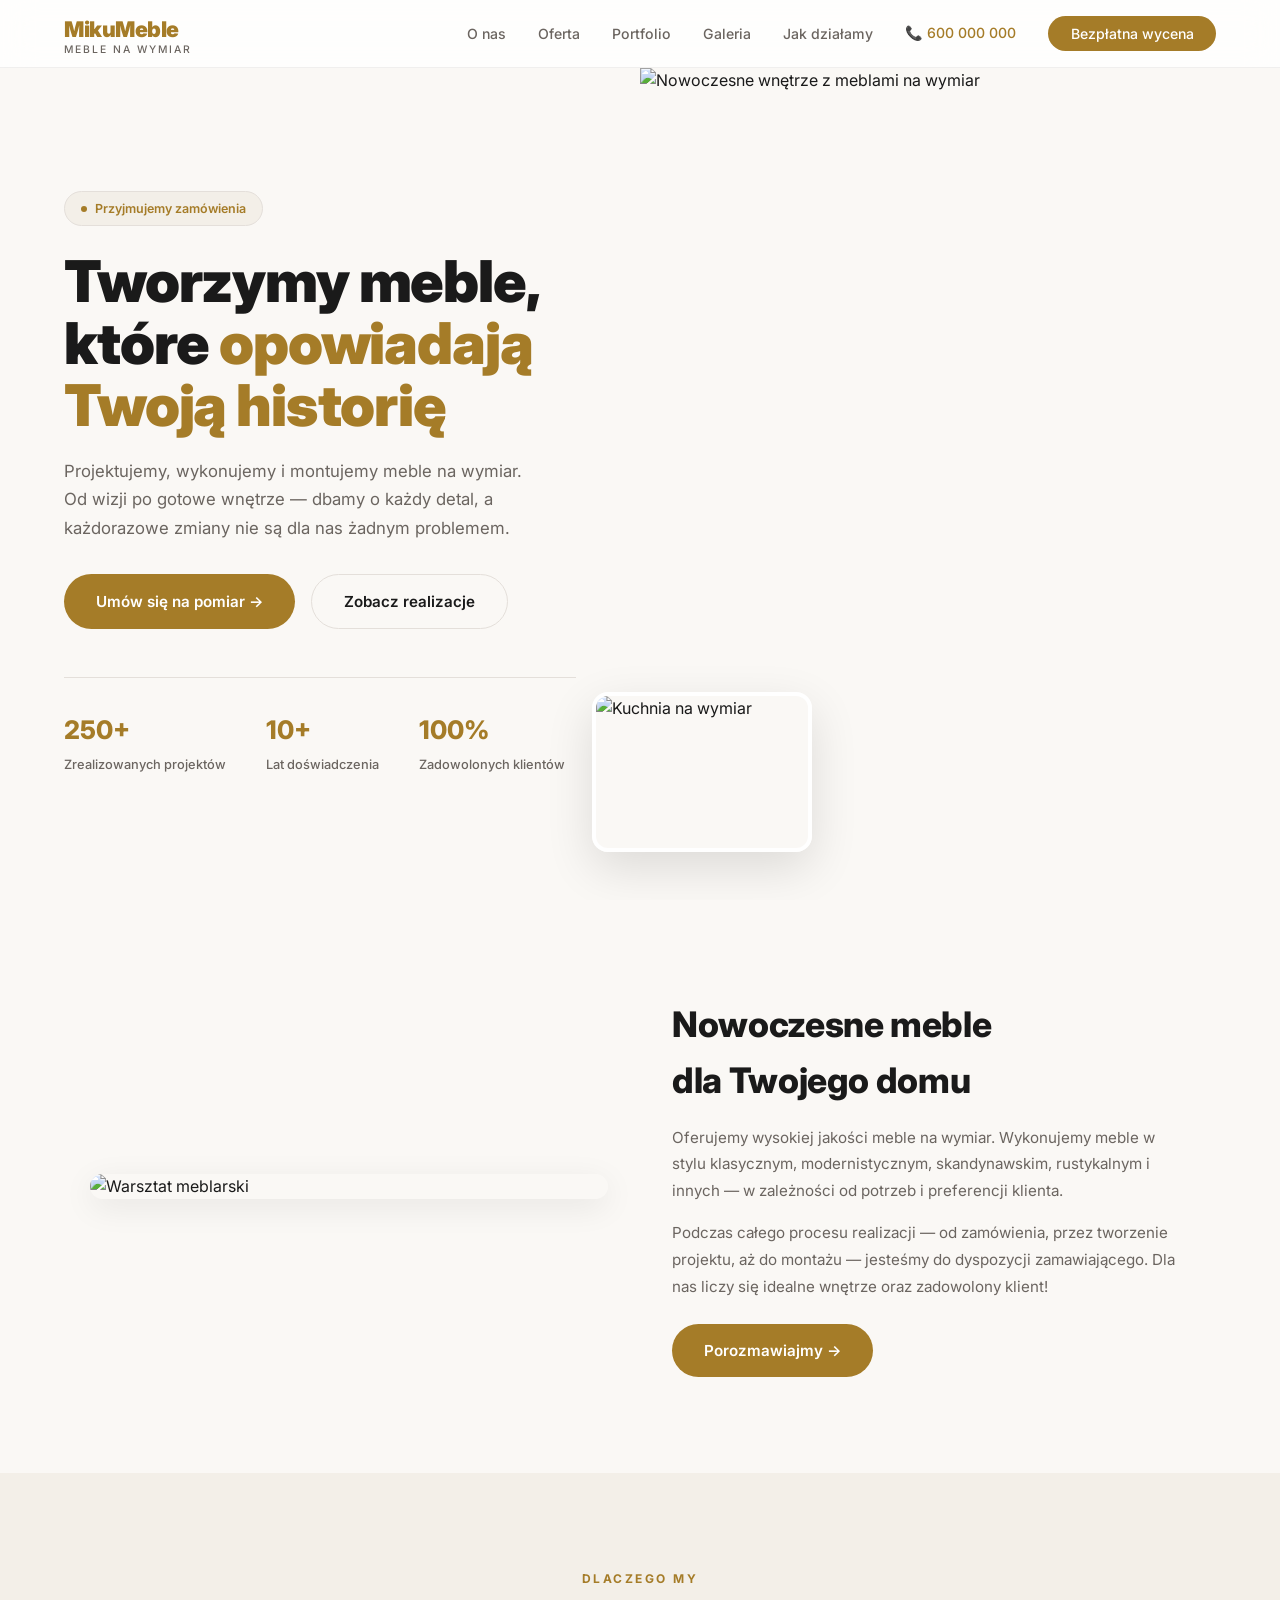
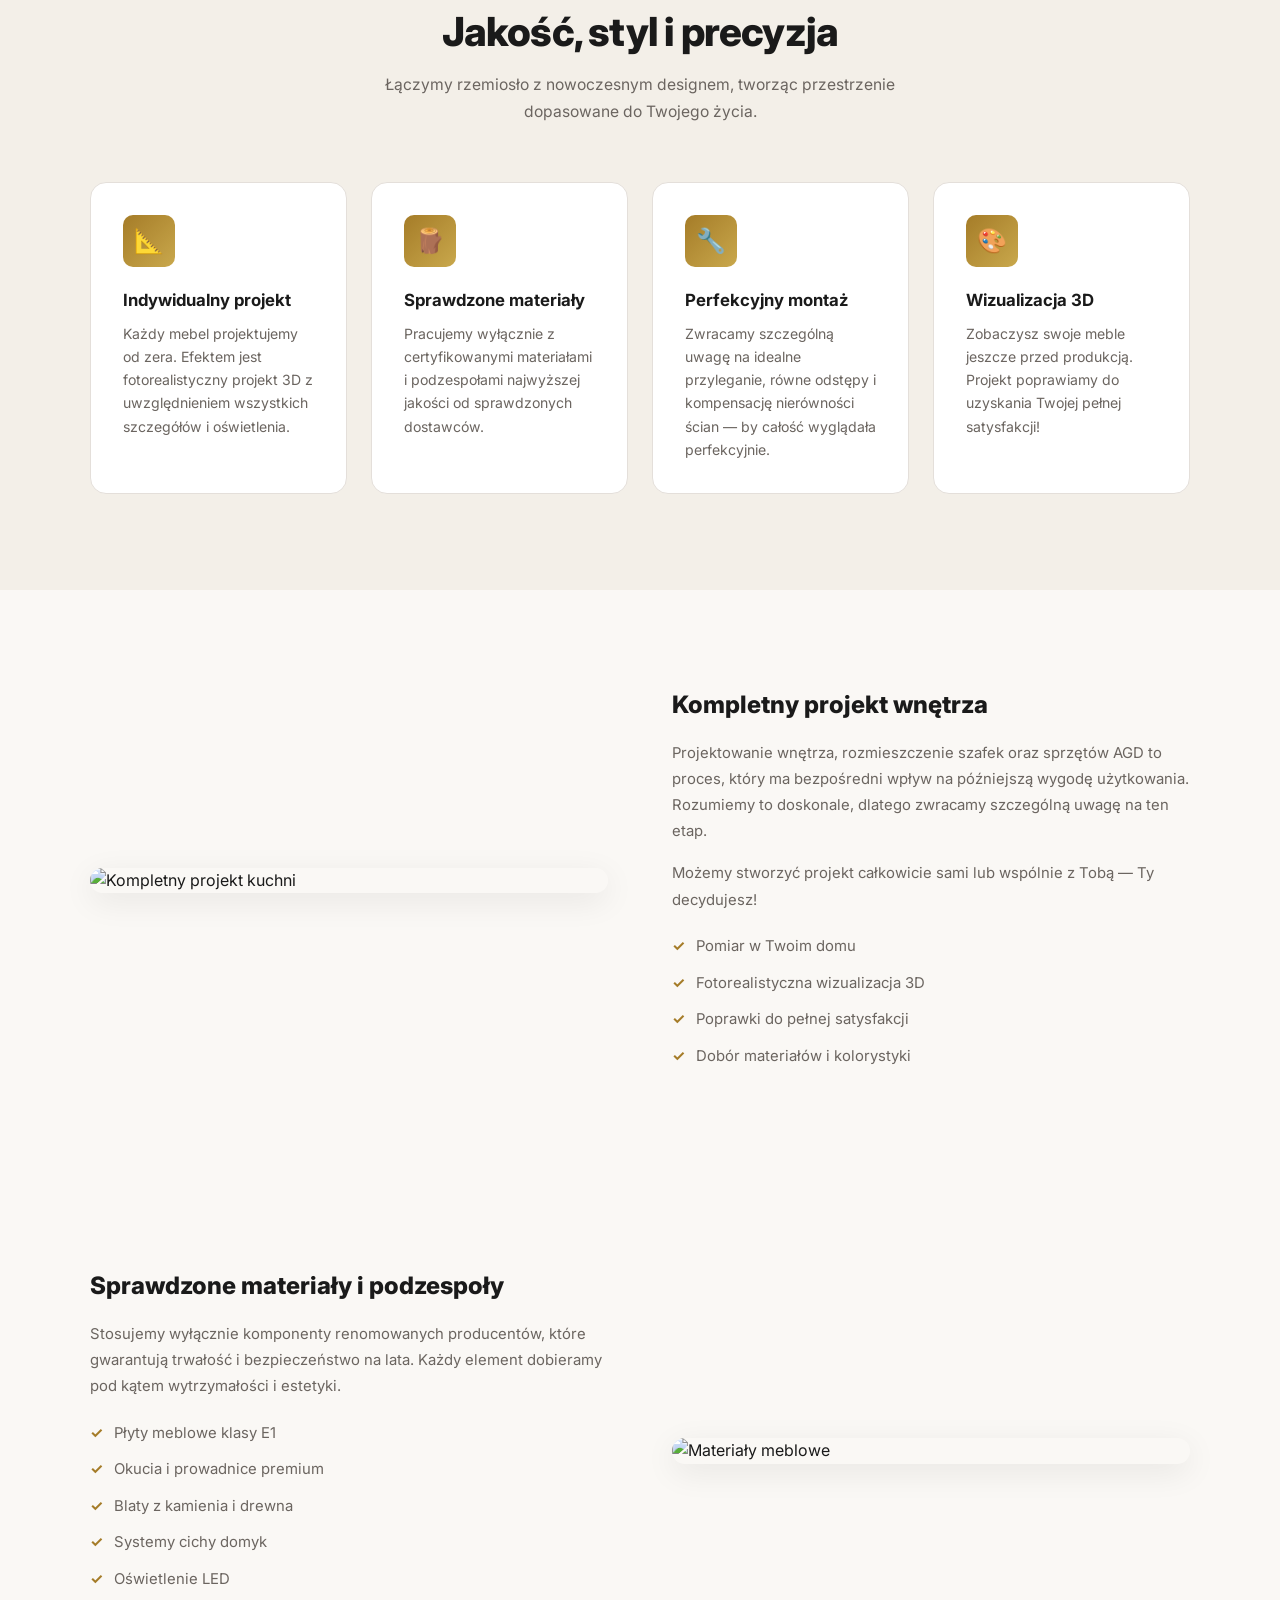
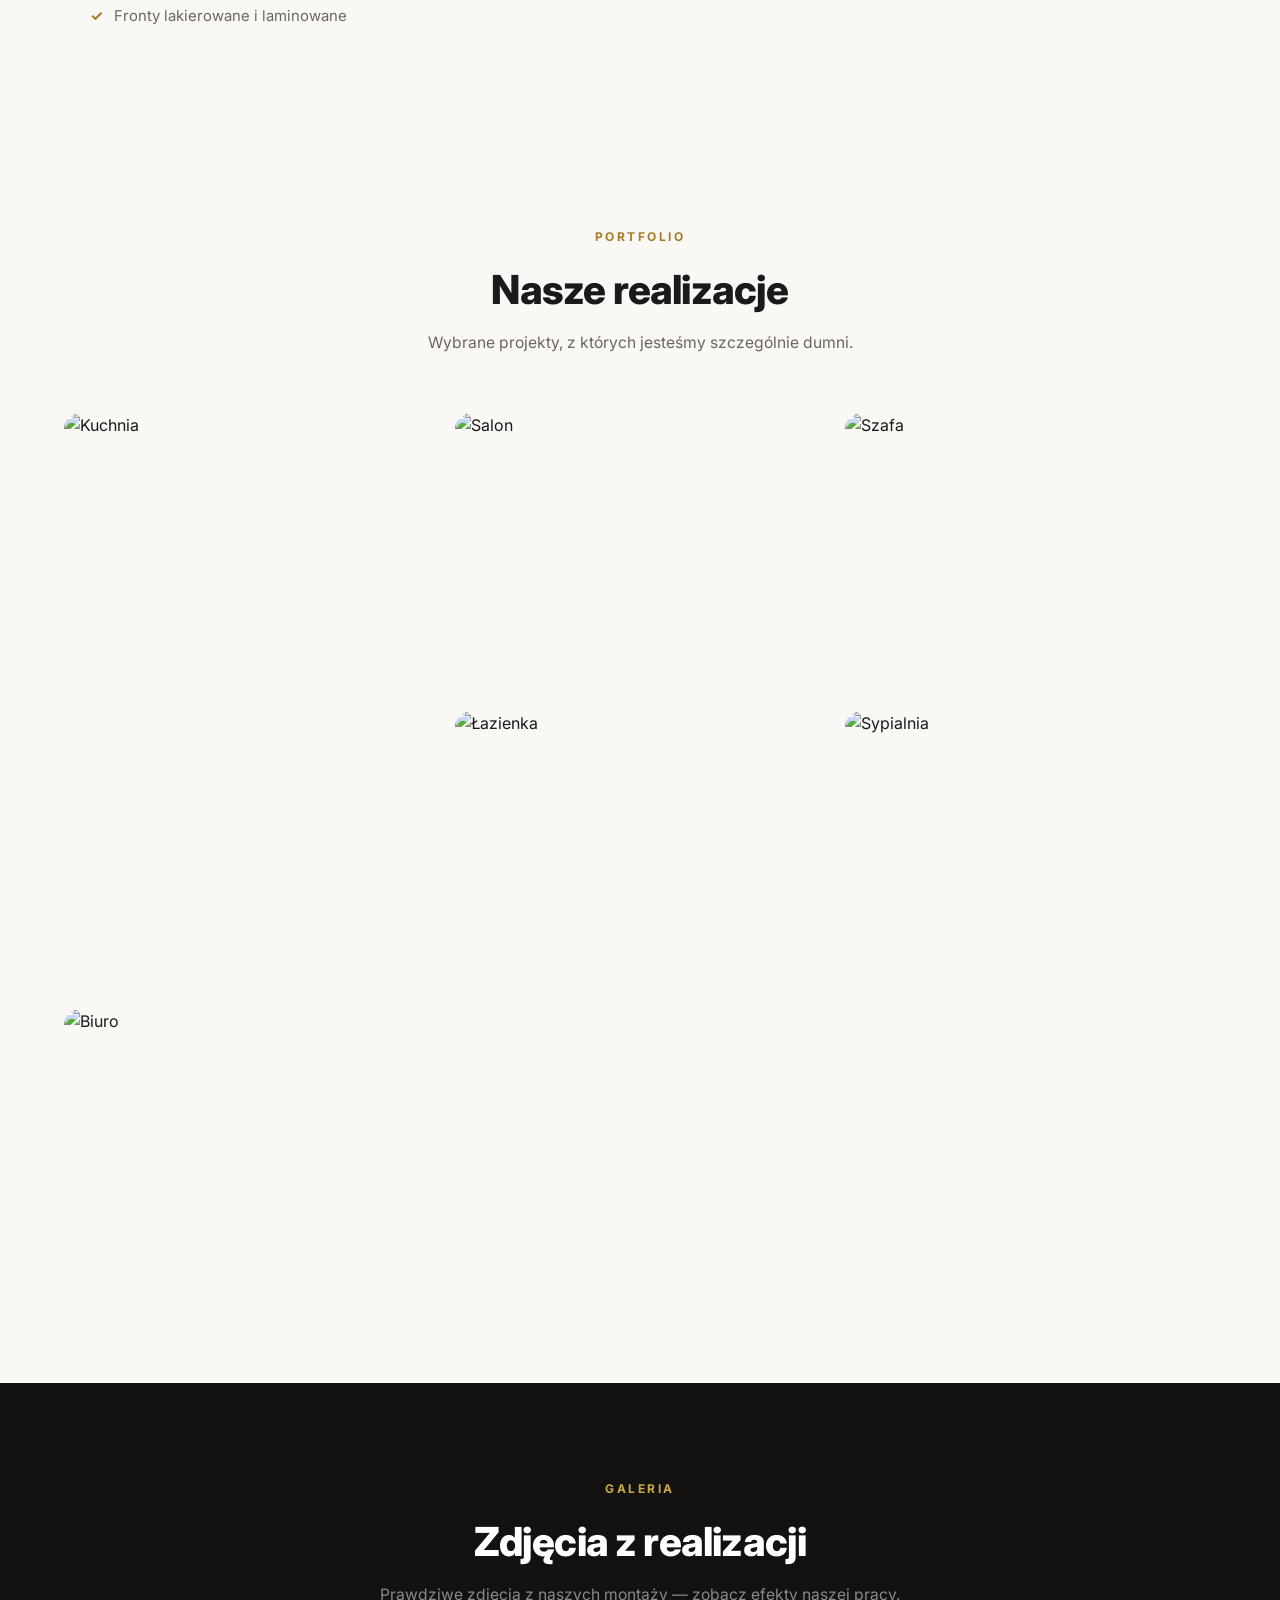
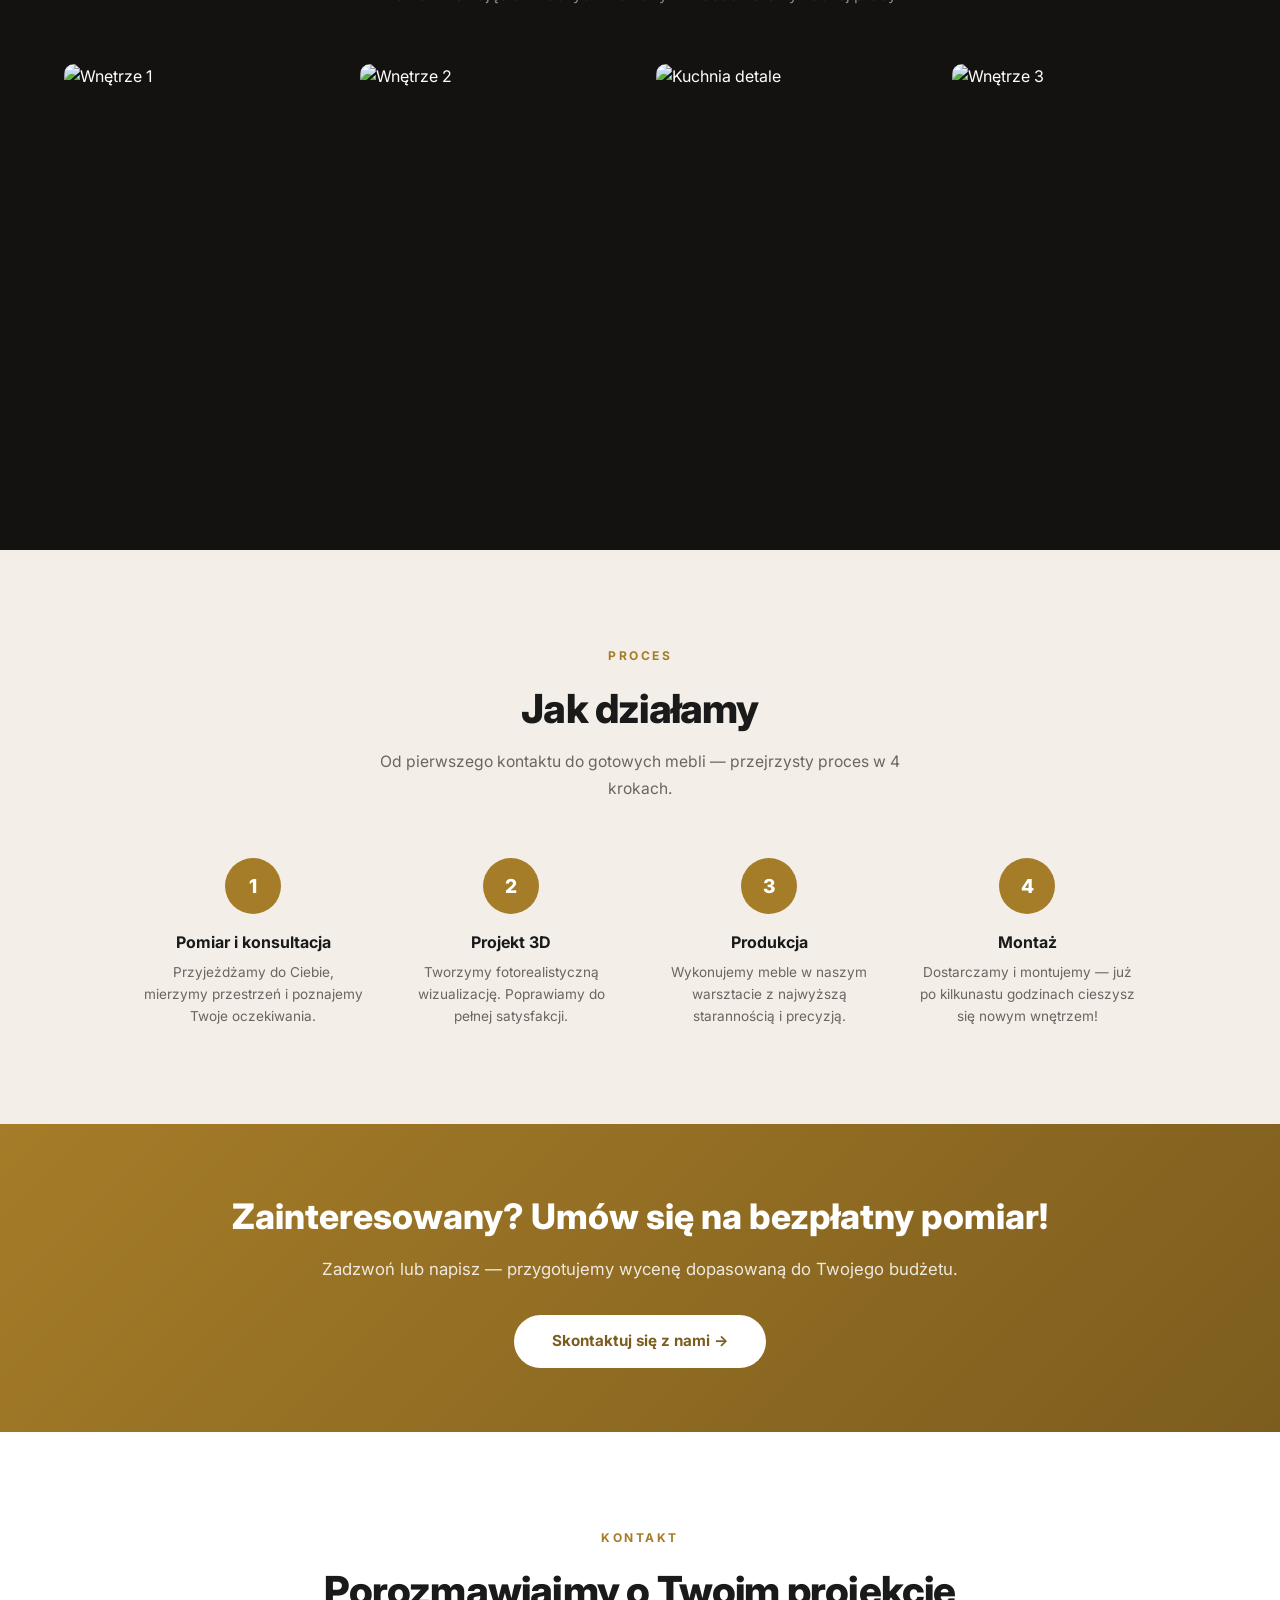
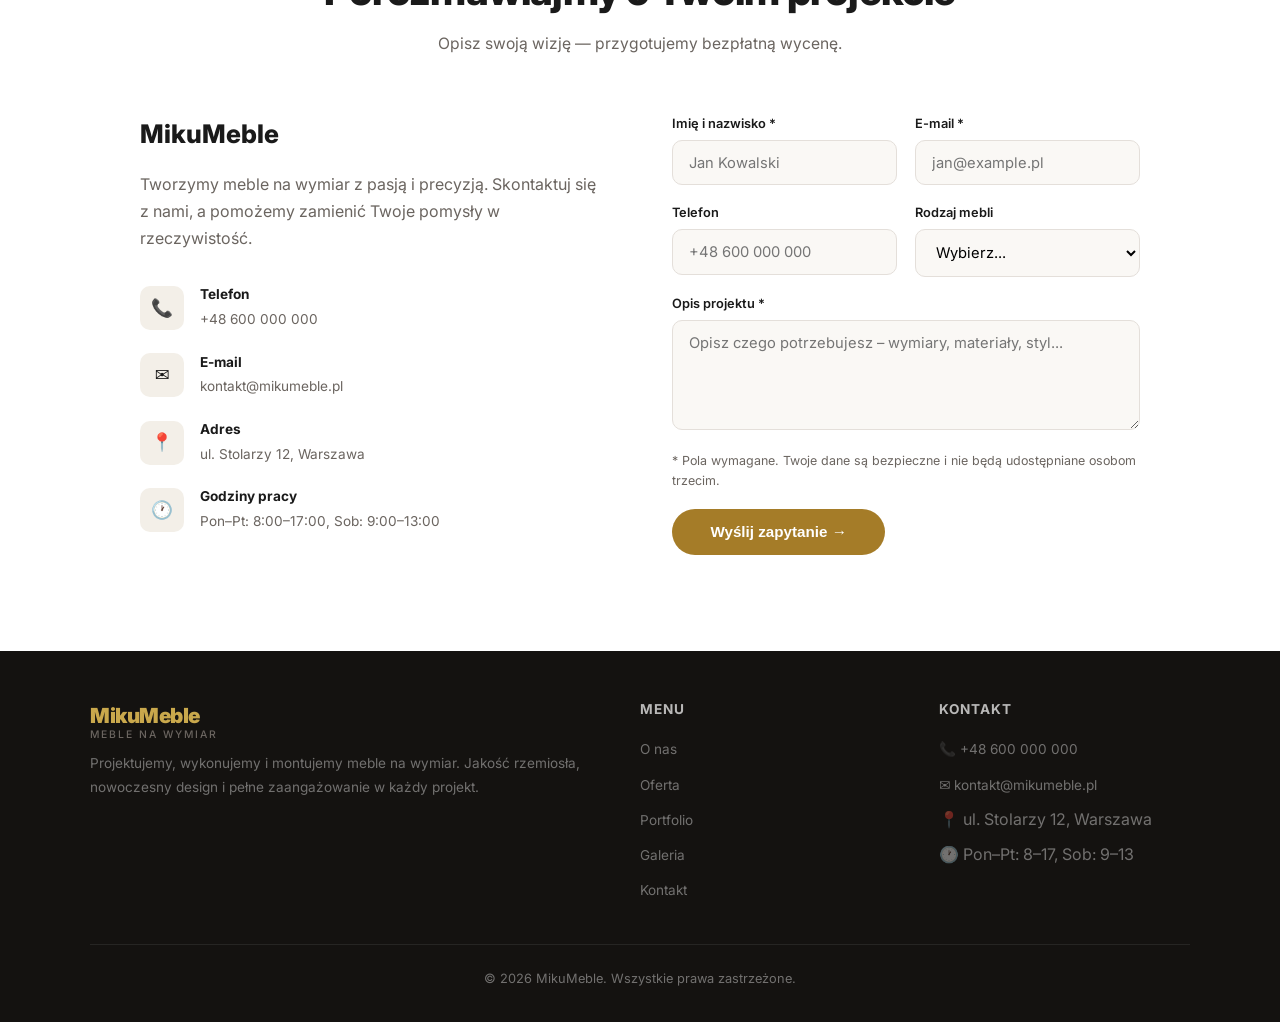
==== commit 4ad99271: "Make portfolio items open in lightbox on click Co-authored-by: beng90 <beng90@users.noreply.github.c" ====
--- a/index.html
+++ b/index.html
@@ -3,30 +3,752 @@
 <head>
   <meta charset="UTF-8">
   <meta name="viewport" content="width=device-width, initial-scale=1.0">
-  <title>Miku Meble</title>
-  <link rel="stylesheet" href="css/style.css">
+  <title>MikuMeble – Meble na wymiar | Produkcja i Montaż</title>
+  <link rel="preconnect" href="https://fonts.googleapis.com">
+  <link href="https://fonts.googleapis.com/css2?family=Inter:wght@400;500;600;700;800;900&display=swap" rel="stylesheet">
+  <style>
+    *, *::before, *::after { margin: 0; padding: 0; box-sizing: border-box; }
+
+    :root {
+      --primary: #a57c28;
+      --primary-dark: #7d5d1e;
+      --primary-light: #c9a84c;
+      --dark: #141210;
+      --text: #1a1a1a;
+      --text-muted: #6b6560;
+      --surface: #ffffff;
+      --bg: #faf8f5;
+      --bg-warm: #f3efe8;
+      --border: #e4dfda;
+      --radius: 16px;
+      --radius-sm: 10px;
+      --shadow-sm: 0 2px 8px rgba(0,0,0,.06);
+      --shadow: 0 8px 32px rgba(0,0,0,.08);
+      --shadow-lg: 0 16px 48px rgba(0,0,0,.12);
+    }
+
+    html { scroll-behavior: smooth; }
+    body { font-family: 'Inter', system-ui, sans-serif; color: var(--text); background: var(--bg); line-height: 1.6; overflow-x: hidden; }
+
+    /* ── NAV ── */
+    nav {
+      position: fixed; top: 0; left: 0; right: 0; z-index: 100;
+      background: rgba(255,255,255,.8); backdrop-filter: blur(16px) saturate(1.8);
+      border-bottom: 1px solid rgba(0,0,0,.06);
+      display: flex; align-items: center; justify-content: space-between;
+      padding: 0 clamp(1.25rem, 5vw, 4rem); height: 68px;
+    }
+    .logo { font-weight: 900; font-size: 1.35rem; color: var(--primary); letter-spacing: -.5px; text-decoration: none; }
+    .logo small { font-weight: 500; font-size: .65rem; color: var(--text-muted); display: block; letter-spacing: 2px; text-transform: uppercase; line-height: 1; margin-top: -2px; }
+    .nav-links { display: flex; gap: 2rem; list-style: none; align-items: center; }
+    .nav-links a { text-decoration: none; color: var(--text-muted); font-size: .88rem; font-weight: 500; transition: color .2s; }
+    .nav-links a:hover { color: var(--primary); }
+    .nav-cta {
+      background: var(--primary); color: #fff !important; padding: .55rem 1.4rem;
+      border-radius: 50px; font-weight: 600; transition: background .2s, transform .2s;
+    }
+    .nav-cta:hover { background: var(--primary-dark) !important; transform: translateY(-1px); }
+    .nav-phone { display: flex; align-items: center; gap: .4rem; color: var(--primary) !important; font-weight: 700; font-size: .92rem; }
+
+    .hamburger { display: none; background: none; border: none; cursor: pointer; flex-direction: column; gap: 5px; padding: 4px; }
+    .hamburger span { display: block; width: 22px; height: 2px; background: var(--text); border-radius: 2px; transition: .3s; }
+
+    /* ── HERO ── */
+    .hero {
+      min-height: 100vh; display: grid; grid-template-columns: 1fr 1fr; align-items: center;
+      padding: 68px 0 0; overflow: hidden;
+    }
+    .hero-content { padding: clamp(2rem, 6vw, 6rem) clamp(1.5rem, 5vw, 5rem); }
+    .hero-badge {
+      display: inline-flex; align-items: center; gap: .5rem;
+      background: var(--bg-warm); border: 1px solid var(--border);
+      padding: .4rem 1rem; border-radius: 50px; font-size: .78rem; font-weight: 600;
+      color: var(--primary); margin-bottom: 1.5rem;
+    }
+    .hero-badge::before { content: ''; width: 6px; height: 6px; background: var(--primary); border-radius: 50%; }
+    .hero h1 { font-size: clamp(2.4rem, 4.5vw, 3.6rem); font-weight: 900; line-height: 1.08; letter-spacing: -.02em; }
+    .hero h1 span { color: var(--primary); }
+    .hero-desc { margin-top: 1.25rem; font-size: 1.05rem; color: var(--text-muted); max-width: 460px; line-height: 1.7; }
+    .hero-actions { display: flex; gap: 1rem; margin-top: 2rem; flex-wrap: wrap; }
+    .btn-primary {
+      display: inline-flex; align-items: center; gap: .5rem;
+      padding: .9rem 2rem; background: var(--primary); color: #fff; text-decoration: none;
+      border-radius: 50px; font-weight: 600; font-size: .95rem; transition: all .25s; border: none; cursor: pointer;
+    }
+    .btn-primary:hover { background: var(--primary-dark); transform: translateY(-2px); box-shadow: 0 8px 24px rgba(165,124,40,.3); }
+    .btn-secondary {
+      display: inline-flex; align-items: center; gap: .5rem;
+      padding: .9rem 2rem; background: transparent; color: var(--text); text-decoration: none;
+      border-radius: 50px; font-weight: 600; font-size: .95rem; border: 1.5px solid var(--border); transition: all .25s;
+    }
+    .btn-secondary:hover { border-color: var(--primary); color: var(--primary); }
+
+    .hero-stats { display: flex; gap: 2.5rem; margin-top: 3rem; padding-top: 2rem; border-top: 1px solid var(--border); }
+    .hero-stat strong { display: block; font-size: 1.6rem; font-weight: 800; color: var(--primary); }
+    .hero-stat span { font-size: .8rem; color: var(--text-muted); font-weight: 500; }
+
+    .hero-visual { position: relative; height: 100%; min-height: 500px; }
+    .hero-img-main { width: 100%; height: 100%; object-fit: cover; }
+    .hero-img-float {
+      position: absolute; bottom: 3rem; left: -3rem; width: 220px; height: 160px; object-fit: cover;
+      border-radius: var(--radius); box-shadow: var(--shadow-lg); border: 4px solid #fff;
+      animation: float 4s ease-in-out infinite;
+    }
+    @keyframes float { 0%,100% { transform: translateY(0); } 50% { transform: translateY(-12px); } }
+
+    /* ── SECTIONS ── */
+    section { padding: clamp(4rem, 8vw, 6rem) clamp(1.25rem, 5vw, 4rem); }
+    .section-label { text-transform: uppercase; font-size: .75rem; font-weight: 700; letter-spacing: 2.5px; color: var(--primary); margin-bottom: .75rem; text-align: center; }
+    .section-title { text-align: center; font-size: clamp(1.8rem, 3.5vw, 2.5rem); font-weight: 800; margin-bottom: .5rem; letter-spacing: -.02em; }
+    .section-subtitle { text-align: center; color: var(--text-muted); margin-bottom: 3.5rem; max-width: 580px; margin-inline: auto; font-size: .98rem; line-height: 1.7; }
+
+    /* ── ABOUT BANNER ── */
+    .about-banner {
+      display: grid; grid-template-columns: 1fr 1fr; gap: 4rem; align-items: center;
+      max-width: 1100px; margin: 0 auto;
+    }
+    .about-banner img { width: 100%; border-radius: var(--radius); box-shadow: var(--shadow); }
+    .about-text h2 { font-size: clamp(1.6rem, 3vw, 2.2rem); font-weight: 800; margin-bottom: 1rem; letter-spacing: -.01em; }
+    .about-text p { color: var(--text-muted); margin-bottom: 1rem; line-height: 1.75; font-size: .95rem; }
+    .about-text .btn-primary { margin-top: .5rem; }
+
+    /* ── FEATURES ── */
+    .features { background: var(--bg-warm); }
+    .features-grid { display: grid; grid-template-columns: repeat(auto-fit, minmax(240px, 1fr)); gap: 1.5rem; max-width: 1100px; margin: 0 auto; }
+    .feature-card {
+      background: var(--surface); border: 1px solid var(--border);
+      border-radius: var(--radius); padding: 2rem; transition: all .3s;
+    }
+    .feature-card:hover { box-shadow: var(--shadow); transform: translateY(-4px); }
+    .feature-icon {
+      width: 52px; height: 52px; border-radius: var(--radius-sm);
+      background: linear-gradient(135deg, var(--primary), var(--primary-light));
+      display: flex; align-items: center; justify-content: center;
+      font-size: 1.5rem; margin-bottom: 1.25rem;
+    }
+    .feature-card h3 { font-size: 1.05rem; margin-bottom: .5rem; font-weight: 700; }
+    .feature-card p { color: var(--text-muted); font-size: .88rem; line-height: 1.65; }
+
+    /* ── SERVICES / KOMPLETNY PROJEKT ── */
+    .services-split {
+      display: grid; grid-template-columns: 1fr 1fr; gap: 4rem; align-items: center;
+      max-width: 1100px; margin: 0 auto;
+    }
+    .services-split.reverse { direction: rtl; }
+    .services-split.reverse > * { direction: ltr; }
+    .services-text h3 { font-size: 1.5rem; font-weight: 800; margin-bottom: 1rem; }
+    .services-text p { color: var(--text-muted); line-height: 1.75; font-size: .93rem; margin-bottom: 1rem; }
+    .services-text ul { list-style: none; margin-top: 1rem; }
+    .services-text ul li { padding: .4rem 0; padding-left: 1.5rem; position: relative; color: var(--text-muted); font-size: .93rem; }
+    .services-text ul li::before { content: '✓'; position: absolute; left: 0; color: var(--primary); font-weight: 700; }
+    .services-img { width: 100%; border-radius: var(--radius); box-shadow: var(--shadow); }
+
+    /* ── PORTFOLIO ── */
+    .portfolio-grid { display: grid; grid-template-columns: repeat(3, 1fr); gap: 1.25rem; max-width: 1200px; margin: 0 auto; }
+    .portfolio-item {
+      position: relative; border-radius: var(--radius); overflow: hidden;
+      aspect-ratio: 4/3; cursor: pointer;
+    }
+    .portfolio-item.tall { grid-row: span 2; aspect-ratio: auto; }
+    .portfolio-item img { width: 100%; height: 100%; object-fit: cover; transition: transform .5s cubic-bezier(.25,.46,.45,.94); }
+    .portfolio-item:hover img { transform: scale(1.08); }
+    .portfolio-overlay {
+      position: absolute; inset: 0;
+      background: linear-gradient(to top, rgba(20,18,16,.75) 0%, rgba(20,18,16,.1) 50%, transparent);
+      display: flex; flex-direction: column; justify-content: flex-end; padding: 1.5rem;
+      opacity: 0; transition: opacity .35s;
+    }
+    .portfolio-item:hover .portfolio-overlay { opacity: 1; }
+    .portfolio-overlay .tag { display: inline-block; background: var(--primary); color: #fff; font-size: .7rem; font-weight: 600; padding: .25rem .7rem; border-radius: 50px; margin-bottom: .5rem; width: fit-content; }
+    .portfolio-overlay h3 { color: #fff; font-size: 1.05rem; font-weight: 700; }
+    .portfolio-overlay p { color: rgba(255,255,255,.75); font-size: .82rem; margin-top: .2rem; }
+
+    /* ── GALLERY / LIGHTBOX ── */
+    #galeria { background: var(--dark); color: #fff; }
+    #galeria .section-label { color: var(--primary-light); }
+    #galeria .section-title { color: #fff; }
+    #galeria .section-subtitle { color: rgba(255,255,255,.5); }
+
+    .gallery-track {
+      display: flex; gap: 1rem; overflow-x: auto; scroll-snap-type: x mandatory;
+      padding-bottom: 1rem; -webkit-overflow-scrolling: touch; scrollbar-width: none;
+      max-width: 1300px; margin: 0 auto;
+    }
+    .gallery-track::-webkit-scrollbar { display: none; }
+    .gallery-thumb {
+      flex: 0 0 280px; aspect-ratio: 3/4; border-radius: var(--radius-sm); overflow: hidden;
+      scroll-snap-align: start; cursor: pointer; position: relative;
+    }
+    .gallery-thumb img { width: 100%; height: 100%; object-fit: cover; transition: transform .4s; }
+    .gallery-thumb:hover img { transform: scale(1.06); }
+    .gallery-thumb::after {
+      content: ''; position: absolute; inset: 0; border-radius: var(--radius-sm);
+      border: 2px solid transparent; transition: border-color .3s;
+    }
+    .gallery-thumb:hover::after { border-color: var(--primary); }
+
+    .lightbox {
+      position: fixed; inset: 0; z-index: 200; background: rgba(0,0,0,.92);
+      display: none; align-items: center; justify-content: center;
+      backdrop-filter: blur(8px); cursor: zoom-out;
+    }
+    .lightbox.open { display: flex; }
+    .lightbox img { max-width: 90vw; max-height: 85vh; object-fit: contain; border-radius: 8px; cursor: default; }
+    .lightbox-close {
+      position: absolute; top: 1.5rem; right: 1.5rem; background: rgba(255,255,255,.15);
+      border: none; color: #fff; width: 44px; height: 44px; border-radius: 50%;
+      font-size: 1.4rem; cursor: pointer; transition: background .2s;
+    }
+    .lightbox-close:hover { background: rgba(255,255,255,.3); }
+    .lightbox-nav {
+      position: absolute; top: 50%; transform: translateY(-50%);
+      background: rgba(255,255,255,.15); border: none; color: #fff;
+      width: 48px; height: 48px; border-radius: 50%; font-size: 1.3rem; cursor: pointer;
+      transition: background .2s;
+    }
+    .lightbox-nav:hover { background: rgba(255,255,255,.3); }
+    .lightbox-prev { left: 1.5rem; }
+    .lightbox-next { right: 1.5rem; }
+
+    /* ── PROCESS ── */
+    .process { background: var(--bg-warm); }
+    .process-steps { display: grid; grid-template-columns: repeat(auto-fit, minmax(220px, 1fr)); gap: 2rem; max-width: 1000px; margin: 0 auto; text-align: center; }
+    .process-step { position: relative; }
+    .step-num {
+      width: 56px; height: 56px; border-radius: 50%; background: var(--primary);
+      color: #fff; font-weight: 800; font-size: 1.2rem;
+      display: inline-flex; align-items: center; justify-content: center; margin-bottom: 1rem;
+    }
+    .process-step h3 { font-size: 1rem; font-weight: 700; margin-bottom: .4rem; }
+    .process-step p { font-size: .85rem; color: var(--text-muted); max-width: 220px; margin: 0 auto; }
+
+    /* ── MATERIALS BANNER ── */
+    .materials-banner {
+      background: var(--dark); color: #fff; border-radius: var(--radius);
+      max-width: 1100px; margin: 0 auto; padding: 3.5rem; display: grid;
+      grid-template-columns: 1fr 1fr; gap: 3rem; align-items: center;
+    }
+    .materials-banner h3 { font-size: 1.6rem; font-weight: 800; margin-bottom: 1rem; }
+    .materials-banner p { color: rgba(255,255,255,.65); line-height: 1.75; font-size: .93rem; margin-bottom: .75rem; }
+    .materials-list { list-style: none; display: grid; grid-template-columns: 1fr 1fr; gap: .5rem .75rem; }
+    .materials-list li { color: rgba(255,255,255,.8); font-size: .88rem; padding-left: 1.3rem; position: relative; }
+    .materials-list li::before { content: '◆'; position: absolute; left: 0; color: var(--primary-light); font-size: .6rem; top: .3rem; }
+    .materials-img { width: 100%; border-radius: var(--radius-sm); }
+
+    /* ── CONTACT ── */
+    #kontakt { background: var(--surface); }
+    .contact-grid { display: grid; grid-template-columns: 1fr 1fr; gap: 4rem; max-width: 1000px; margin: 0 auto; align-items: start; }
+    .contact-info h3 { font-size: 1.6rem; font-weight: 800; margin-bottom: 1rem; }
+    .contact-info p { color: var(--text-muted); margin-bottom: 2rem; line-height: 1.7; }
+    .contact-detail { display: flex; align-items: center; gap: 1rem; margin-bottom: 1.25rem; }
+    .contact-detail .icon {
+      width: 44px; height: 44px; border-radius: var(--radius-sm); background: var(--bg-warm);
+      display: flex; align-items: center; justify-content: center; font-size: 1.1rem; flex-shrink: 0;
+    }
+    .contact-detail strong { display: block; font-size: .85rem; }
+    .contact-detail span { font-size: .85rem; color: var(--text-muted); }
+
+    .contact-form { display: flex; flex-direction: column; gap: 1.1rem; }
+    .form-row { display: grid; grid-template-columns: 1fr 1fr; gap: 1.1rem; }
+    .field label { font-size: .8rem; font-weight: 600; margin-bottom: .35rem; display: block; color: var(--text); }
+    .field input, .field textarea, .field select {
+      width: 100%; padding: .8rem 1rem; border: 1.5px solid var(--border);
+      border-radius: var(--radius-sm); font-family: inherit; font-size: .92rem;
+      background: var(--bg); transition: border-color .2s, box-shadow .2s;
+    }
+    .field input:focus, .field textarea:focus, .field select:focus {
+      outline: none; border-color: var(--primary); box-shadow: 0 0 0 3px rgba(165,124,40,.12);
+    }
+    .field textarea { resize: vertical; min-height: 110px; }
+    .submit-btn {
+      padding: .9rem 2.4rem; background: var(--primary); color: #fff; border: none;
+      border-radius: 50px; font-weight: 700; font-size: .95rem; cursor: pointer;
+      transition: all .25s; align-self: flex-start;
+    }
+    .submit-btn:hover { background: var(--primary-dark); transform: translateY(-2px); box-shadow: 0 8px 24px rgba(165,124,40,.25); }
+    .form-note { font-size: .78rem; color: var(--text-muted); margin-top: -.25rem; }
+    .form-success { display: none; text-align: center; padding: 3rem 1rem; }
+    .form-success.show { display: block; }
+    .form-success h3 { color: var(--primary); margin-bottom: .5rem; font-size: 1.3rem; }
+
+    /* ── CTA BAND ── */
+    .cta-band {
+      background: linear-gradient(135deg, var(--primary), var(--primary-dark));
+      text-align: center; padding: 4rem 2rem; color: #fff;
+    }
+    .cta-band h2 { font-size: clamp(1.6rem, 3vw, 2.2rem); font-weight: 800; margin-bottom: .75rem; }
+    .cta-band p { opacity: .85; margin-bottom: 2rem; font-size: 1.05rem; }
+    .cta-band .btn-white {
+      display: inline-flex; align-items: center; gap: .5rem;
+      padding: .9rem 2.4rem; background: #fff; color: var(--primary-dark);
+      border-radius: 50px; font-weight: 700; font-size: .95rem; text-decoration: none;
+      transition: all .25s;
+    }
+    .cta-band .btn-white:hover { transform: translateY(-2px); box-shadow: 0 8px 24px rgba(0,0,0,.2); }
+
+    /* ── FOOTER ── */
+    footer {
+      background: var(--dark); color: rgba(255,255,255,.4); padding: 3rem 2rem 2rem;
+    }
+    .footer-grid {
+      display: grid; grid-template-columns: 2fr 1fr 1fr; gap: 3rem;
+      max-width: 1100px; margin: 0 auto; padding-bottom: 2rem;
+      border-bottom: 1px solid rgba(255,255,255,.08);
+    }
+    .footer-brand .logo { color: var(--primary-light); font-size: 1.3rem; }
+    .footer-brand p { margin-top: .75rem; font-size: .85rem; line-height: 1.7; color: rgba(255,255,255,.4); }
+    footer h4 { color: rgba(255,255,255,.7); font-size: .85rem; font-weight: 700; margin-bottom: 1rem; text-transform: uppercase; letter-spacing: 1px; }
+    .footer-links { list-style: none; }
+    .footer-links li { margin-bottom: .6rem; }
+    .footer-links a { color: rgba(255,255,255,.4); text-decoration: none; font-size: .85rem; transition: color .2s; }
+    .footer-links a:hover { color: var(--primary-light); }
+    .footer-bottom { max-width: 1100px; margin: 1.5rem auto 0; font-size: .8rem; text-align: center; }
+
+    /* ── MOBILE ── */
+    @media (max-width: 900px) {
+      .hero { grid-template-columns: 1fr; }
+      .hero-visual { min-height: 350px; order: -1; }
+      .hero-img-float { display: none; }
+      .hero-stats { gap: 1.5rem; }
+      .about-banner, .services-split, .contact-grid { grid-template-columns: 1fr; gap: 2rem; }
+      .services-split.reverse { direction: ltr; }
+      .portfolio-grid { grid-template-columns: 1fr 1fr; }
+      .portfolio-item.tall { grid-row: auto; aspect-ratio: 4/3; }
+      .materials-banner { grid-template-columns: 1fr; padding: 2.5rem; }
+      .footer-grid { grid-template-columns: 1fr; gap: 2rem; }
+    }
+    @media (max-width: 640px) {
+      .nav-links {
+        display: none; position: absolute; top: 68px; left: 0; right: 0;
+        background: rgba(255,255,255,.97); backdrop-filter: blur(16px);
+        flex-direction: column; padding: 1.5rem 2rem; gap: 1.25rem;
+        border-bottom: 1px solid var(--border);
+      }
+      .nav-links.open { display: flex; }
+      .hamburger { display: flex; }
+      .portfolio-grid { grid-template-columns: 1fr; }
+      .form-row { grid-template-columns: 1fr; }
+      .gallery-thumb { flex: 0 0 220px; }
+      .materials-list { grid-template-columns: 1fr; }
+    }
+
+    /* ── SCROLL ANIMATIONS ── */
+    .reveal { opacity: 0; transform: translateY(30px); transition: opacity .7s, transform .7s cubic-bezier(.25,.46,.45,.94); }
+    .reveal.visible { opacity: 1; transform: translateY(0); }
+  </style>
 </head>
 <body>
-  <header class="header">
-    <nav class="nav">
-      <a href="/" class="logo-link" aria-label="Strona główna – Miku Meble">
-        <img src="images/logo.png" alt="Miku Meble" class="logo" />
-      </a>
-      <ul class="nav-links">
-        <li><a href="/">Strona główna</a></li>
-        <li><a href="/oferta">Oferta</a></li>
-        <li><a href="/kontakt">Kontakt</a></li>
+
+<!-- NAV -->
+<nav>
+  <a href="#" class="logo">MikuMeble<small>meble na wymiar</small></a>
+  <ul class="nav-links" id="navLinks">
+    <li><a href="#o-nas">O nas</a></li>
+    <li><a href="#oferta">Oferta</a></li>
+    <li><a href="#portfolio">Portfolio</a></li>
+    <li><a href="#galeria">Galeria</a></li>
+    <li><a href="#proces">Jak działamy</a></li>
+    <li><a href="tel:+48600000000" class="nav-phone">📞 600 000 000</a></li>
+    <li><a href="#kontakt" class="nav-cta">Bezpłatna wycena</a></li>
+  </ul>
+  <button class="hamburger" id="hamburger" aria-label="Menu">
+    <span></span><span></span><span></span>
+  </button>
+</nav>
+
+<!-- HERO -->
+<section class="hero">
+  <div class="hero-content">
+    <div class="hero-badge">Przyjmujemy zamówienia</div>
+    <h1>Tworzymy meble,<br>które <span>opowiadają<br>Twoją historię</span></h1>
+    <p class="hero-desc">Projektujemy, wykonujemy i montujemy meble na wymiar. Od wizji po gotowe wnętrze — dbamy o każdy detal, a każdorazowe zmiany nie są dla nas żadnym problemem.</p>
+    <div class="hero-actions">
+      <a href="#kontakt" class="btn-primary">Umów się na pomiar &rarr;</a>
+      <a href="#galeria" class="btn-secondary">Zobacz realizacje</a>
+    </div>
+    <div class="hero-stats">
+      <div class="hero-stat"><strong>250+</strong><span>Zrealizowanych projektów</span></div>
+      <div class="hero-stat"><strong>10+</strong><span>Lat doświadczenia</span></div>
+      <div class="hero-stat"><strong>100%</strong><span>Zadowolonych klientów</span></div>
+    </div>
+  </div>
+  <div class="hero-visual">
+    <img class="hero-img-main" src="https://images.unsplash.com/photo-1600585154340-be6161a56a0c?w=900&h=1000&fit=crop" alt="Nowoczesne wnętrze z meblami na wymiar">
+    <img class="hero-img-float" src="https://images.unsplash.com/photo-1556909114-f6e7ad7d3136?w=400&h=300&fit=crop" alt="Kuchnia na wymiar">
+  </div>
+</section>
+
+<!-- O NAS -->
+<section id="o-nas">
+  <div class="about-banner reveal">
+    <img src="https://images.unsplash.com/photo-1600607687939-ce8a6c25118c?w=600&h=500&fit=crop" alt="Warsztat meblarski">
+    <div class="about-text">
+      <h2>Nowoczesne meble<br>dla Twojego domu</h2>
+      <p>Oferujemy wysokiej jakości meble na wymiar. Wykonujemy meble w stylu klasycznym, modernistycznym, skandynawskim, rustykalnym i innych — w zależności od potrzeb i preferencji klienta.</p>
+      <p>Podczas całego procesu realizacji — od zamówienia, przez tworzenie projektu, aż do montażu — jesteśmy do dyspozycji zamawiającego. Dla nas liczy się idealne wnętrze oraz zadowolony klient!</p>
+      <a href="#kontakt" class="btn-primary">Porozmawiajmy &rarr;</a>
+    </div>
+  </div>
+</section>
+
+<!-- DLACZEGO MY -->
+<section class="features">
+  <div class="section-label">Dlaczego my</div>
+  <h2 class="section-title">Jakość, styl i precyzja</h2>
+  <p class="section-subtitle">Łączymy rzemiosło z nowoczesnym designem, tworząc przestrzenie dopasowane do Twojego życia.</p>
+  <div class="features-grid">
+    <div class="feature-card reveal">
+      <div class="feature-icon">📐</div>
+      <h3>Indywidualny projekt</h3>
+      <p>Każdy mebel projektujemy od zera. Efektem jest fotorealistyczny projekt 3D z uwzględnieniem wszystkich szczegółów i oświetlenia.</p>
+    </div>
+    <div class="feature-card reveal">
+      <div class="feature-icon">🪵</div>
+      <h3>Sprawdzone materiały</h3>
+      <p>Pracujemy wyłącznie z certyfikowanymi materiałami i podzespołami najwyższej jakości od sprawdzonych dostawców.</p>
+    </div>
+    <div class="feature-card reveal">
+      <div class="feature-icon">🔧</div>
+      <h3>Perfekcyjny montaż</h3>
+      <p>Zwracamy szczególną uwagę na idealne przyleganie, równe odstępy i kompensację nierówności ścian — by całość wyglądała perfekcyjnie.</p>
+    </div>
+    <div class="feature-card reveal">
+      <div class="feature-icon">🎨</div>
+      <h3>Wizualizacja 3D</h3>
+      <p>Zobaczysz swoje meble jeszcze przed produkcją. Projekt poprawiamy do uzyskania Twojej pełnej satysfakcji!</p>
+    </div>
+  </div>
+</section>
+
+<!-- OFERTA - KOMPLETNY PROJEKT -->
+<section id="oferta">
+  <div class="services-split reveal">
+    <img class="services-img" src="https://images.unsplash.com/photo-1556909114-f6e7ad7d3136?w=600&h=450&fit=crop" alt="Kompletny projekt kuchni">
+    <div class="services-text">
+      <h3>Kompletny projekt wnętrza</h3>
+      <p>Projektowanie wnętrza, rozmieszczenie szafek oraz sprzętów AGD to proces, który ma bezpośredni wpływ na późniejszą wygodę użytkowania. Rozumiemy to doskonale, dlatego zwracamy szczególną uwagę na ten etap.</p>
+      <p>Możemy stworzyć projekt całkowicie sami lub wspólnie z Tobą — Ty decydujesz!</p>
+      <ul>
+        <li>Pomiar w Twoim domu</li>
+        <li>Fotorealistyczna wizualizacja 3D</li>
+        <li>Poprawki do pełnej satysfakcji</li>
+        <li>Dobór materiałów i kolorystyki</li>
       </ul>
-    </nav>
-  </header>
-
-  <main class="main">
-    <h1>Witamy w Miku Meble</h1>
-    <p>Najlepsze meble dla Twojego domu.</p>
-  </main>
-
-  <footer class="footer">
-    <p>&copy; 2026 Miku Meble. Wszelkie prawa zastrzeżone.</p>
-  </footer>
+    </div>
+  </div>
+</section>
+
+<!-- SPRAWDZONE MATERIAŁY -->
+<section>
+  <div class="services-split reverse reveal">
+    <img class="services-img" src="https://images.unsplash.com/photo-1618220179428-22790b461013?w=600&h=450&fit=crop" alt="Materiały meblowe">
+    <div class="services-text">
+      <h3>Sprawdzone materiały i podzespoły</h3>
+      <p>Stosujemy wyłącznie komponenty renomowanych producentów, które gwarantują trwałość i bezpieczeństwo na lata. Każdy element dobieramy pod kątem wytrzymałości i estetyki.</p>
+      <ul>
+        <li>Płyty meblowe klasy E1</li>
+        <li>Okucia i prowadnice premium</li>
+        <li>Blaty z kamienia i drewna</li>
+        <li>Systemy cichy domyk</li>
+        <li>Oświetlenie LED</li>
+        <li>Fronty lakierowane i laminowane</li>
+      </ul>
+    </div>
+  </div>
+</section>
+
+<!-- PORTFOLIO -->
+<section id="portfolio">
+  <div class="section-label">Portfolio</div>
+  <h2 class="section-title">Nasze realizacje</h2>
+  <p class="section-subtitle">Wybrane projekty, z których jesteśmy szczególnie dumni.</p>
+  <div class="portfolio-grid">
+    <div class="portfolio-item tall reveal" data-portfolio="0">
+      <img src="https://images.unsplash.com/photo-1556909114-f6e7ad7d3136?w=600&h=900&fit=crop" alt="Kuchnia">
+      <div class="portfolio-overlay">
+        <span class="tag">Kuchnia</span>
+        <h3>Nowoczesna kuchnia z wyspą</h3>
+        <p>Biały lakier, blat dębowy, oświetlenie LED</p>
+      </div>
+    </div>
+    <div class="portfolio-item reveal" data-portfolio="1">
+      <img src="https://images.unsplash.com/photo-1555041469-a586c61ea9bc?w=600&h=450&fit=crop" alt="Salon">
+      <div class="portfolio-overlay">
+        <span class="tag">Salon</span>
+        <h3>Meble wypoczynkowe</h3>
+        <p>Styl skandynawski, naturalne drewno</p>
+      </div>
+    </div>
+    <div class="portfolio-item reveal" data-portfolio="2">
+      <img src="https://images.unsplash.com/photo-1595428774223-ef52624120d2?w=600&h=450&fit=crop" alt="Szafa">
+      <div class="portfolio-overlay">
+        <span class="tag">Garderoba</span>
+        <h3>Szafa wnękowa</h3>
+        <p>Drzwi przesuwne, oświetlenie wewnętrzne</p>
+      </div>
+    </div>
+    <div class="portfolio-item reveal" data-portfolio="3">
+      <img src="https://images.unsplash.com/photo-1618220179428-22790b461013?w=600&h=450&fit=crop" alt="Łazienka">
+      <div class="portfolio-overlay">
+        <span class="tag">Łazienka</span>
+        <h3>Zabudowa łazienkowa</h3>
+        <p>Blat z kamienia, wodoodporne wykończenie</p>
+      </div>
+    </div>
+    <div class="portfolio-item tall reveal" data-portfolio="4">
+      <img src="https://images.unsplash.com/photo-1631679706909-1844bbd07221?w=600&h=900&fit=crop" alt="Sypialnia">
+      <div class="portfolio-overlay">
+        <span class="tag">Sypialnia</span>
+        <h3>Sypialnia marzeń</h3>
+        <p>Łóżko tapicerowane, szafki nocne, komoda</p>
+      </div>
+    </div>
+    <div class="portfolio-item reveal" data-portfolio="5">
+      <img src="https://images.unsplash.com/photo-1532372576444-dda954194ad0?w=600&h=450&fit=crop" alt="Biuro">
+      <div class="portfolio-overlay">
+        <span class="tag">Biuro</span>
+        <h3>Biurko narożne z regałami</h3>
+        <p>Biurko narożne z regałami</p>
+      </div>
+    </div>
+  </div>
+</section>
+
+<!-- GALERIA -->
+<section id="galeria">
+  <div class="section-label">Galeria</div>
+  <h2 class="section-title">Zdjęcia z realizacji</h2>
+  <p class="section-subtitle">Prawdziwe zdjęcia z naszych montaży — zobacz efekty naszej pracy.</p>
+  <div class="gallery-track" id="galleryTrack">
+    <div class="gallery-thumb" data-idx="0"><img src="https://images.unsplash.com/photo-1600585154340-be6161a56a0c?w=500&h=670&fit=crop" alt="Wnętrze 1"></div>
+    <div class="gallery-thumb" data-idx="1"><img src="https://images.unsplash.com/photo-1600210492486-724fe5c67fb0?w=500&h=670&fit=crop" alt="Wnętrze 2"></div>
+    <div class="gallery-thumb" data-idx="2"><img src="https://images.unsplash.com/photo-1556909114-f6e7ad7d3136?w=500&h=670&fit=crop" alt="Kuchnia detale"></div>
+    <div class="gallery-thumb" data-idx="3"><img src="https://images.unsplash.com/photo-1616486338812-3dadae4b4ace?w=500&h=670&fit=crop" alt="Wnętrze 3"></div>
+    <div class="gallery-thumb" data-idx="4"><img src="https://images.unsplash.com/photo-1618220179428-22790b461013?w=500&h=670&fit=crop" alt="Łazienka detale"></div>
+    <div class="gallery-thumb" data-idx="5"><img src="https://images.unsplash.com/photo-1595428774223-ef52624120d2?w=500&h=670&fit=crop" alt="Garderoba detale"></div>
+    <div class="gallery-thumb" data-idx="6"><img src="https://images.unsplash.com/photo-1631679706909-1844bbd07221?w=500&h=670&fit=crop" alt="Sypialnia detale"></div>
+    <div class="gallery-thumb" data-idx="7"><img src="https://images.unsplash.com/photo-1555041469-a586c61ea9bc?w=500&h=670&fit=crop" alt="Salon detale"></div>
+    <div class="gallery-thumb" data-idx="8"><img src="https://images.unsplash.com/photo-1600585154526-990dced4db0d?w=500&h=670&fit=crop" alt="Wnętrze 4"></div>
+    <div class="gallery-thumb" data-idx="9"><img src="https://images.unsplash.com/photo-1532372576444-dda954194ad0?w=500&h=670&fit=crop" alt="Biuro detale"></div>
+  </div>
+</section>
+
+<!-- LIGHTBOX -->
+<div class="lightbox" id="lightbox">
+  <button class="lightbox-close" id="lightboxClose">&times;</button>
+  <button class="lightbox-nav lightbox-prev" id="lightboxPrev">&#8249;</button>
+  <button class="lightbox-nav lightbox-next" id="lightboxNext">&#8250;</button>
+  <img src="" alt="Powiększone zdjęcie" id="lightboxImg">
+</div>
+
+<!-- PROCES -->
+<section id="proces" class="process">
+  <div class="section-label">Proces</div>
+  <h2 class="section-title">Jak działamy</h2>
+  <p class="section-subtitle">Od pierwszego kontaktu do gotowych mebli — przejrzysty proces w 4 krokach.</p>
+  <div class="process-steps">
+    <div class="process-step reveal">
+      <div class="step-num">1</div>
+      <h3>Pomiar i konsultacja</h3>
+      <p>Przyjeżdżamy do Ciebie, mierzymy przestrzeń i poznajemy Twoje oczekiwania.</p>
+    </div>
+    <div class="process-step reveal">
+      <div class="step-num">2</div>
+      <h3>Projekt 3D</h3>
+      <p>Tworzymy fotorealistyczną wizualizację. Poprawiamy do pełnej satysfakcji.</p>
+    </div>
+    <div class="process-step reveal">
+      <div class="step-num">3</div>
+      <h3>Produkcja</h3>
+      <p>Wykonujemy meble w naszym warsztacie z najwyższą starannością i precyzją.</p>
+    </div>
+    <div class="process-step reveal">
+      <div class="step-num">4</div>
+      <h3>Montaż</h3>
+      <p>Dostarczamy i montujemy — już po kilkunastu godzinach cieszysz się nowym wnętrzem!</p>
+    </div>
+  </div>
+</section>
+
+<!-- CTA BAND -->
+<section class="cta-band">
+  <h2>Zainteresowany? Umów się na bezpłatny pomiar!</h2>
+  <p>Zadzwoń lub napisz — przygotujemy wycenę dopasowaną do Twojego budżetu.</p>
+  <a href="#kontakt" class="btn-white">Skontaktuj się z nami &rarr;</a>
+</section>
+
+<!-- KONTAKT -->
+<section id="kontakt">
+  <div class="section-label">Kontakt</div>
+  <h2 class="section-title">Porozmawiajmy o Twoim projekcie</h2>
+  <p class="section-subtitle">Opisz swoją wizję — przygotujemy bezpłatną wycenę.</p>
+  <div class="contact-grid">
+    <div class="contact-info reveal">
+      <h3>MikuMeble</h3>
+      <p>Tworzymy meble na wymiar z pasją i precyzją. Skontaktuj się z nami, a pomożemy zamienić Twoje pomysły w rzeczywistość.</p>
+      <div class="contact-detail">
+        <div class="icon">📞</div>
+        <div><strong>Telefon</strong><span>+48 600 000 000</span></div>
+      </div>
+      <div class="contact-detail">
+        <div class="icon">✉️</div>
+        <div><strong>E-mail</strong><span>kontakt@mikumeble.pl</span></div>
+      </div>
+      <div class="contact-detail">
+        <div class="icon">📍</div>
+        <div><strong>Adres</strong><span>ul. Stolarzy 12, Warszawa</span></div>
+      </div>
+      <div class="contact-detail">
+        <div class="icon">🕐</div>
+        <div><strong>Godziny pracy</strong><span>Pon–Pt: 8:00–17:00, Sob: 9:00–13:00</span></div>
+      </div>
+    </div>
+    <div class="reveal">
+      <form class="contact-form" id="contactForm">
+        <div class="form-row">
+          <div class="field">
+            <label for="name">Imię i nazwisko *</label>
+            <input type="text" id="name" name="name" required placeholder="Jan Kowalski">
+          </div>
+          <div class="field">
+            <label for="email">E-mail *</label>
+            <input type="email" id="email" name="email" required placeholder="jan@example.pl">
+          </div>
+        </div>
+        <div class="form-row">
+          <div class="field">
+            <label for="phone">Telefon</label>
+            <input type="tel" id="phone" name="phone" placeholder="+48 600 000 000">
+          </div>
+          <div class="field">
+            <label for="service">Rodzaj mebli</label>
+            <select id="service" name="service">
+              <option value="">Wybierz...</option>
+              <option>Kuchnia</option>
+              <option>Szafa / garderoba</option>
+              <option>Łazienka</option>
+              <option>Salon</option>
+              <option>Sypialnia</option>
+              <option>Biuro</option>
+              <option>Inne</option>
+            </select>
+          </div>
+        </div>
+        <div class="field">
+          <label for="message">Opis projektu *</label>
+          <textarea id="message" name="message" required placeholder="Opisz czego potrzebujesz – wymiary, materiały, styl..."></textarea>
+        </div>
+        <p class="form-note">* Pola wymagane. Twoje dane są bezpieczne i nie będą udostępniane osobom trzecim.</p>
+        <button type="submit" class="submit-btn">Wyślij zapytanie &rarr;</button>
+      </form>
+      <div class="form-success" id="formSuccess">
+        <h3>Dziękujemy!</h3>
+        <p>Twoje zapytanie zostało wysłane. Odezwiemy się w ciągu 24 godzin.</p>
+      </div>
+    </div>
+  </div>
+</section>
+
+<footer>
+  <div class="footer-grid">
+    <div class="footer-brand">
+      <div class="logo">MikuMeble<small>meble na wymiar</small></div>
+      <p>Projektujemy, wykonujemy i montujemy meble na wymiar. Jakość rzemiosła, nowoczesny design i pełne zaangażowanie w każdy projekt.</p>
+    </div>
+    <div>
+      <h4>Menu</h4>
+      <ul class="footer-links">
+        <li><a href="#o-nas">O nas</a></li>
+        <li><a href="#oferta">Oferta</a></li>
+        <li><a href="#portfolio">Portfolio</a></li>
+        <li><a href="#galeria">Galeria</a></li>
+        <li><a href="#kontakt">Kontakt</a></li>
+      </ul>
+    </div>
+    <div>
+      <h4>Kontakt</h4>
+      <ul class="footer-links">
+        <li><a href="tel:+48600000000">📞 +48 600 000 000</a></li>
+        <li><a href="mailto:kontakt@mikumeble.pl">✉️ kontakt@mikumeble.pl</a></li>
+        <li>📍 ul. Stolarzy 12, Warszawa</li>
+        <li>🕐 Pon–Pt: 8–17, Sob: 9–13</li>
+      </ul>
+    </div>
+  </div>
+  <div class="footer-bottom">&copy; 2026 MikuMeble. Wszystkie prawa zastrzeżone.</div>
+</footer>
+
+<script>
+  document.getElementById('hamburger').addEventListener('click', () => {
+    document.getElementById('navLinks').classList.toggle('open');
+  });
+  document.querySelectorAll('.nav-links a').forEach(a => {
+    a.addEventListener('click', () => document.getElementById('navLinks').classList.remove('open'));
+  });
+
+  document.getElementById('contactForm').addEventListener('submit', e => {
+    e.preventDefault();
+    document.getElementById('contactForm').style.display = 'none';
+    document.getElementById('formSuccess').classList.add('show');
+  });
+
+  const reveals = document.querySelectorAll('.reveal');
+  const observer = new IntersectionObserver((entries) => {
+    entries.forEach(e => { if (e.isIntersecting) { e.target.classList.add('visible'); observer.unobserve(e.target); } });
+  }, { threshold: 0.15 });
+  reveals.forEach(el => observer.observe(el));
+
+  const lightbox = document.getElementById('lightbox');
+  const lightboxImg = document.getElementById('lightboxImg');
+  let currentIdx = 0;
+  let activeSet = [];
+
+  function openLightbox(images, idx) {
+    activeSet = images;
+    currentIdx = idx;
+    lightboxImg.src = activeSet[currentIdx];
+    lightbox.classList.add('open');
+    document.body.style.overflow = 'hidden';
+  }
+
+  // Portfolio lightbox
+  const portfolioItems = document.querySelectorAll('[data-portfolio]');
+  const portfolioImages = Array.from(portfolioItems).map(p => p.querySelector('img').src.replace(/w=\d+&h=\d+/, 'w=1200&h=1600'));
+  portfolioItems.forEach(p => {
+    p.addEventListener('click', () => openLightbox(portfolioImages, parseInt(p.dataset.portfolio)));
+  });
+
+  // Gallery lightbox
+  const thumbs = document.querySelectorAll('.gallery-thumb');
+  const galleryImages = Array.from(thumbs).map(t => t.querySelector('img').src.replace(/w=\d+&h=\d+/, 'w=1200&h=1600'));
+  thumbs.forEach(t => {
+    t.addEventListener('click', () => openLightbox(galleryImages, parseInt(t.dataset.idx)));
+  });
+
+  function closeLightbox() {
+    lightbox.classList.remove('open');
+    document.body.style.overflow = '';
+  }
+
+  document.getElementById('lightboxClose').addEventListener('click', closeLightbox);
+  lightbox.addEventListener('click', e => { if (e.target === lightbox) closeLightbox(); });
+  document.getElementById('lightboxPrev').addEventListener('click', e => {
+    e.stopPropagation();
+    currentIdx = (currentIdx - 1 + activeSet.length) % activeSet.length;
+    lightboxImg.src = activeSet[currentIdx];
+  });
+  document.getElementById('lightboxNext').addEventListener('click', e => {
+    e.stopPropagation();
+    currentIdx = (currentIdx + 1) % activeSet.length;
+    lightboxImg.src = activeSet[currentIdx];
+  });
+  document.addEventListener('keydown', e => {
+    if (!lightbox.classList.contains('open')) return;
+    if (e.key === 'Escape') closeLightbox();
+    if (e.key === 'ArrowLeft') document.getElementById('lightboxPrev').click();
+    if (e.key === 'ArrowRight') document.getElementById('lightboxNext').click();
+  });
+</script>
+
 </body>
 </html>
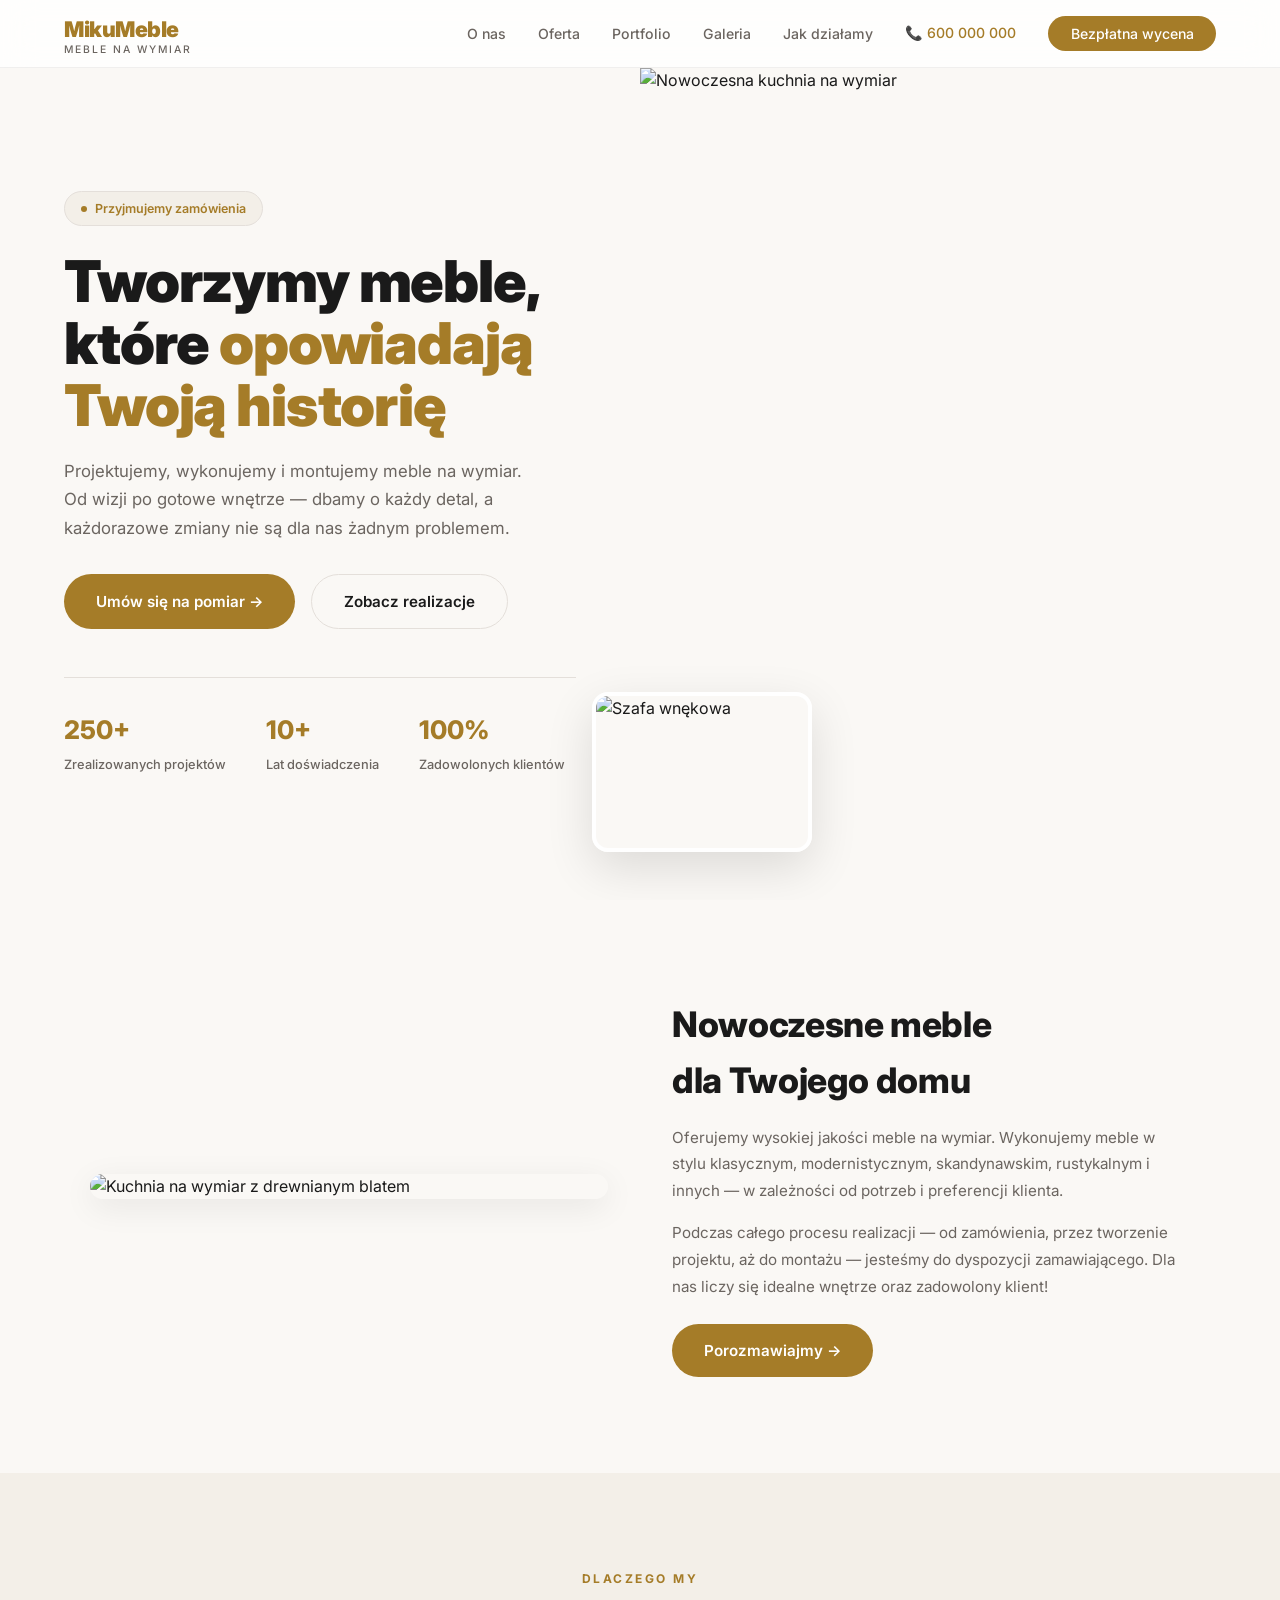
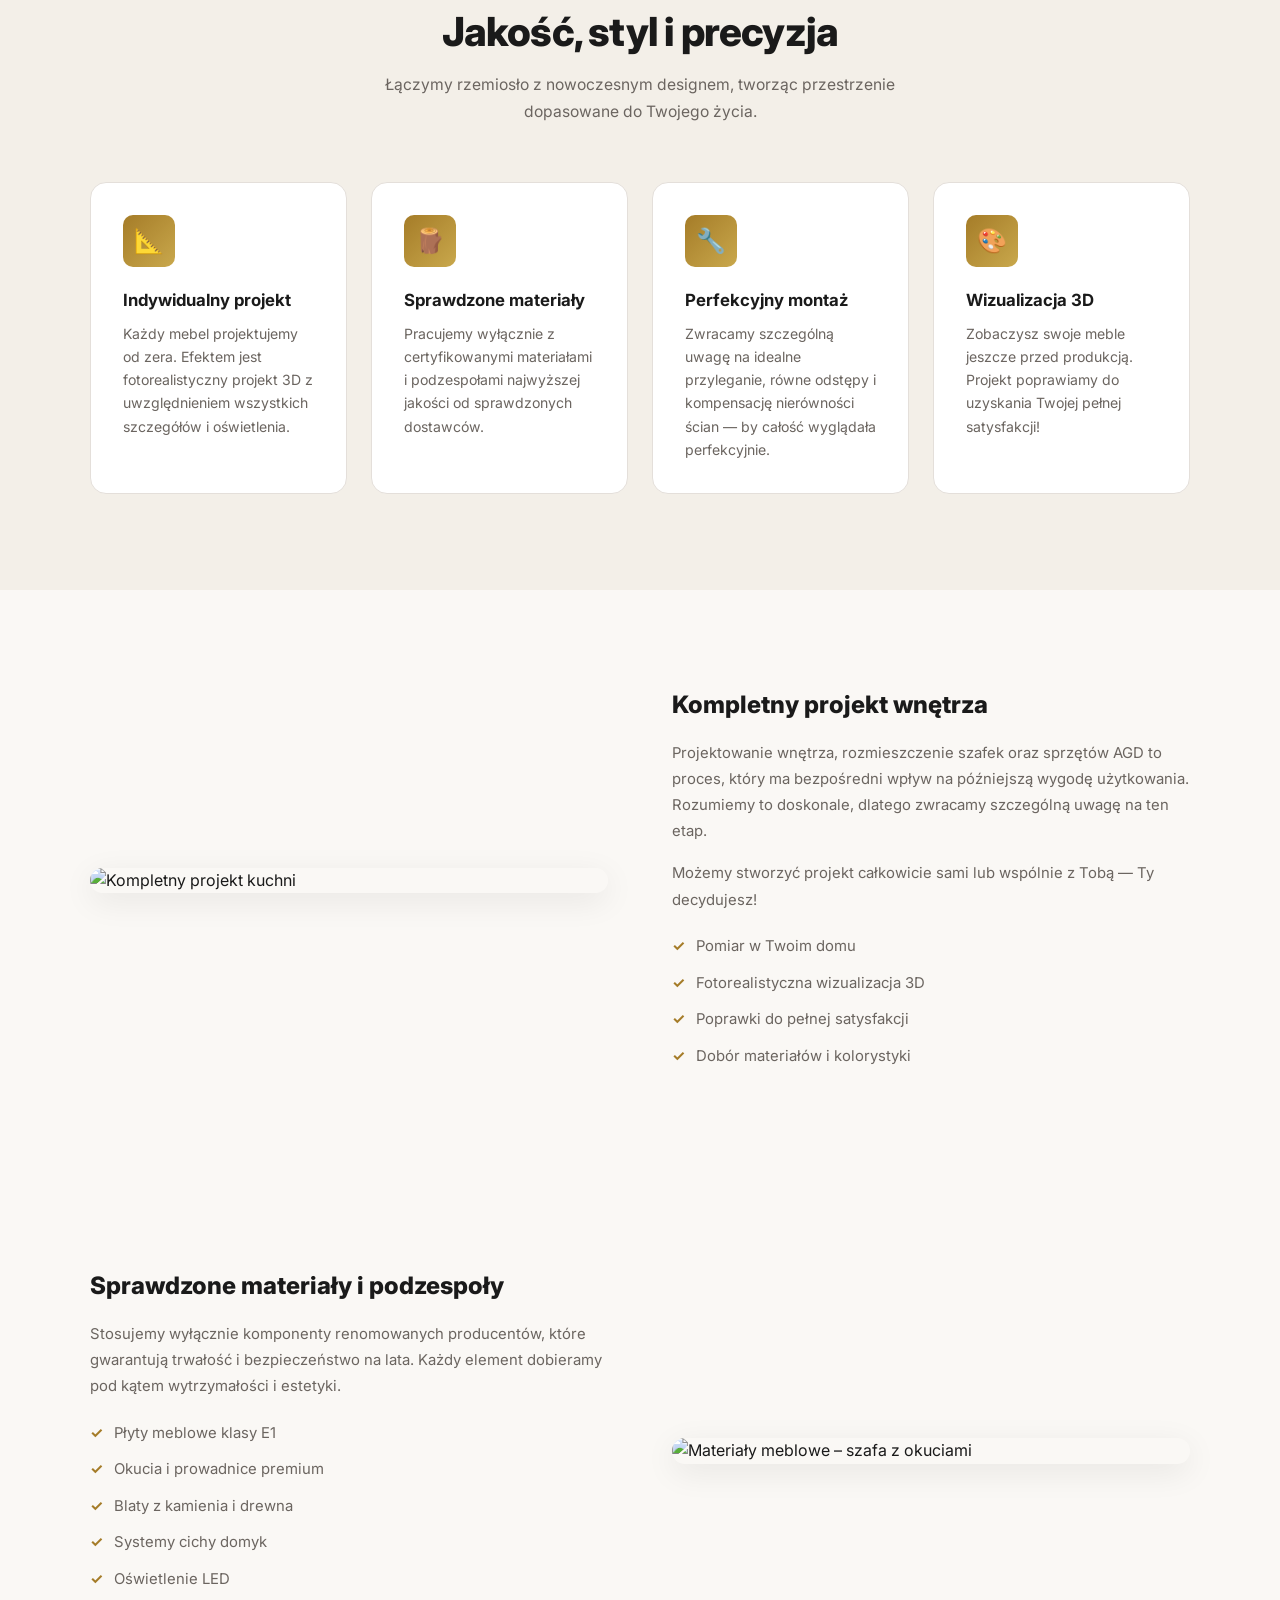
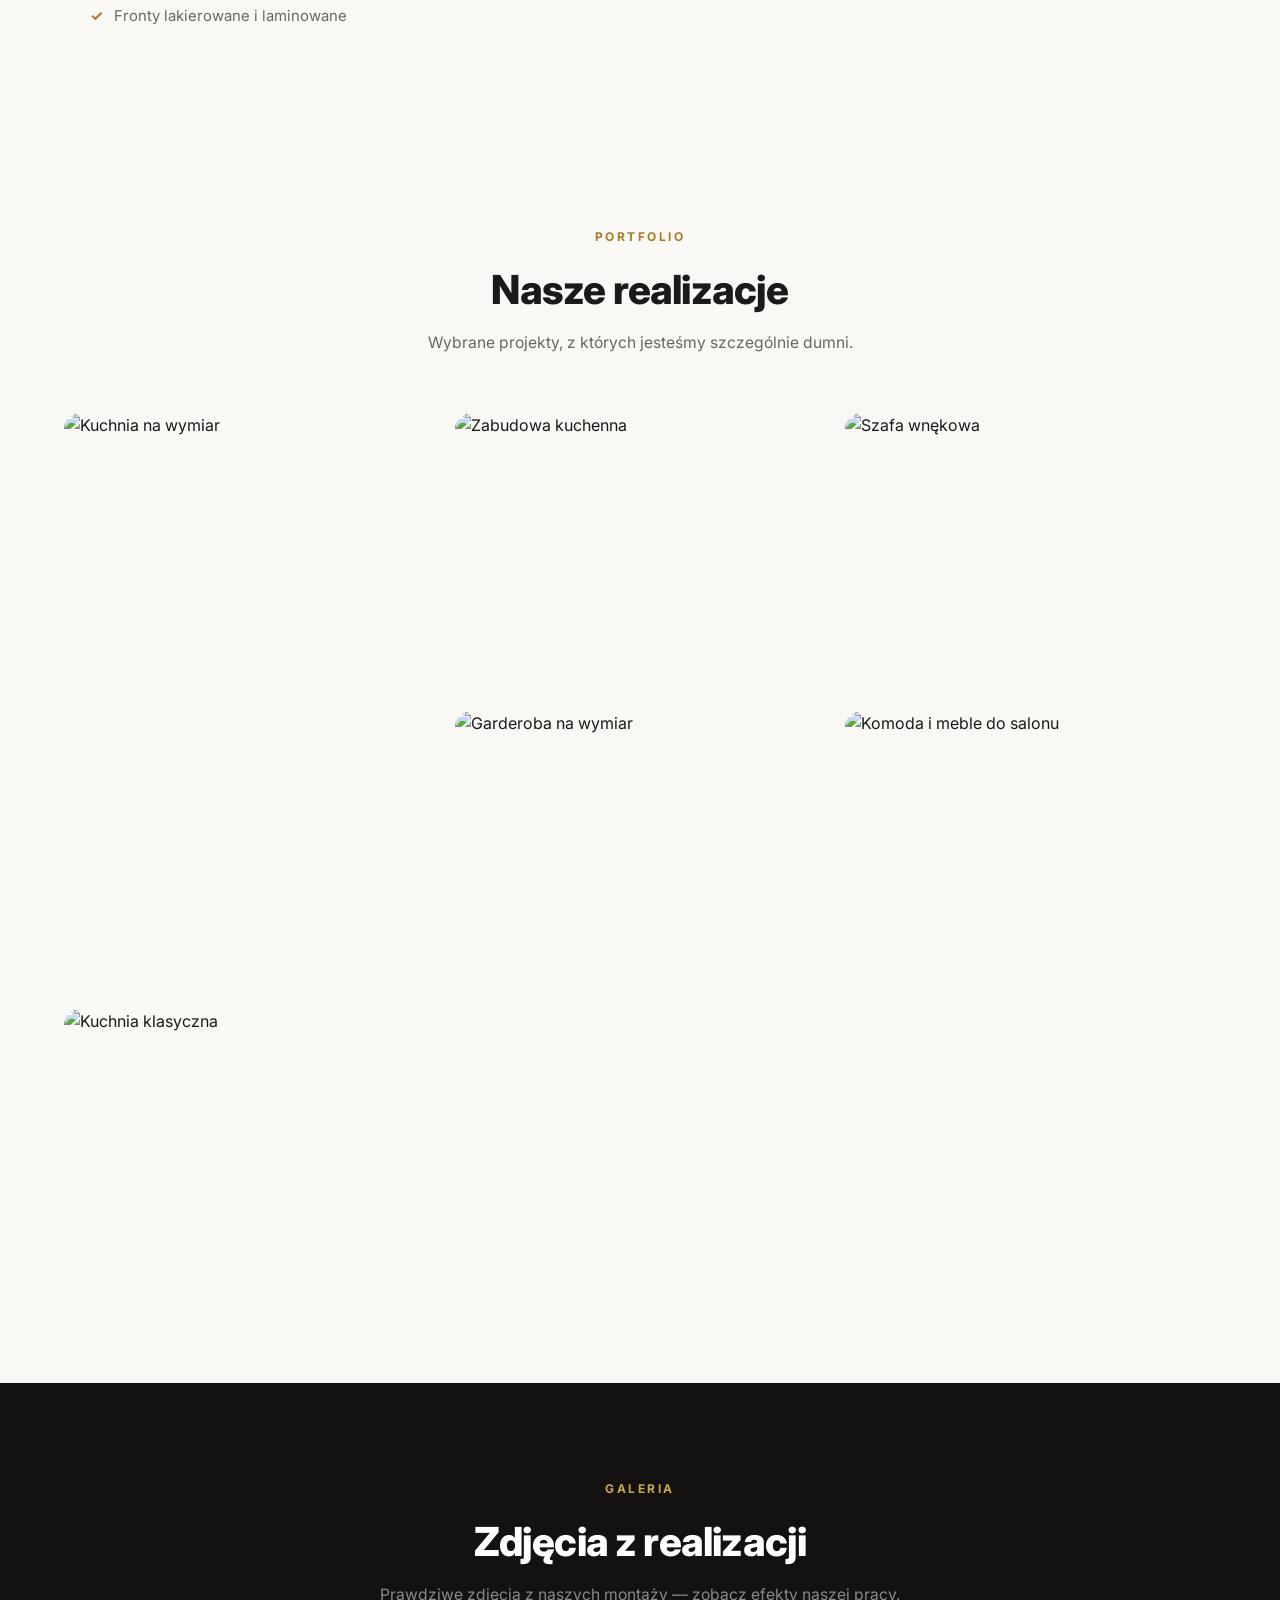
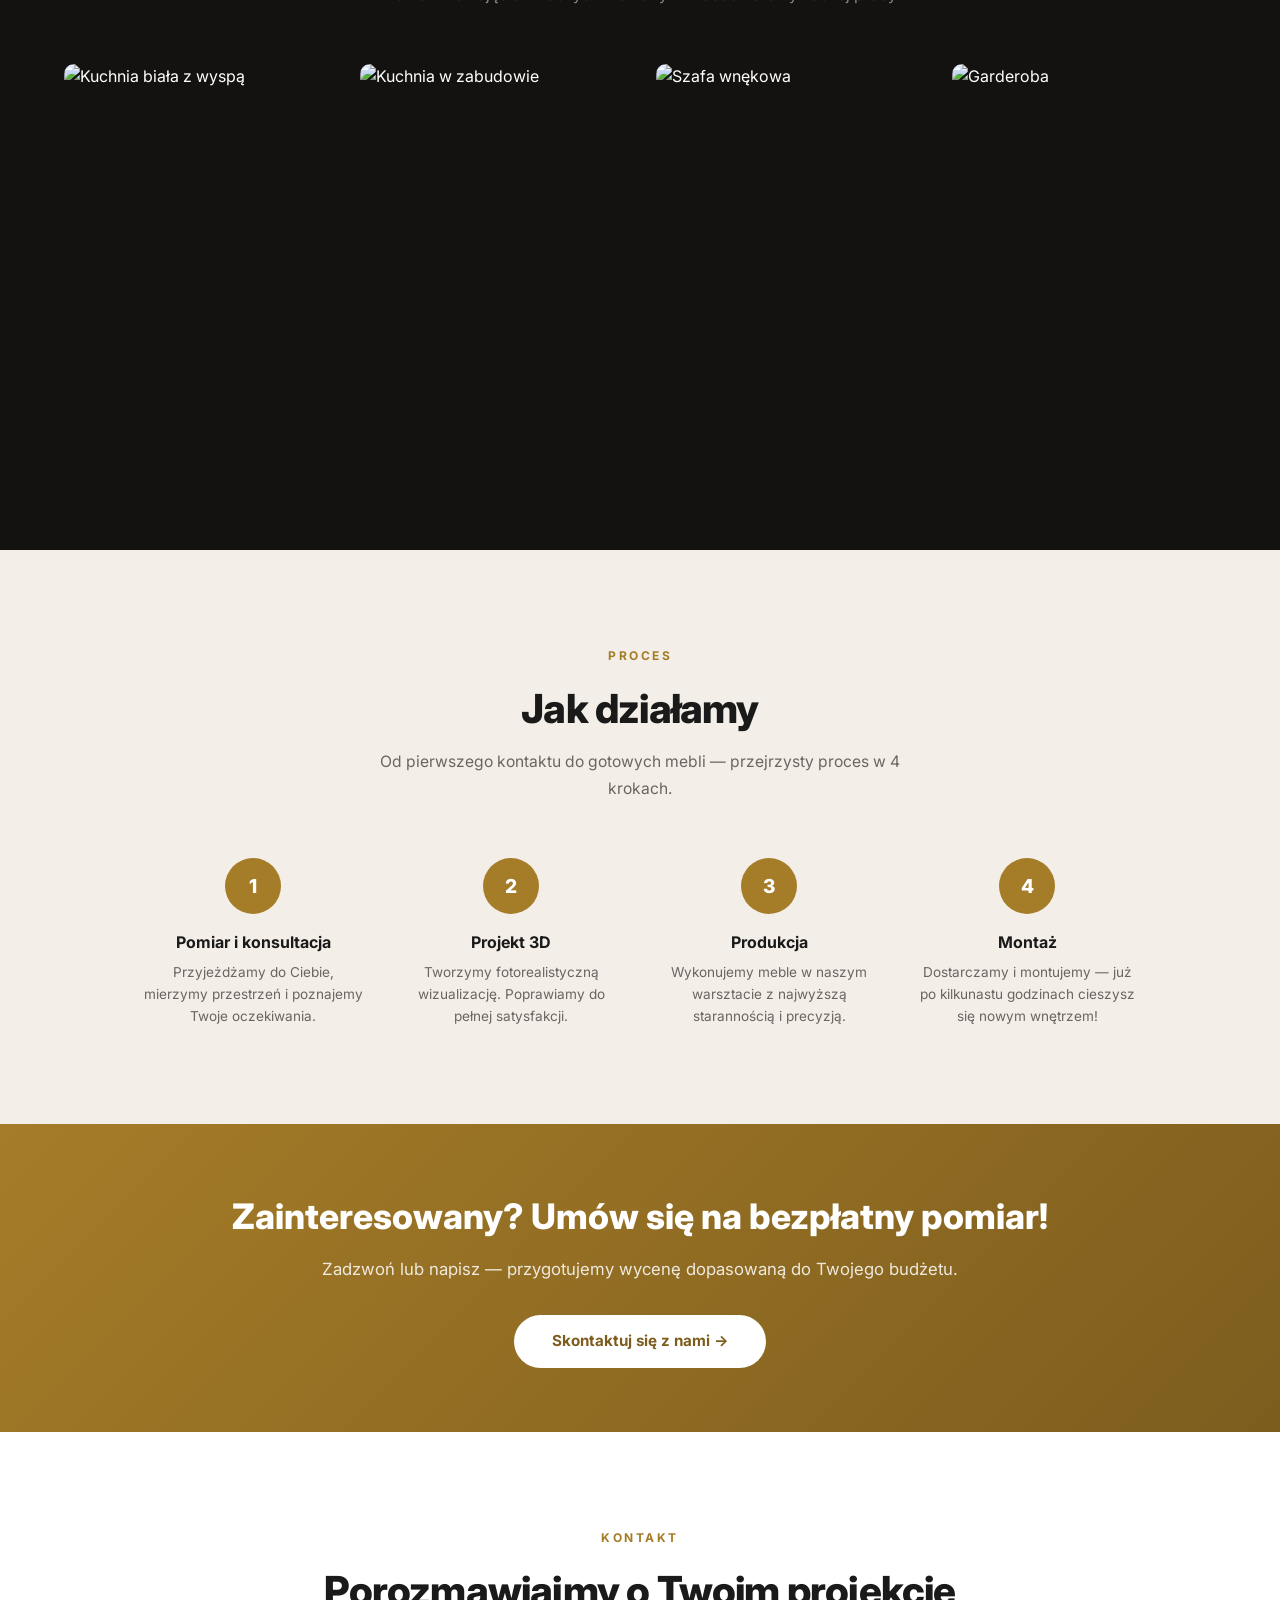
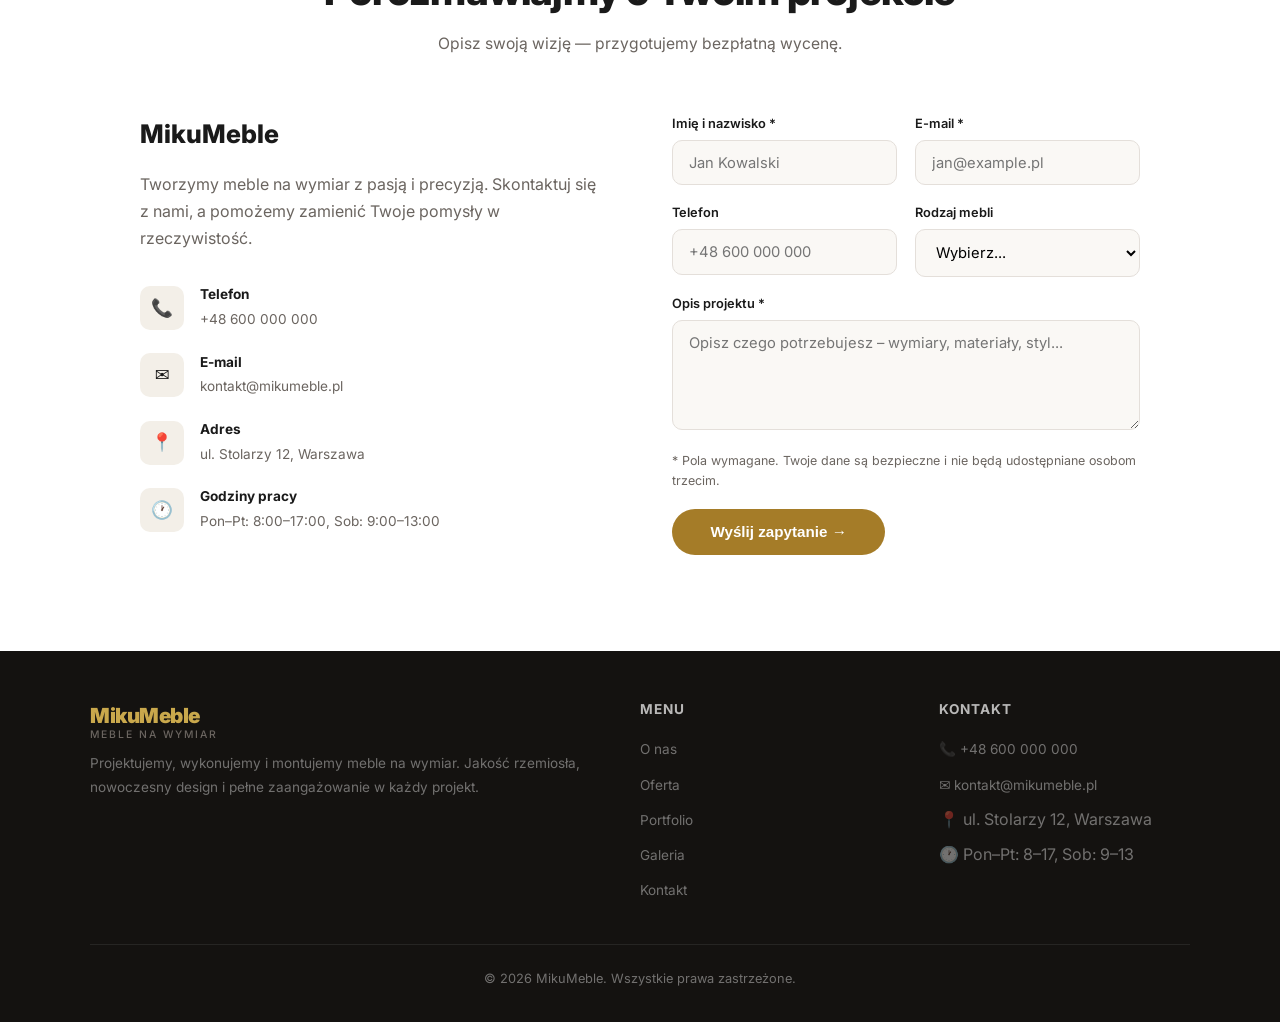
==== commit 74ab336e: "Replace all images with furniture-specific photos (kitchens, wardrobes, dressers) Co-authored-by: be" ====
--- a/index.html
+++ b/index.html
@@ -373,15 +373,15 @@
     </div>
   </div>
   <div class="hero-visual">
-    <img class="hero-img-main" src="https://images.unsplash.com/photo-1600585154340-be6161a56a0c?w=900&h=1000&fit=crop" alt="Nowoczesne wnętrze z meblami na wymiar">
-    <img class="hero-img-float" src="https://images.unsplash.com/photo-1556909114-f6e7ad7d3136?w=400&h=300&fit=crop" alt="Kuchnia na wymiar">
+    <img class="hero-img-main" src="https://images.unsplash.com/photo-1556909114-f6e7ad7d3136?w=900&h=1000&fit=crop" alt="Nowoczesna kuchnia na wymiar">
+    <img class="hero-img-float" src="https://images.unsplash.com/photo-1617104678098-de229db51175?w=400&h=300&fit=crop" alt="Szafa wnękowa">
   </div>
 </section>
 
 <!-- O NAS -->
 <section id="o-nas">
   <div class="about-banner reveal">
-    <img src="https://images.unsplash.com/photo-1600607687939-ce8a6c25118c?w=600&h=500&fit=crop" alt="Warsztat meblarski">
+    <img src="https://images.unsplash.com/photo-1565183997392-2f6f122e5912?w=600&h=500&fit=crop" alt="Kuchnia na wymiar z drewnianym blatem">
     <div class="about-text">
       <h2>Nowoczesne meble<br>dla Twojego domu</h2>
       <p>Oferujemy wysokiej jakości meble na wymiar. Wykonujemy meble w stylu klasycznym, modernistycznym, skandynawskim, rustykalnym i innych — w zależności od potrzeb i preferencji klienta.</p>
@@ -423,7 +423,7 @@
 <!-- OFERTA - KOMPLETNY PROJEKT -->
 <section id="oferta">
   <div class="services-split reveal">
-    <img class="services-img" src="https://images.unsplash.com/photo-1556909114-f6e7ad7d3136?w=600&h=450&fit=crop" alt="Kompletny projekt kuchni">
+    <img class="services-img" src="https://images.unsplash.com/photo-1600489000022-c2086d79f9d4?w=600&h=450&fit=crop" alt="Kompletny projekt kuchni">
     <div class="services-text">
       <h3>Kompletny projekt wnętrza</h3>
       <p>Projektowanie wnętrza, rozmieszczenie szafek oraz sprzętów AGD to proces, który ma bezpośredni wpływ na późniejszą wygodę użytkowania. Rozumiemy to doskonale, dlatego zwracamy szczególną uwagę na ten etap.</p>
@@ -441,7 +441,7 @@
 <!-- SPRAWDZONE MATERIAŁY -->
 <section>
   <div class="services-split reverse reveal">
-    <img class="services-img" src="https://images.unsplash.com/photo-1618220179428-22790b461013?w=600&h=450&fit=crop" alt="Materiały meblowe">
+    <img class="services-img" src="https://images.unsplash.com/photo-1617104678098-de229db51175?w=600&h=450&fit=crop" alt="Materiały meblowe – szafa z okuciami">
     <div class="services-text">
       <h3>Sprawdzone materiały i podzespoły</h3>
       <p>Stosujemy wyłącznie komponenty renomowanych producentów, które gwarantują trwałość i bezpieczeństwo na lata. Każdy element dobieramy pod kątem wytrzymałości i estetyki.</p>
@@ -464,51 +464,51 @@
   <p class="section-subtitle">Wybrane projekty, z których jesteśmy szczególnie dumni.</p>
   <div class="portfolio-grid">
     <div class="portfolio-item tall reveal" data-portfolio="0">
-      <img src="https://images.unsplash.com/photo-1556909114-f6e7ad7d3136?w=600&h=900&fit=crop" alt="Kuchnia">
+      <img src="https://images.unsplash.com/photo-1556909114-f6e7ad7d3136?w=600&h=900&fit=crop" alt="Kuchnia na wymiar">
       <div class="portfolio-overlay">
         <span class="tag">Kuchnia</span>
-        <h3>Nowoczesna kuchnia z wyspą</h3>
-        <p>Biały lakier, blat dębowy, oświetlenie LED</p>
+        <h3>Kuchnia z wyspą</h3>
+        <p>Białe fronty, blat dębowy, oświetlenie LED</p>
       </div>
     </div>
     <div class="portfolio-item reveal" data-portfolio="1">
-      <img src="https://images.unsplash.com/photo-1555041469-a586c61ea9bc?w=600&h=450&fit=crop" alt="Salon">
+      <img src="https://images.unsplash.com/photo-1600489000022-c2086d79f9d4?w=600&h=450&fit=crop" alt="Zabudowa kuchenna">
+      <div class="portfolio-overlay">
+        <span class="tag">Kuchnia</span>
+        <h3>Zabudowa kuchenna</h3>
+        <p>Kuchnia w zabudowie z AGD do sufitu</p>
+      </div>
+    </div>
+    <div class="portfolio-item reveal" data-portfolio="2">
+      <img src="https://images.unsplash.com/photo-1617104678098-de229db51175?w=600&h=450&fit=crop" alt="Szafa wnękowa">
+      <div class="portfolio-overlay">
+        <span class="tag">Szafa</span>
+        <h3>Szafa wnękowa</h3>
+        <p>Drzwi przesuwne, oświetlenie wewnętrzne</p>
+      </div>
+    </div>
+    <div class="portfolio-item reveal" data-portfolio="3">
+      <img src="https://images.unsplash.com/photo-1595428774223-ef52624120d2?w=600&h=450&fit=crop" alt="Garderoba na wymiar">
+      <div class="portfolio-overlay">
+        <span class="tag">Garderoba</span>
+        <h3>Garderoba na wymiar</h3>
+        <p>System organizacji z szufladami i drążkami</p>
+      </div>
+    </div>
+    <div class="portfolio-item tall reveal" data-portfolio="4">
+      <img src="https://images.unsplash.com/photo-1555041469-a586c61ea9bc?w=600&h=900&fit=crop" alt="Komoda i meble do salonu">
       <div class="portfolio-overlay">
         <span class="tag">Salon</span>
-        <h3>Meble wypoczynkowe</h3>
-        <p>Styl skandynawski, naturalne drewno</p>
-      </div>
-    </div>
-    <div class="portfolio-item reveal" data-portfolio="2">
-      <img src="https://images.unsplash.com/photo-1595428774223-ef52624120d2?w=600&h=450&fit=crop" alt="Szafa">
+        <h3>Komoda i szafka RTV</h3>
+        <p>Meble do salonu w stylu skandynawskim</p>
+      </div>
+    </div>
+    <div class="portfolio-item reveal" data-portfolio="5">
+      <img src="https://images.unsplash.com/photo-1565183997392-2f6f122e5912?w=600&h=450&fit=crop" alt="Kuchnia klasyczna">
       <div class="portfolio-overlay">
-        <span class="tag">Garderoba</span>
-        <h3>Szafa wnękowa</h3>
-        <p>Drzwi przesuwne, oświetlenie wewnętrzne</p>
-      </div>
-    </div>
-    <div class="portfolio-item reveal" data-portfolio="3">
-      <img src="https://images.unsplash.com/photo-1618220179428-22790b461013?w=600&h=450&fit=crop" alt="Łazienka">
-      <div class="portfolio-overlay">
-        <span class="tag">Łazienka</span>
-        <h3>Zabudowa łazienkowa</h3>
-        <p>Blat z kamienia, wodoodporne wykończenie</p>
-      </div>
-    </div>
-    <div class="portfolio-item tall reveal" data-portfolio="4">
-      <img src="https://images.unsplash.com/photo-1631679706909-1844bbd07221?w=600&h=900&fit=crop" alt="Sypialnia">
-      <div class="portfolio-overlay">
-        <span class="tag">Sypialnia</span>
-        <h3>Sypialnia marzeń</h3>
-        <p>Łóżko tapicerowane, szafki nocne, komoda</p>
-      </div>
-    </div>
-    <div class="portfolio-item reveal" data-portfolio="5">
-      <img src="https://images.unsplash.com/photo-1532372576444-dda954194ad0?w=600&h=450&fit=crop" alt="Biuro">
-      <div class="portfolio-overlay">
-        <span class="tag">Biuro</span>
-        <h3>Biurko narożne z regałami</h3>
-        <p>Biurko narożne z regałami</p>
+        <span class="tag">Kuchnia</span>
+        <h3>Kuchnia klasyczna</h3>
+        <p>Drewniane fronty, kamienny blat</p>
       </div>
     </div>
   </div>
@@ -520,16 +520,16 @@
   <h2 class="section-title">Zdjęcia z realizacji</h2>
   <p class="section-subtitle">Prawdziwe zdjęcia z naszych montaży — zobacz efekty naszej pracy.</p>
   <div class="gallery-track" id="galleryTrack">
-    <div class="gallery-thumb" data-idx="0"><img src="https://images.unsplash.com/photo-1600585154340-be6161a56a0c?w=500&h=670&fit=crop" alt="Wnętrze 1"></div>
-    <div class="gallery-thumb" data-idx="1"><img src="https://images.unsplash.com/photo-1600210492486-724fe5c67fb0?w=500&h=670&fit=crop" alt="Wnętrze 2"></div>
-    <div class="gallery-thumb" data-idx="2"><img src="https://images.unsplash.com/photo-1556909114-f6e7ad7d3136?w=500&h=670&fit=crop" alt="Kuchnia detale"></div>
-    <div class="gallery-thumb" data-idx="3"><img src="https://images.unsplash.com/photo-1616486338812-3dadae4b4ace?w=500&h=670&fit=crop" alt="Wnętrze 3"></div>
-    <div class="gallery-thumb" data-idx="4"><img src="https://images.unsplash.com/photo-1618220179428-22790b461013?w=500&h=670&fit=crop" alt="Łazienka detale"></div>
-    <div class="gallery-thumb" data-idx="5"><img src="https://images.unsplash.com/photo-1595428774223-ef52624120d2?w=500&h=670&fit=crop" alt="Garderoba detale"></div>
-    <div class="gallery-thumb" data-idx="6"><img src="https://images.unsplash.com/photo-1631679706909-1844bbd07221?w=500&h=670&fit=crop" alt="Sypialnia detale"></div>
-    <div class="gallery-thumb" data-idx="7"><img src="https://images.unsplash.com/photo-1555041469-a586c61ea9bc?w=500&h=670&fit=crop" alt="Salon detale"></div>
-    <div class="gallery-thumb" data-idx="8"><img src="https://images.unsplash.com/photo-1600585154526-990dced4db0d?w=500&h=670&fit=crop" alt="Wnętrze 4"></div>
-    <div class="gallery-thumb" data-idx="9"><img src="https://images.unsplash.com/photo-1532372576444-dda954194ad0?w=500&h=670&fit=crop" alt="Biuro detale"></div>
+    <div class="gallery-thumb" data-idx="0"><img src="https://images.unsplash.com/photo-1556909114-f6e7ad7d3136?w=500&h=670&fit=crop" alt="Kuchnia biała z wyspą"></div>
+    <div class="gallery-thumb" data-idx="1"><img src="https://images.unsplash.com/photo-1600489000022-c2086d79f9d4?w=500&h=670&fit=crop" alt="Kuchnia w zabudowie"></div>
+    <div class="gallery-thumb" data-idx="2"><img src="https://images.unsplash.com/photo-1617104678098-de229db51175?w=500&h=670&fit=crop" alt="Szafa wnękowa"></div>
+    <div class="gallery-thumb" data-idx="3"><img src="https://images.unsplash.com/photo-1595428774223-ef52624120d2?w=500&h=670&fit=crop" alt="Garderoba"></div>
+    <div class="gallery-thumb" data-idx="4"><img src="https://images.unsplash.com/photo-1565183997392-2f6f122e5912?w=500&h=670&fit=crop" alt="Kuchnia drewniana"></div>
+    <div class="gallery-thumb" data-idx="5"><img src="https://images.unsplash.com/photo-1555041469-a586c61ea9bc?w=500&h=670&fit=crop" alt="Meble do salonu"></div>
+    <div class="gallery-thumb" data-idx="6"><img src="https://images.unsplash.com/photo-1588854337236-6889d631faa8?w=500&h=670&fit=crop" alt="Szuflady kuchenne"></div>
+    <div class="gallery-thumb" data-idx="7"><img src="https://images.unsplash.com/photo-1599619351208-3e6c839d6828?w=500&h=670&fit=crop" alt="Komoda"></div>
+    <div class="gallery-thumb" data-idx="8"><img src="https://images.unsplash.com/photo-1631679706909-1844bbd07221?w=500&h=670&fit=crop" alt="Szafka nocna"></div>
+    <div class="gallery-thumb" data-idx="9"><img src="https://images.unsplash.com/photo-1618220179428-22790b461013?w=500&h=670&fit=crop" alt="Meble łazienkowe"></div>
   </div>
 </section>
 
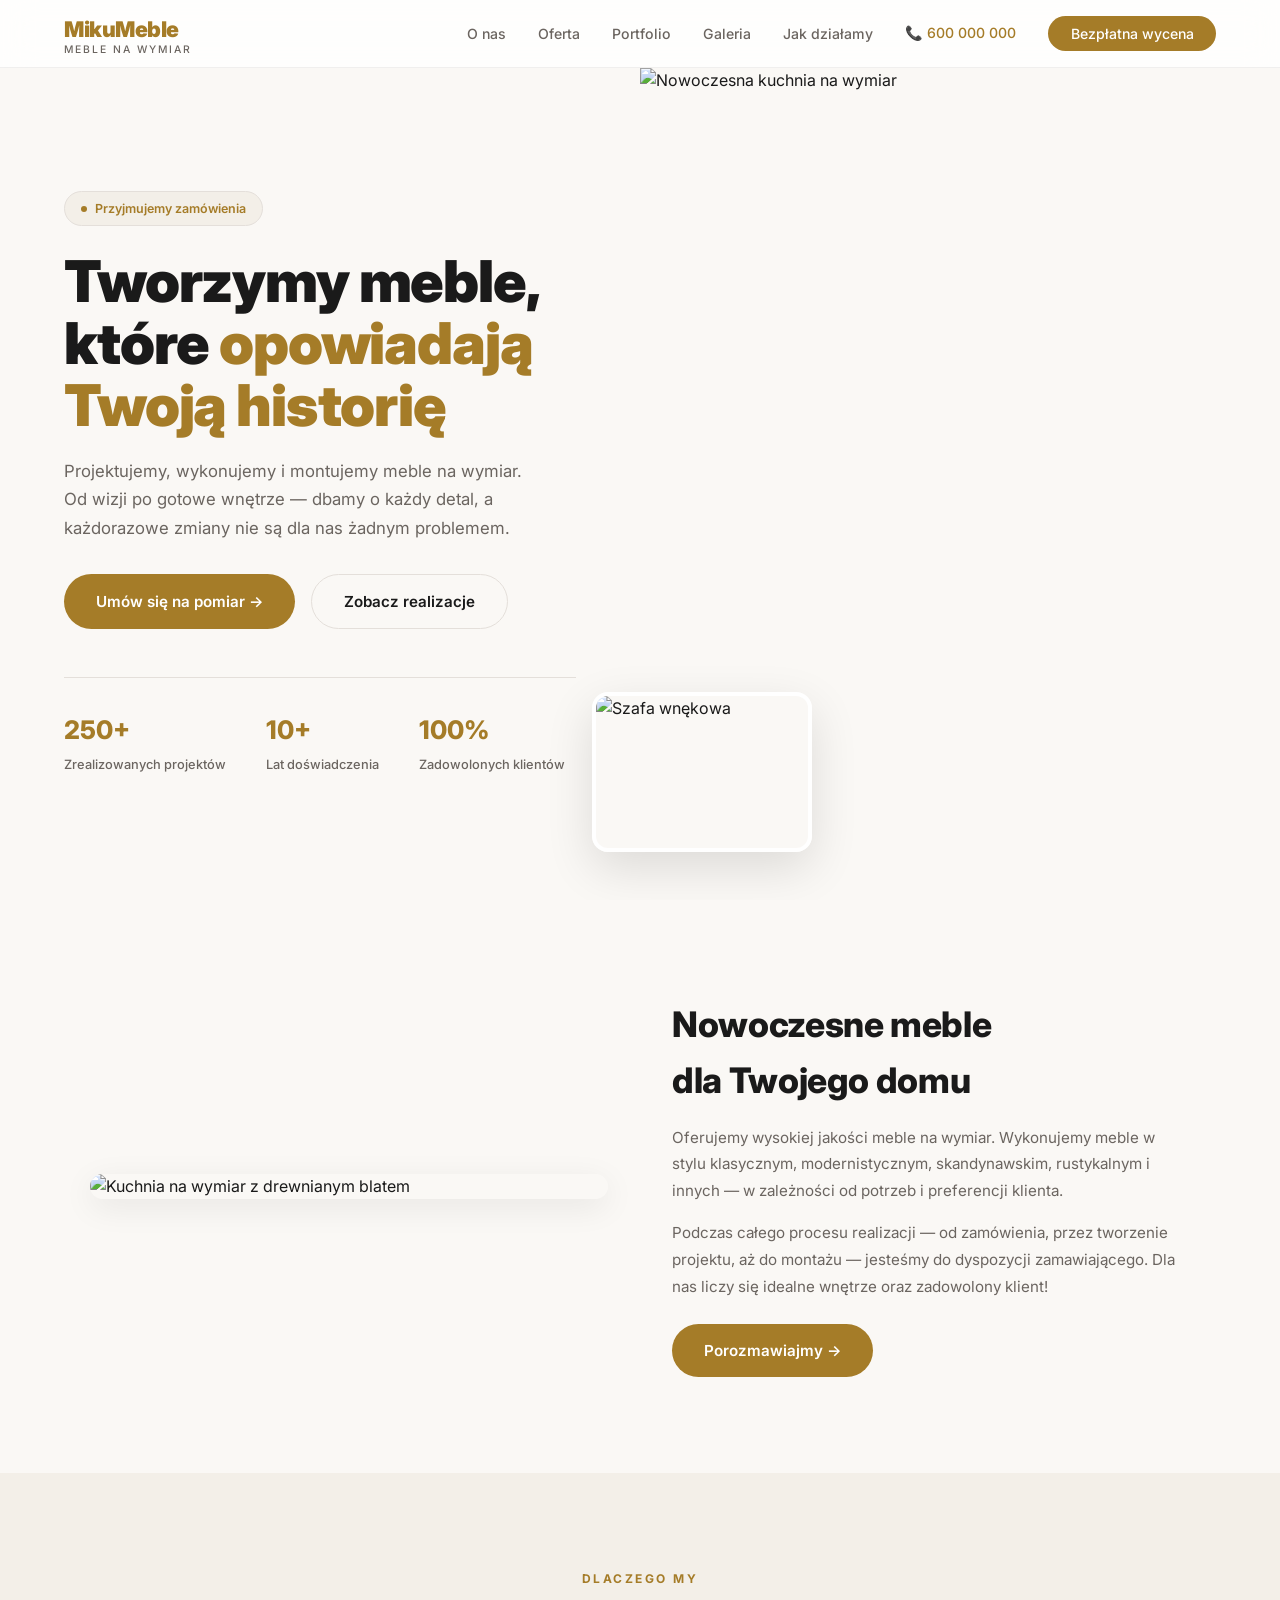
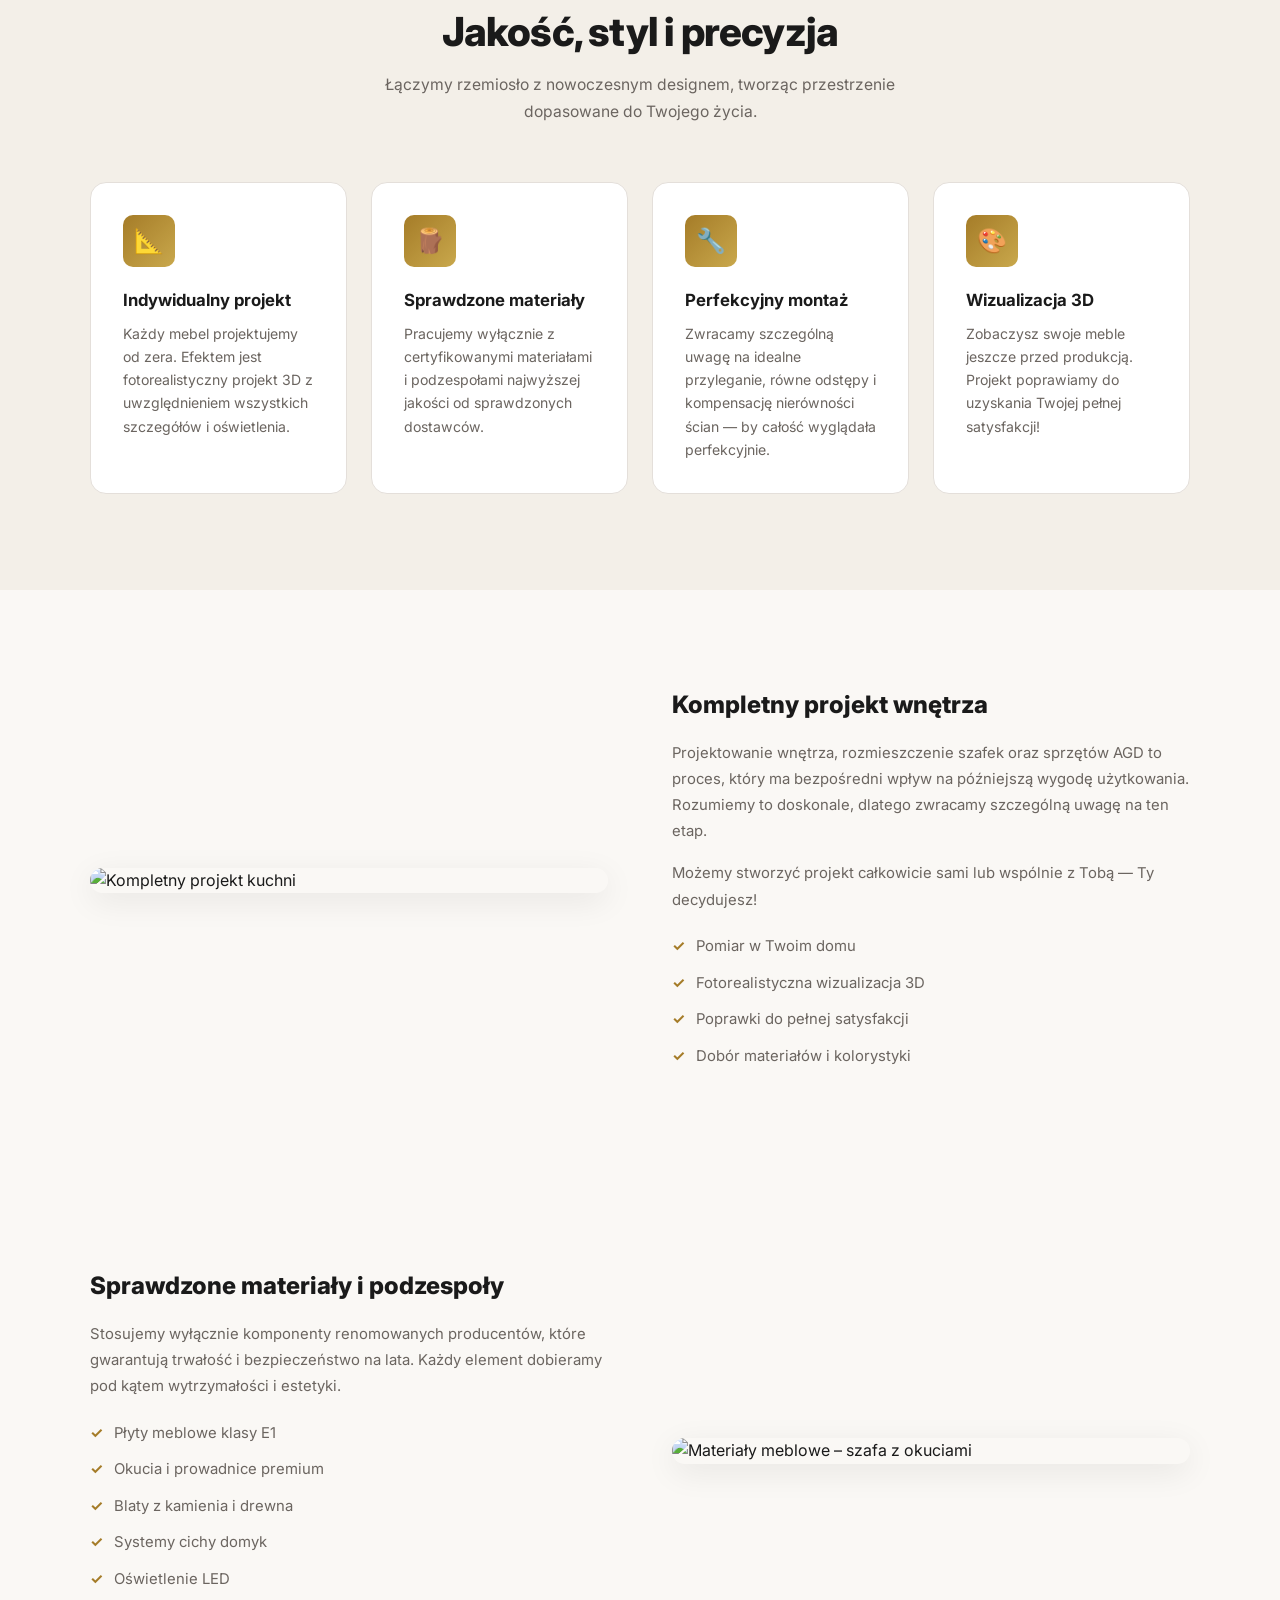
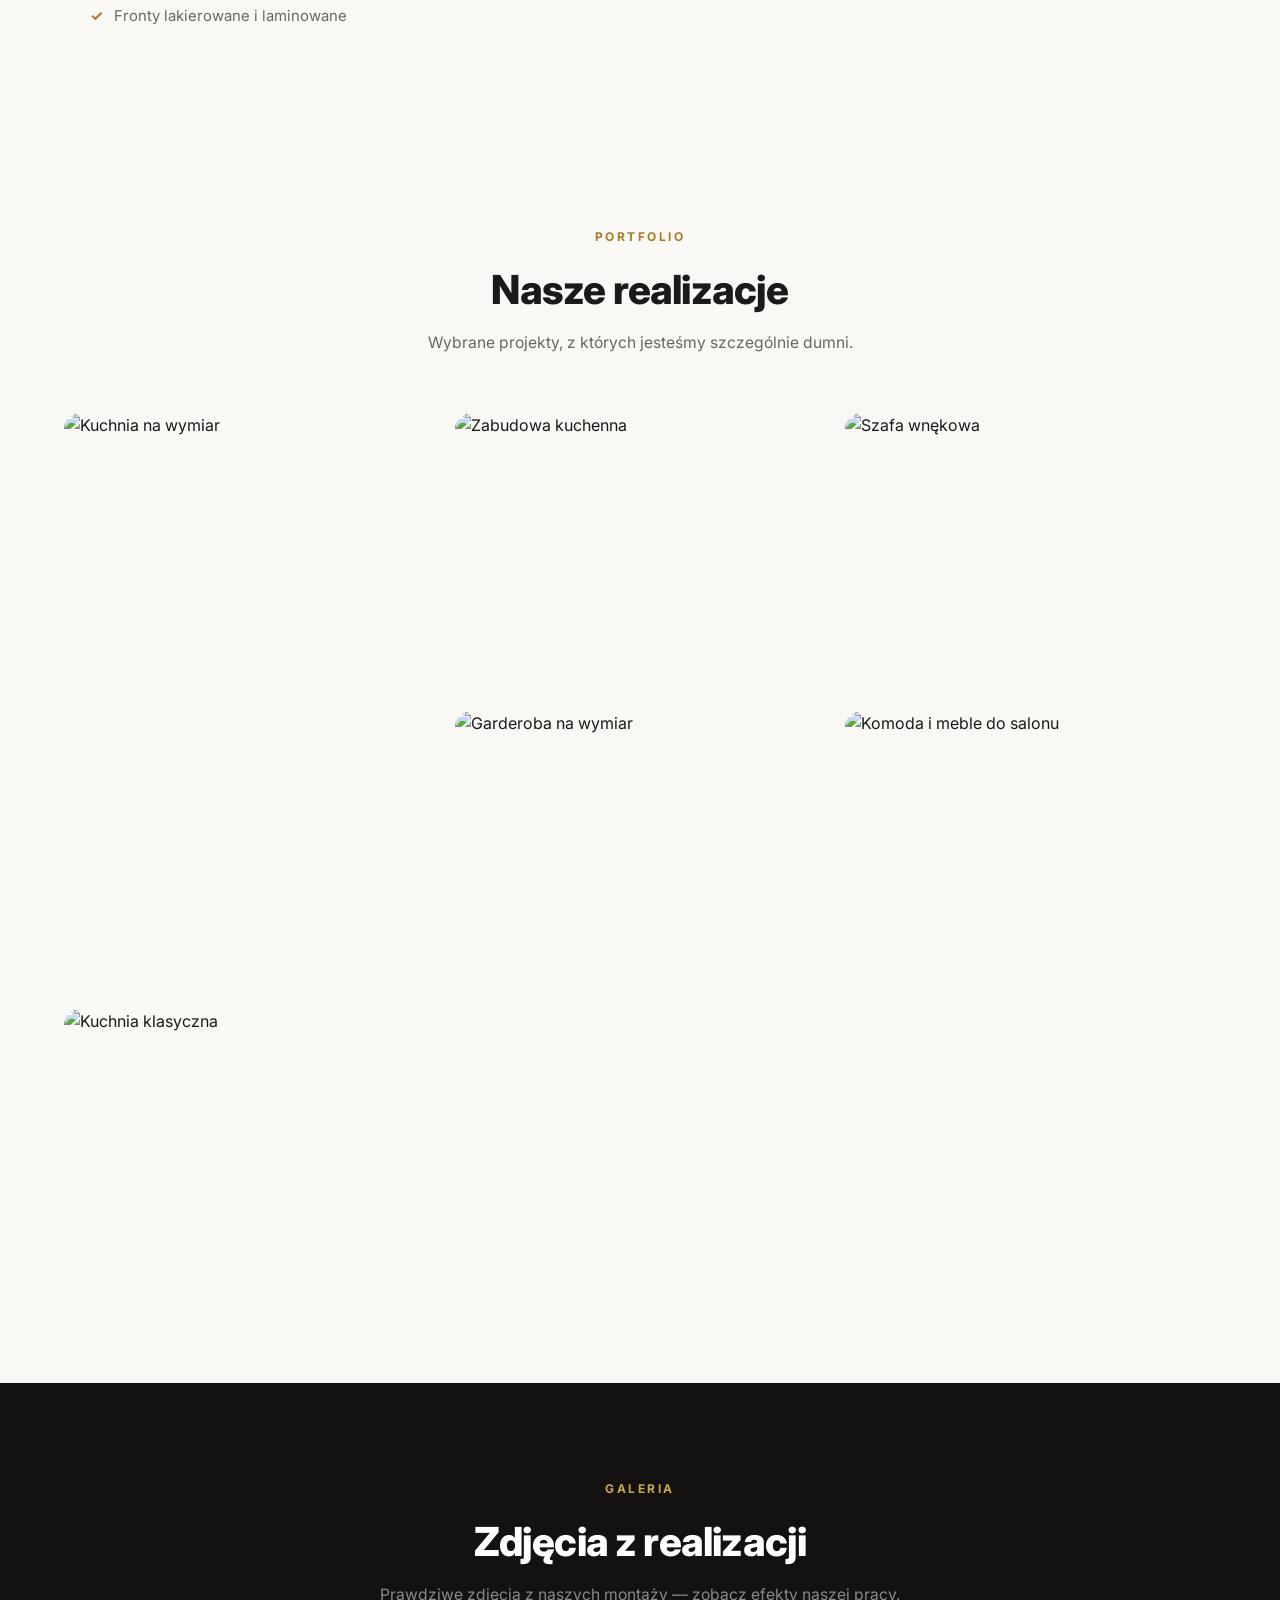
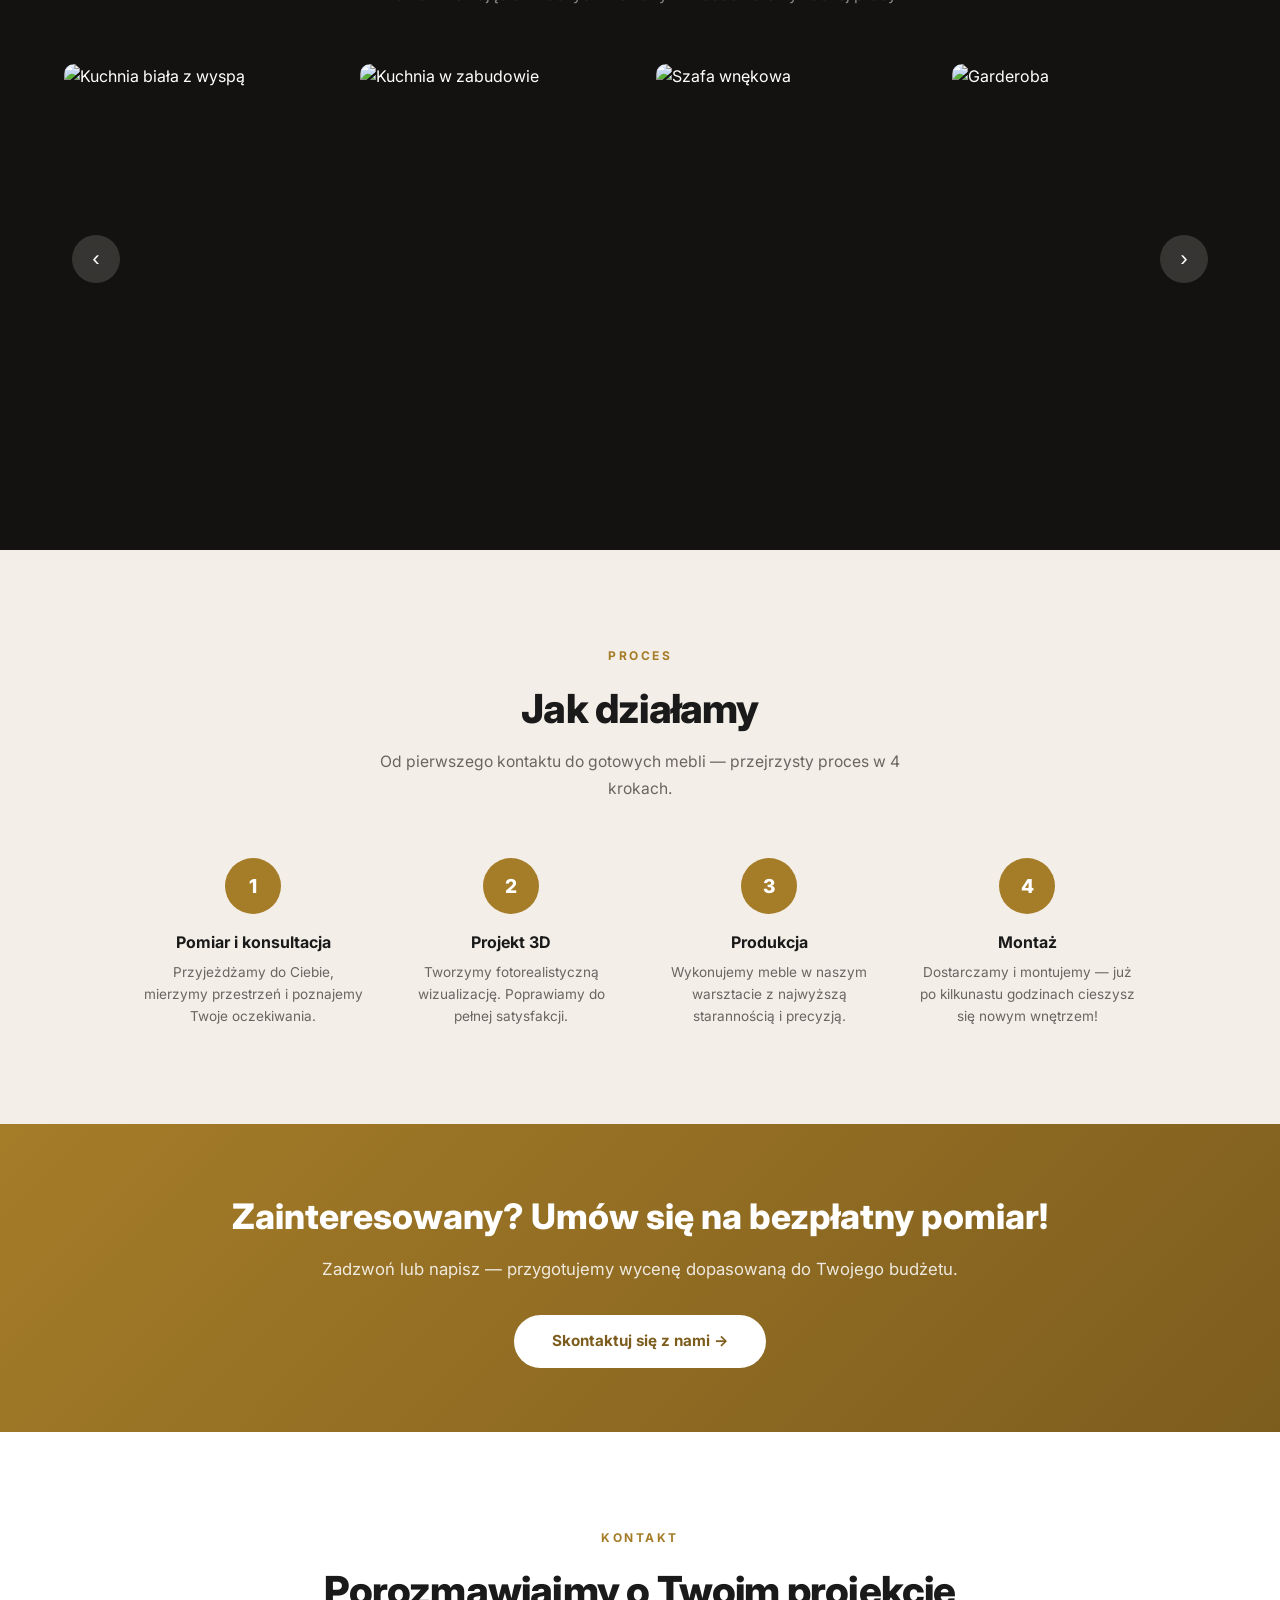
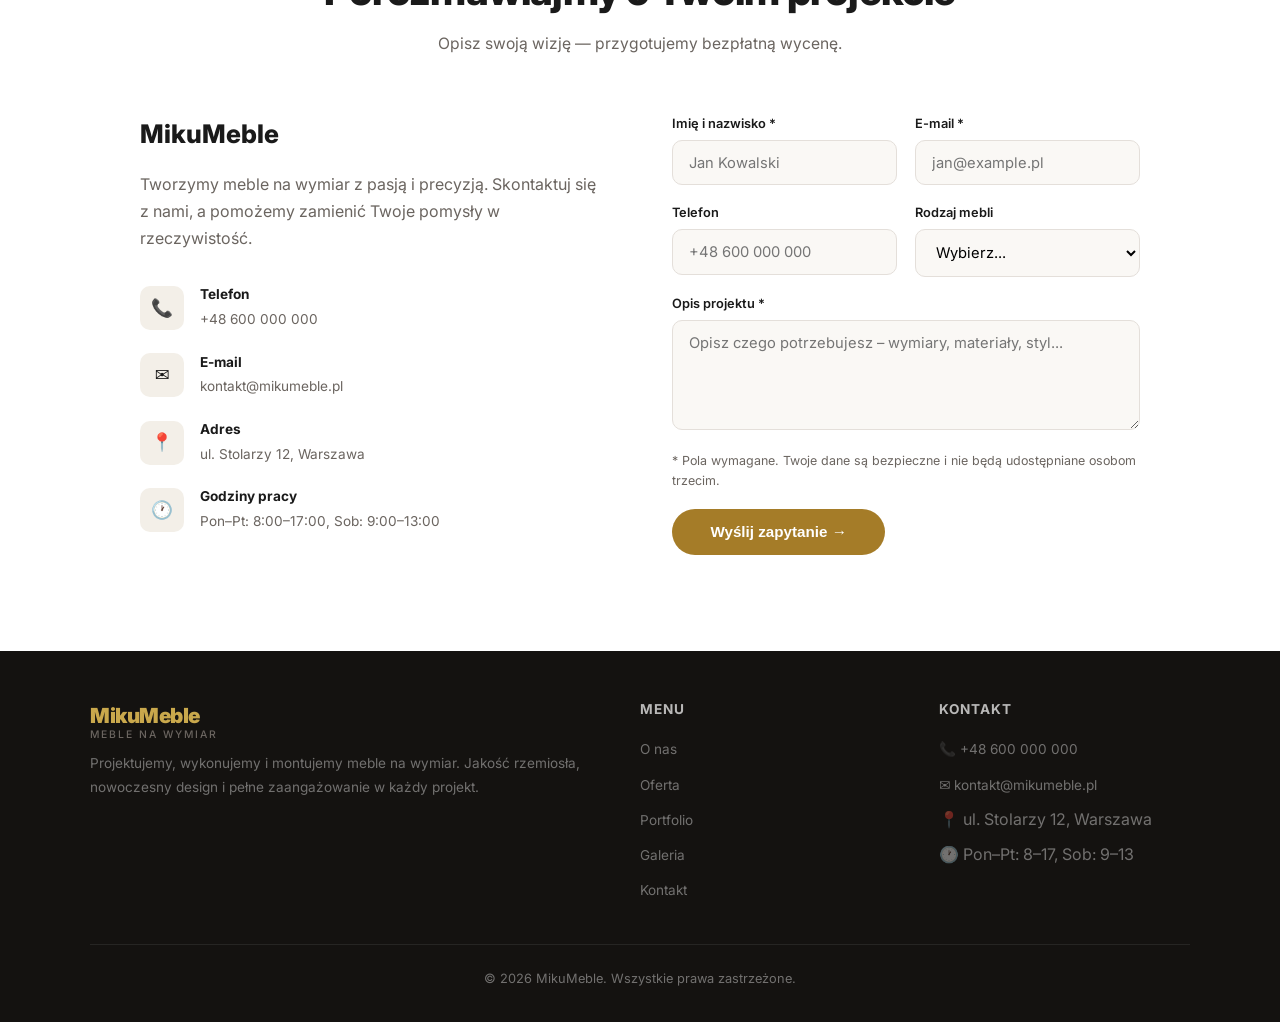
==== commit ad11775c: "Replace people photos with empty furniture, add gallery scroll arrows Co-authored-by: beng90 <beng90" ====
--- a/index.html
+++ b/index.html
@@ -169,12 +169,23 @@
     #galeria .section-title { color: #fff; }
     #galeria .section-subtitle { color: rgba(255,255,255,.5); }
 
+    .gallery-wrapper { position: relative; max-width: 1300px; margin: 0 auto; }
     .gallery-track {
       display: flex; gap: 1rem; overflow-x: auto; scroll-snap-type: x mandatory;
       padding-bottom: 1rem; -webkit-overflow-scrolling: touch; scrollbar-width: none;
-      max-width: 1300px; margin: 0 auto;
+      scroll-behavior: smooth;
     }
     .gallery-track::-webkit-scrollbar { display: none; }
+    .gallery-btn {
+      position: absolute; top: 50%; transform: translateY(-50%); z-index: 10;
+      width: 48px; height: 48px; border-radius: 50%; border: none;
+      background: rgba(255,255,255,.15); color: #fff; font-size: 1.4rem;
+      cursor: pointer; backdrop-filter: blur(8px); transition: background .2s;
+    }
+    .gallery-btn:hover { background: rgba(255,255,255,.35); }
+    .gallery-btn-left { left: -24px; }
+    .gallery-btn-right { right: -24px; }
+    @media (max-width: 1350px) { .gallery-btn-left { left: 8px; } .gallery-btn-right { right: 8px; } }
     .gallery-thumb {
       flex: 0 0 280px; aspect-ratio: 3/4; border-radius: var(--radius-sm); overflow: hidden;
       scroll-snap-align: start; cursor: pointer; position: relative;
@@ -373,7 +384,7 @@
     </div>
   </div>
   <div class="hero-visual">
-    <img class="hero-img-main" src="https://images.unsplash.com/photo-1556909114-f6e7ad7d3136?w=900&h=1000&fit=crop" alt="Nowoczesna kuchnia na wymiar">
+    <img class="hero-img-main" src="https://images.unsplash.com/photo-1600489000022-c2086d79f9d4?w=900&h=1000&fit=crop" alt="Nowoczesna kuchnia na wymiar">
     <img class="hero-img-float" src="https://images.unsplash.com/photo-1617104678098-de229db51175?w=400&h=300&fit=crop" alt="Szafa wnękowa">
   </div>
 </section>
@@ -464,7 +475,7 @@
   <p class="section-subtitle">Wybrane projekty, z których jesteśmy szczególnie dumni.</p>
   <div class="portfolio-grid">
     <div class="portfolio-item tall reveal" data-portfolio="0">
-      <img src="https://images.unsplash.com/photo-1556909114-f6e7ad7d3136?w=600&h=900&fit=crop" alt="Kuchnia na wymiar">
+      <img src="https://images.unsplash.com/photo-1556185781-a47769abb7ee?w=600&h=900&fit=crop" alt="Kuchnia na wymiar">
       <div class="portfolio-overlay">
         <span class="tag">Kuchnia</span>
         <h3>Kuchnia z wyspą</h3>
@@ -519,17 +530,21 @@
   <div class="section-label">Galeria</div>
   <h2 class="section-title">Zdjęcia z realizacji</h2>
   <p class="section-subtitle">Prawdziwe zdjęcia z naszych montaży — zobacz efekty naszej pracy.</p>
-  <div class="gallery-track" id="galleryTrack">
-    <div class="gallery-thumb" data-idx="0"><img src="https://images.unsplash.com/photo-1556909114-f6e7ad7d3136?w=500&h=670&fit=crop" alt="Kuchnia biała z wyspą"></div>
-    <div class="gallery-thumb" data-idx="1"><img src="https://images.unsplash.com/photo-1600489000022-c2086d79f9d4?w=500&h=670&fit=crop" alt="Kuchnia w zabudowie"></div>
-    <div class="gallery-thumb" data-idx="2"><img src="https://images.unsplash.com/photo-1617104678098-de229db51175?w=500&h=670&fit=crop" alt="Szafa wnękowa"></div>
-    <div class="gallery-thumb" data-idx="3"><img src="https://images.unsplash.com/photo-1595428774223-ef52624120d2?w=500&h=670&fit=crop" alt="Garderoba"></div>
-    <div class="gallery-thumb" data-idx="4"><img src="https://images.unsplash.com/photo-1565183997392-2f6f122e5912?w=500&h=670&fit=crop" alt="Kuchnia drewniana"></div>
-    <div class="gallery-thumb" data-idx="5"><img src="https://images.unsplash.com/photo-1555041469-a586c61ea9bc?w=500&h=670&fit=crop" alt="Meble do salonu"></div>
-    <div class="gallery-thumb" data-idx="6"><img src="https://images.unsplash.com/photo-1588854337236-6889d631faa8?w=500&h=670&fit=crop" alt="Szuflady kuchenne"></div>
-    <div class="gallery-thumb" data-idx="7"><img src="https://images.unsplash.com/photo-1599619351208-3e6c839d6828?w=500&h=670&fit=crop" alt="Komoda"></div>
-    <div class="gallery-thumb" data-idx="8"><img src="https://images.unsplash.com/photo-1631679706909-1844bbd07221?w=500&h=670&fit=crop" alt="Szafka nocna"></div>
-    <div class="gallery-thumb" data-idx="9"><img src="https://images.unsplash.com/photo-1618220179428-22790b461013?w=500&h=670&fit=crop" alt="Meble łazienkowe"></div>
+  <div class="gallery-wrapper">
+    <button class="gallery-btn gallery-btn-left" id="galleryLeft" aria-label="Przewiń w lewo">&#8249;</button>
+    <button class="gallery-btn gallery-btn-right" id="galleryRight" aria-label="Przewiń w prawo">&#8250;</button>
+    <div class="gallery-track" id="galleryTrack">
+      <div class="gallery-thumb" data-idx="0"><img src="https://images.unsplash.com/photo-1556185781-a47769abb7ee?w=500&h=670&fit=crop" alt="Kuchnia biała z wyspą"></div>
+      <div class="gallery-thumb" data-idx="1"><img src="https://images.unsplash.com/photo-1600489000022-c2086d79f9d4?w=500&h=670&fit=crop" alt="Kuchnia w zabudowie"></div>
+      <div class="gallery-thumb" data-idx="2"><img src="https://images.unsplash.com/photo-1617104678098-de229db51175?w=500&h=670&fit=crop" alt="Szafa wnękowa"></div>
+      <div class="gallery-thumb" data-idx="3"><img src="https://images.unsplash.com/photo-1595428774223-ef52624120d2?w=500&h=670&fit=crop" alt="Garderoba"></div>
+      <div class="gallery-thumb" data-idx="4"><img src="https://images.unsplash.com/photo-1565183997392-2f6f122e5912?w=500&h=670&fit=crop" alt="Kuchnia drewniana"></div>
+      <div class="gallery-thumb" data-idx="5"><img src="https://images.unsplash.com/photo-1555041469-a586c61ea9bc?w=500&h=670&fit=crop" alt="Meble do salonu"></div>
+      <div class="gallery-thumb" data-idx="6"><img src="https://images.unsplash.com/photo-1588854337236-6889d631faa8?w=500&h=670&fit=crop" alt="Szuflady kuchenne"></div>
+      <div class="gallery-thumb" data-idx="7"><img src="https://images.unsplash.com/photo-1599619351208-3e6c839d6828?w=500&h=670&fit=crop" alt="Komoda"></div>
+      <div class="gallery-thumb" data-idx="8"><img src="https://images.unsplash.com/photo-1631679706909-1844bbd07221?w=500&h=670&fit=crop" alt="Szafka nocna"></div>
+      <div class="gallery-thumb" data-idx="9"><img src="https://images.unsplash.com/photo-1618220179428-22790b461013?w=500&h=670&fit=crop" alt="Meble łazienkowe"></div>
+    </div>
   </div>
 </section>
 
@@ -748,6 +763,15 @@
     if (e.key === 'ArrowLeft') document.getElementById('lightboxPrev').click();
     if (e.key === 'ArrowRight') document.getElementById('lightboxNext').click();
   });
+
+  // Gallery scroll buttons
+  const track = document.getElementById('galleryTrack');
+  document.getElementById('galleryLeft').addEventListener('click', () => {
+    track.scrollBy({ left: -580, behavior: 'smooth' });
+  });
+  document.getElementById('galleryRight').addEventListener('click', () => {
+    track.scrollBy({ left: 580, behavior: 'smooth' });
+  });
 </script>
 
 </body>
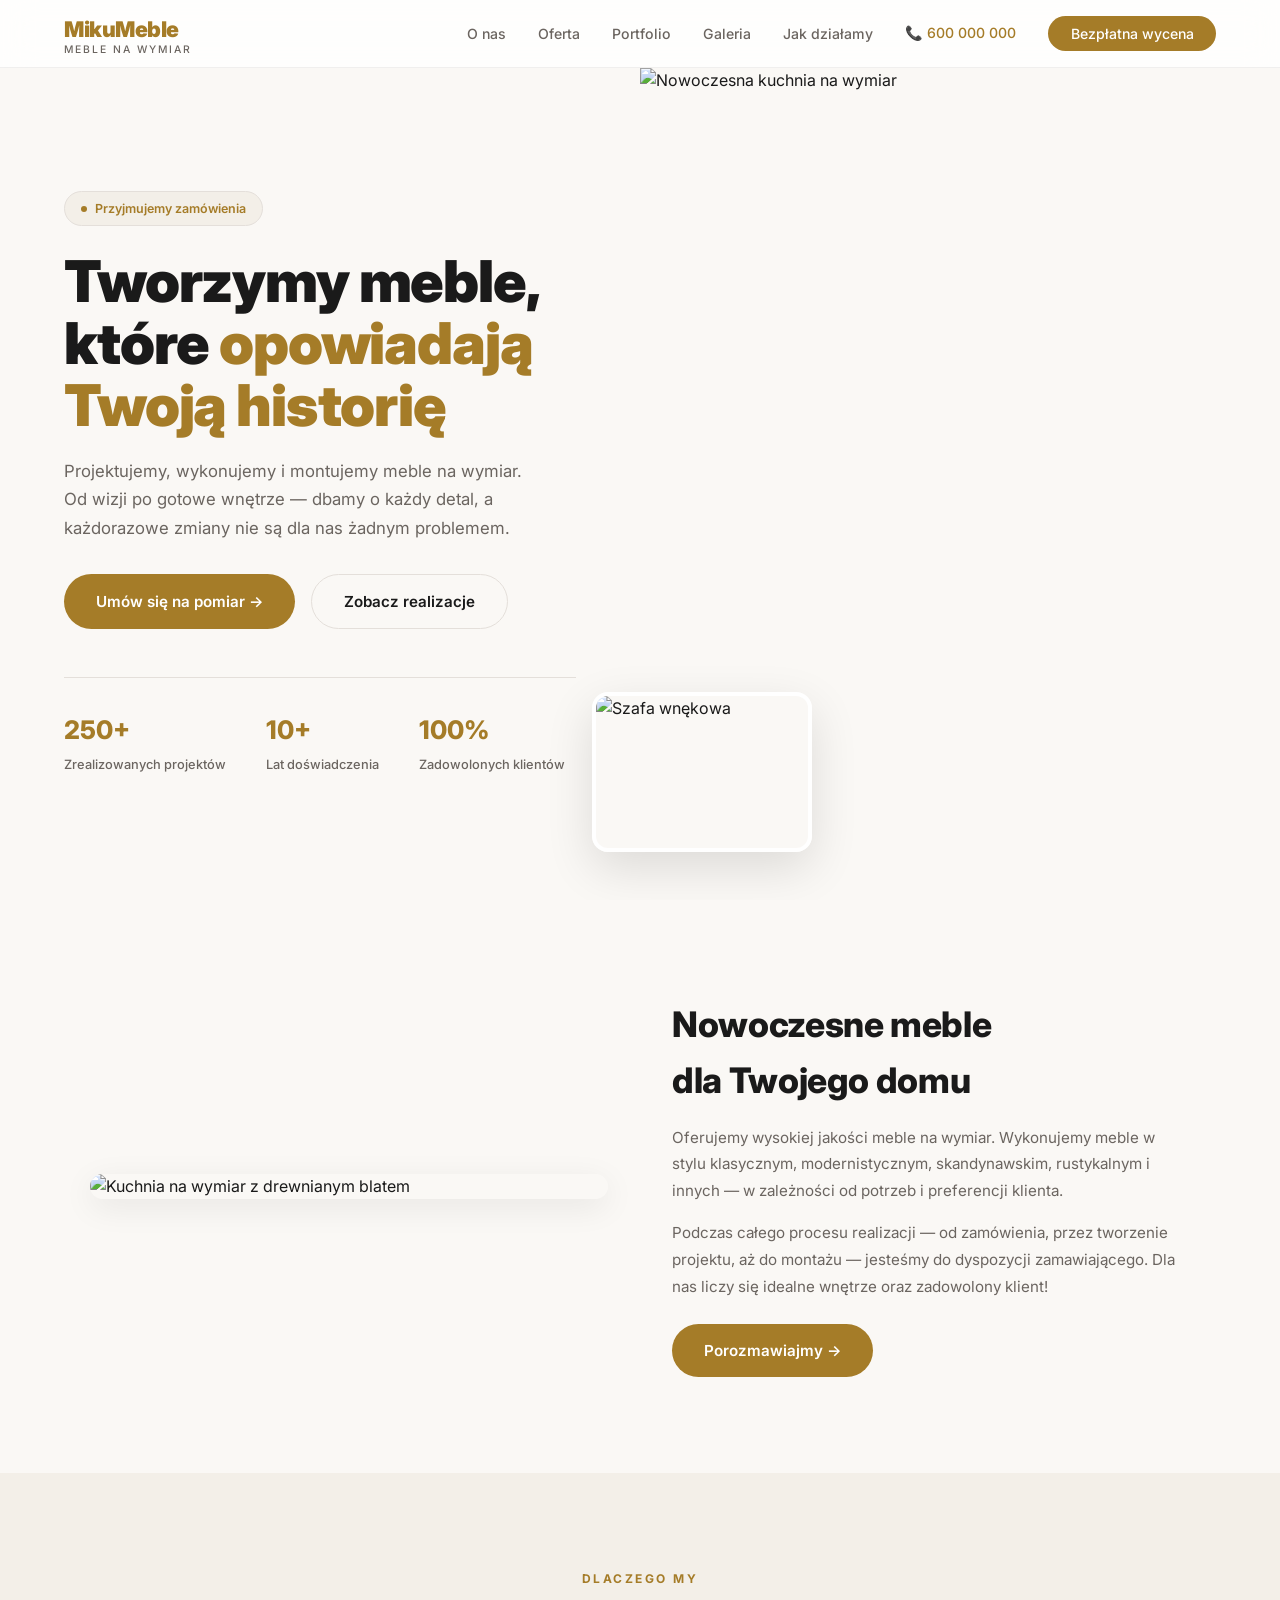
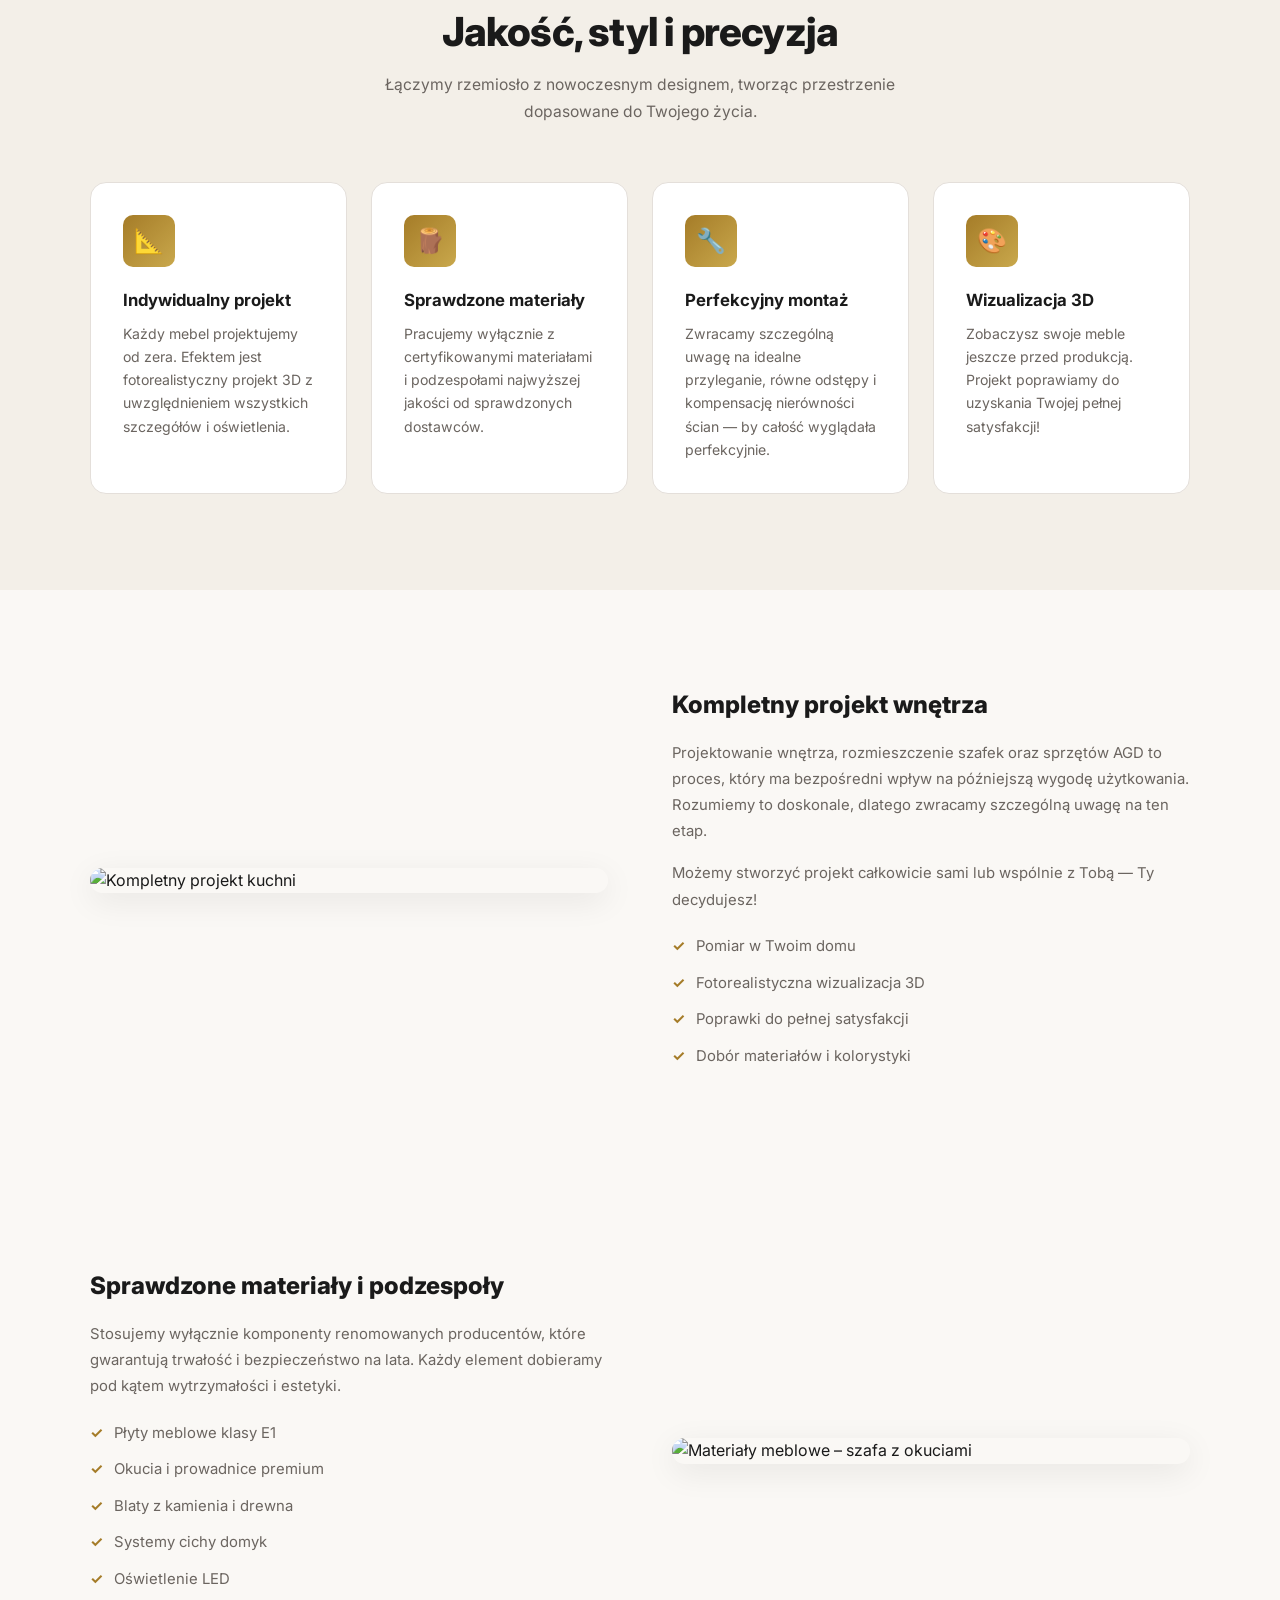
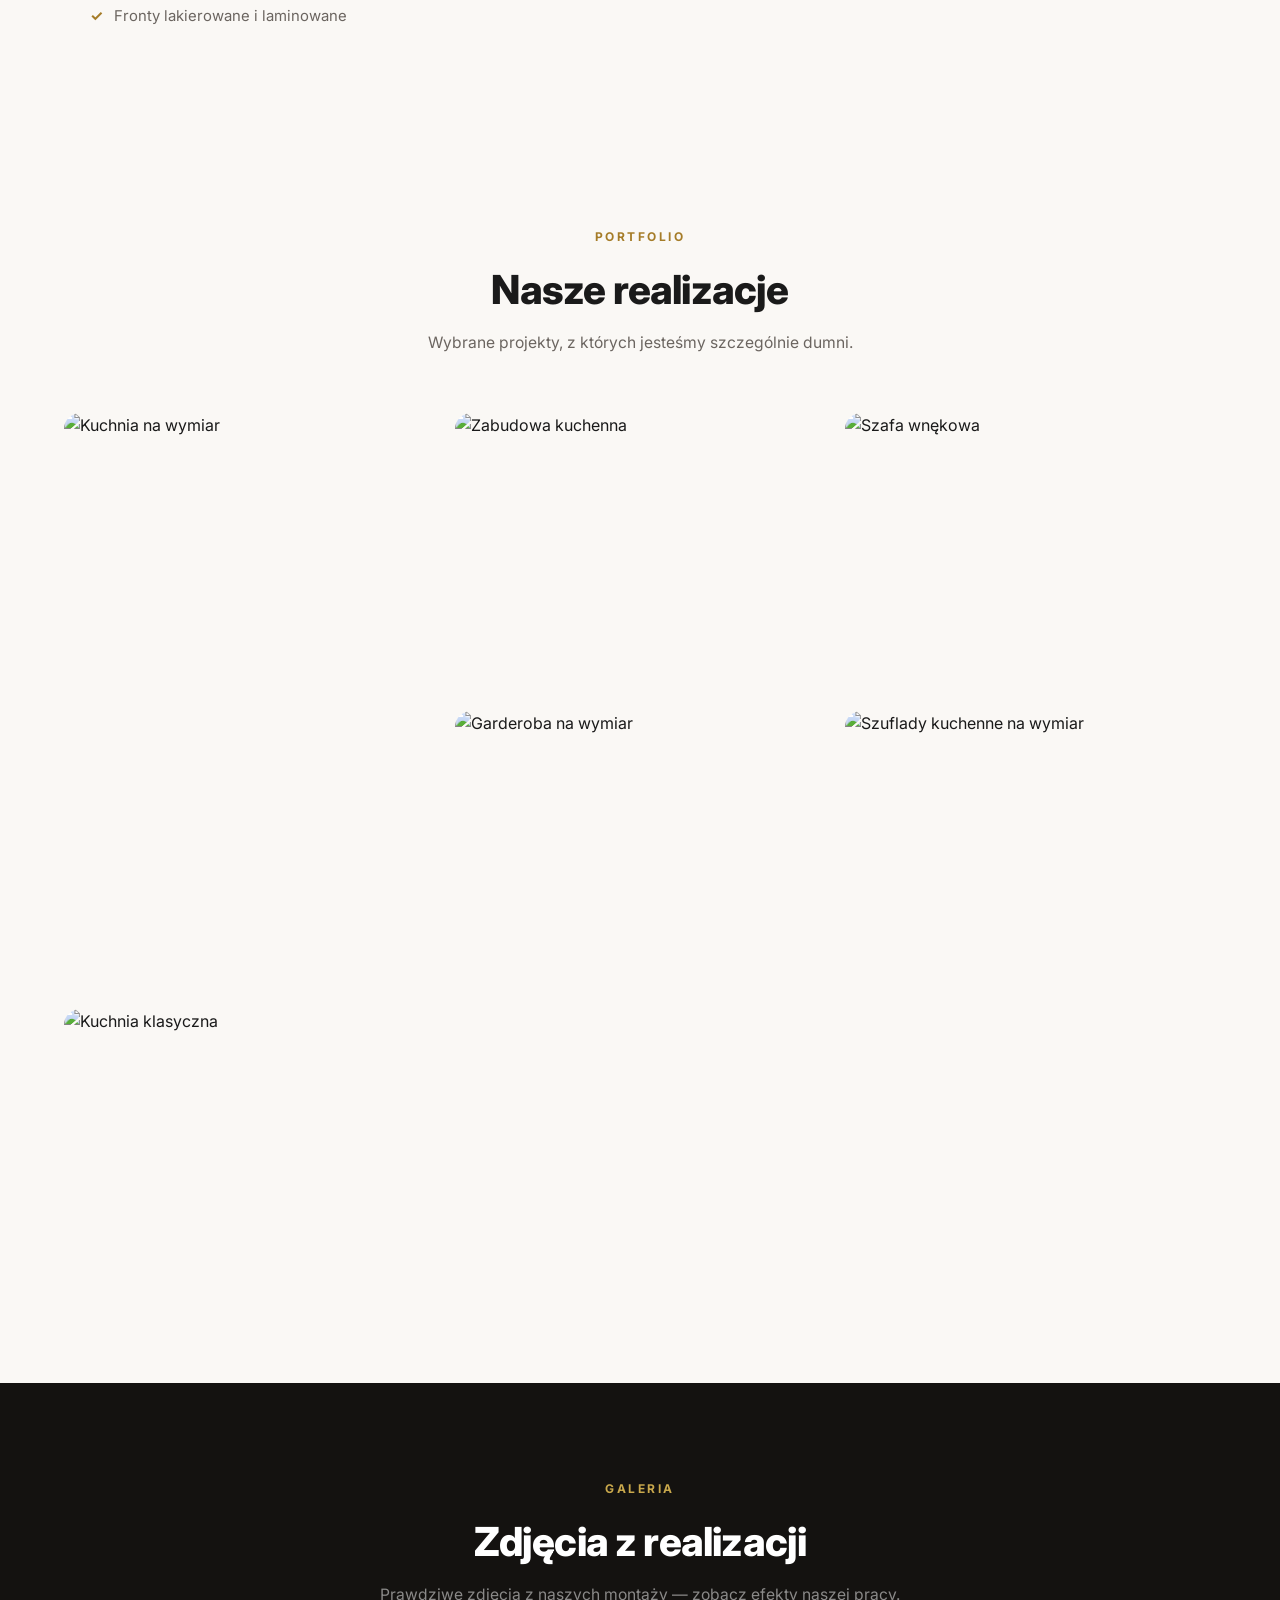
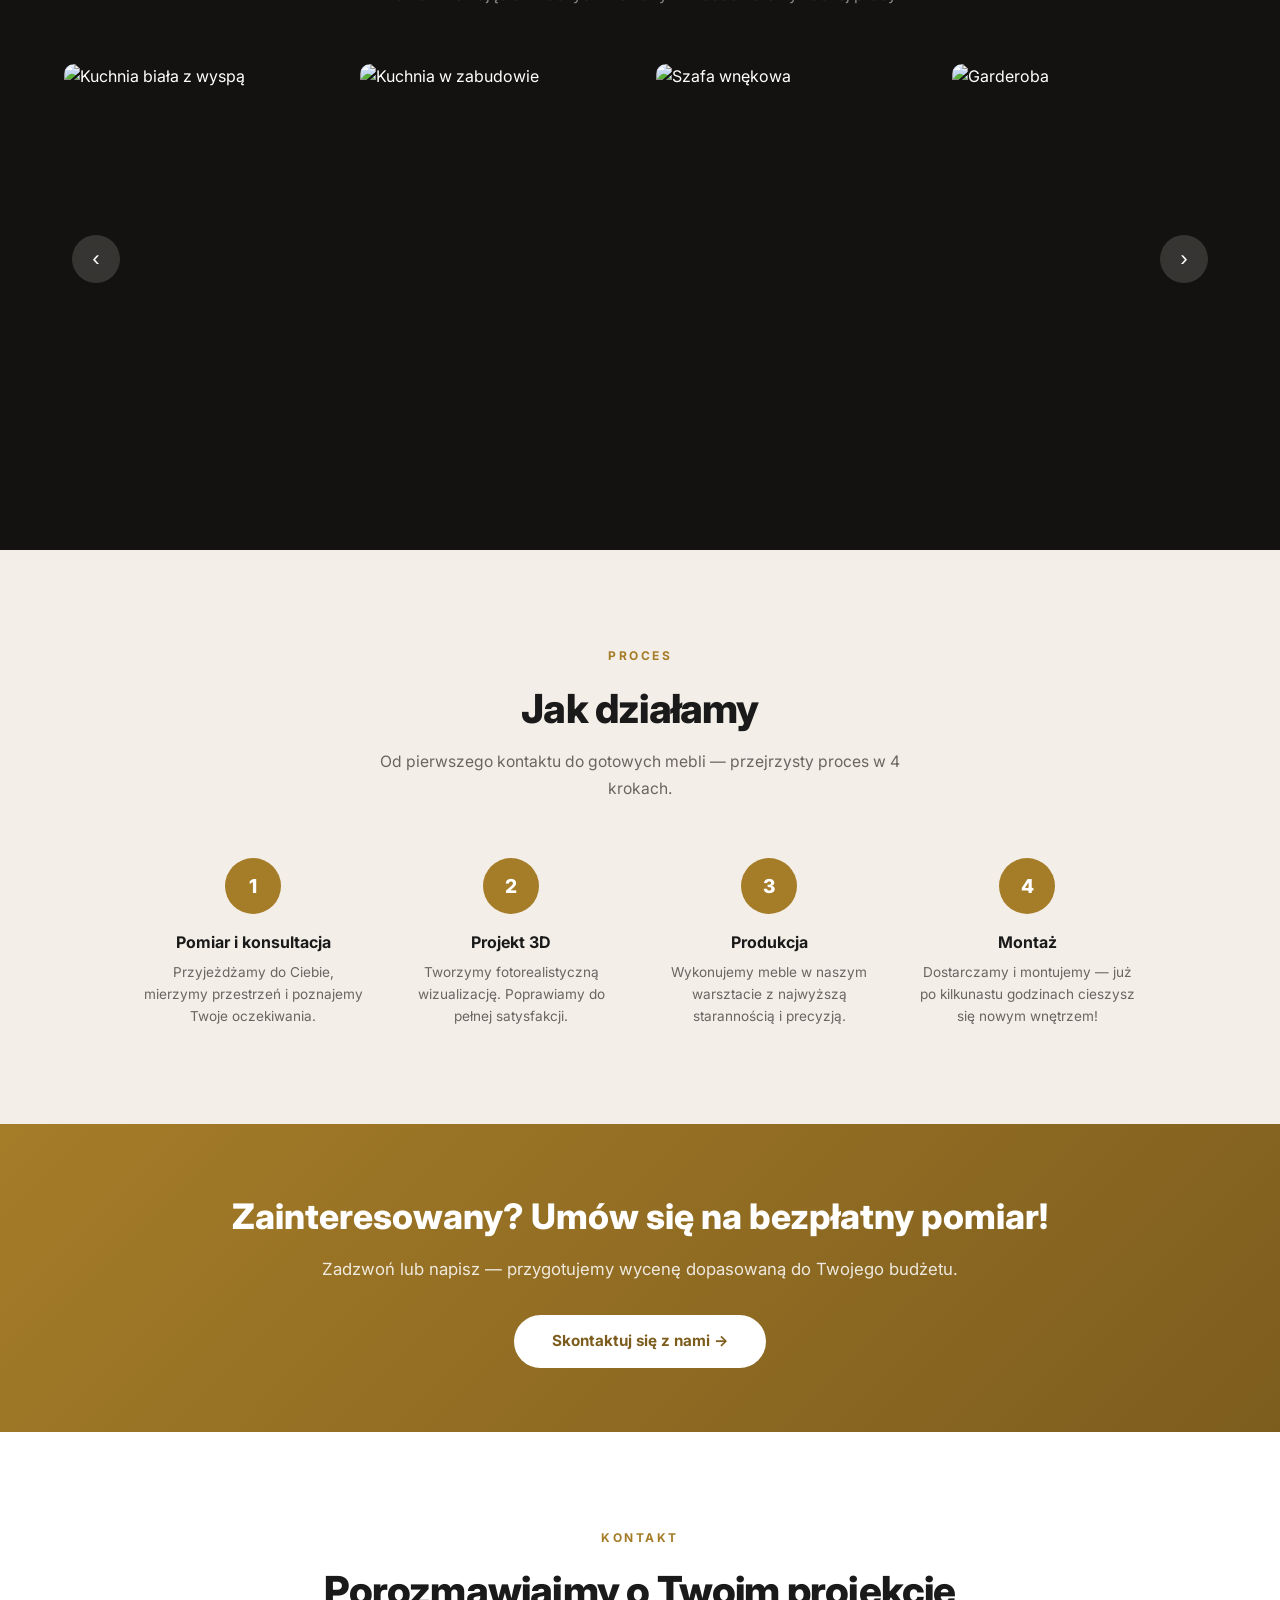
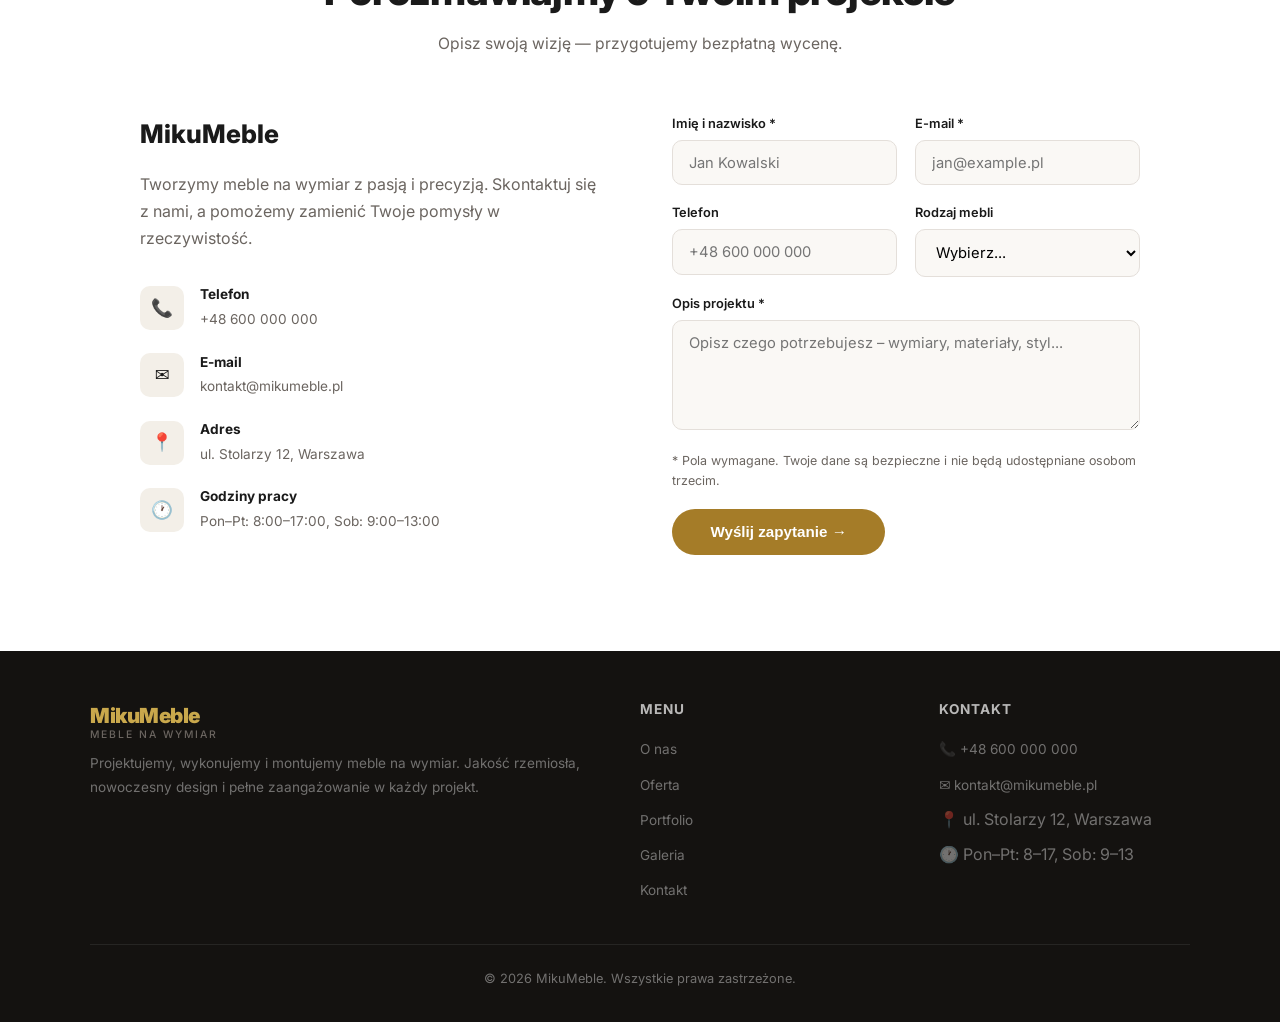
==== commit 70eed75f: "Remove sofa photos, replace with custom furniture (drawers, shelving) Co-authored-by: beng90 <beng90" ====
--- a/index.html
+++ b/index.html
@@ -507,11 +507,11 @@
       </div>
     </div>
     <div class="portfolio-item tall reveal" data-portfolio="4">
-      <img src="https://images.unsplash.com/photo-1555041469-a586c61ea9bc?w=600&h=900&fit=crop" alt="Komoda i meble do salonu">
+      <img src="https://images.unsplash.com/photo-1588854337236-6889d631faa8?w=600&h=900&fit=crop" alt="Szuflady kuchenne na wymiar">
       <div class="portfolio-overlay">
-        <span class="tag">Salon</span>
-        <h3>Komoda i szafka RTV</h3>
-        <p>Meble do salonu w stylu skandynawskim</p>
+        <span class="tag">Kuchnia</span>
+        <h3>System szuflad kuchennych</h3>
+        <p>Szuflady z cichym domykiem i organizerami</p>
       </div>
     </div>
     <div class="portfolio-item reveal" data-portfolio="5">
@@ -539,7 +539,7 @@
       <div class="gallery-thumb" data-idx="2"><img src="https://images.unsplash.com/photo-1617104678098-de229db51175?w=500&h=670&fit=crop" alt="Szafa wnękowa"></div>
       <div class="gallery-thumb" data-idx="3"><img src="https://images.unsplash.com/photo-1595428774223-ef52624120d2?w=500&h=670&fit=crop" alt="Garderoba"></div>
       <div class="gallery-thumb" data-idx="4"><img src="https://images.unsplash.com/photo-1565183997392-2f6f122e5912?w=500&h=670&fit=crop" alt="Kuchnia drewniana"></div>
-      <div class="gallery-thumb" data-idx="5"><img src="https://images.unsplash.com/photo-1555041469-a586c61ea9bc?w=500&h=670&fit=crop" alt="Meble do salonu"></div>
+      <div class="gallery-thumb" data-idx="5"><img src="https://images.unsplash.com/photo-1604709177225-055f99402ea3?w=500&h=670&fit=crop" alt="Regał na wymiar"></div>
       <div class="gallery-thumb" data-idx="6"><img src="https://images.unsplash.com/photo-1588854337236-6889d631faa8?w=500&h=670&fit=crop" alt="Szuflady kuchenne"></div>
       <div class="gallery-thumb" data-idx="7"><img src="https://images.unsplash.com/photo-1599619351208-3e6c839d6828?w=500&h=670&fit=crop" alt="Komoda"></div>
       <div class="gallery-thumb" data-idx="8"><img src="https://images.unsplash.com/photo-1631679706909-1844bbd07221?w=500&h=670&fit=crop" alt="Szafka nocna"></div>
